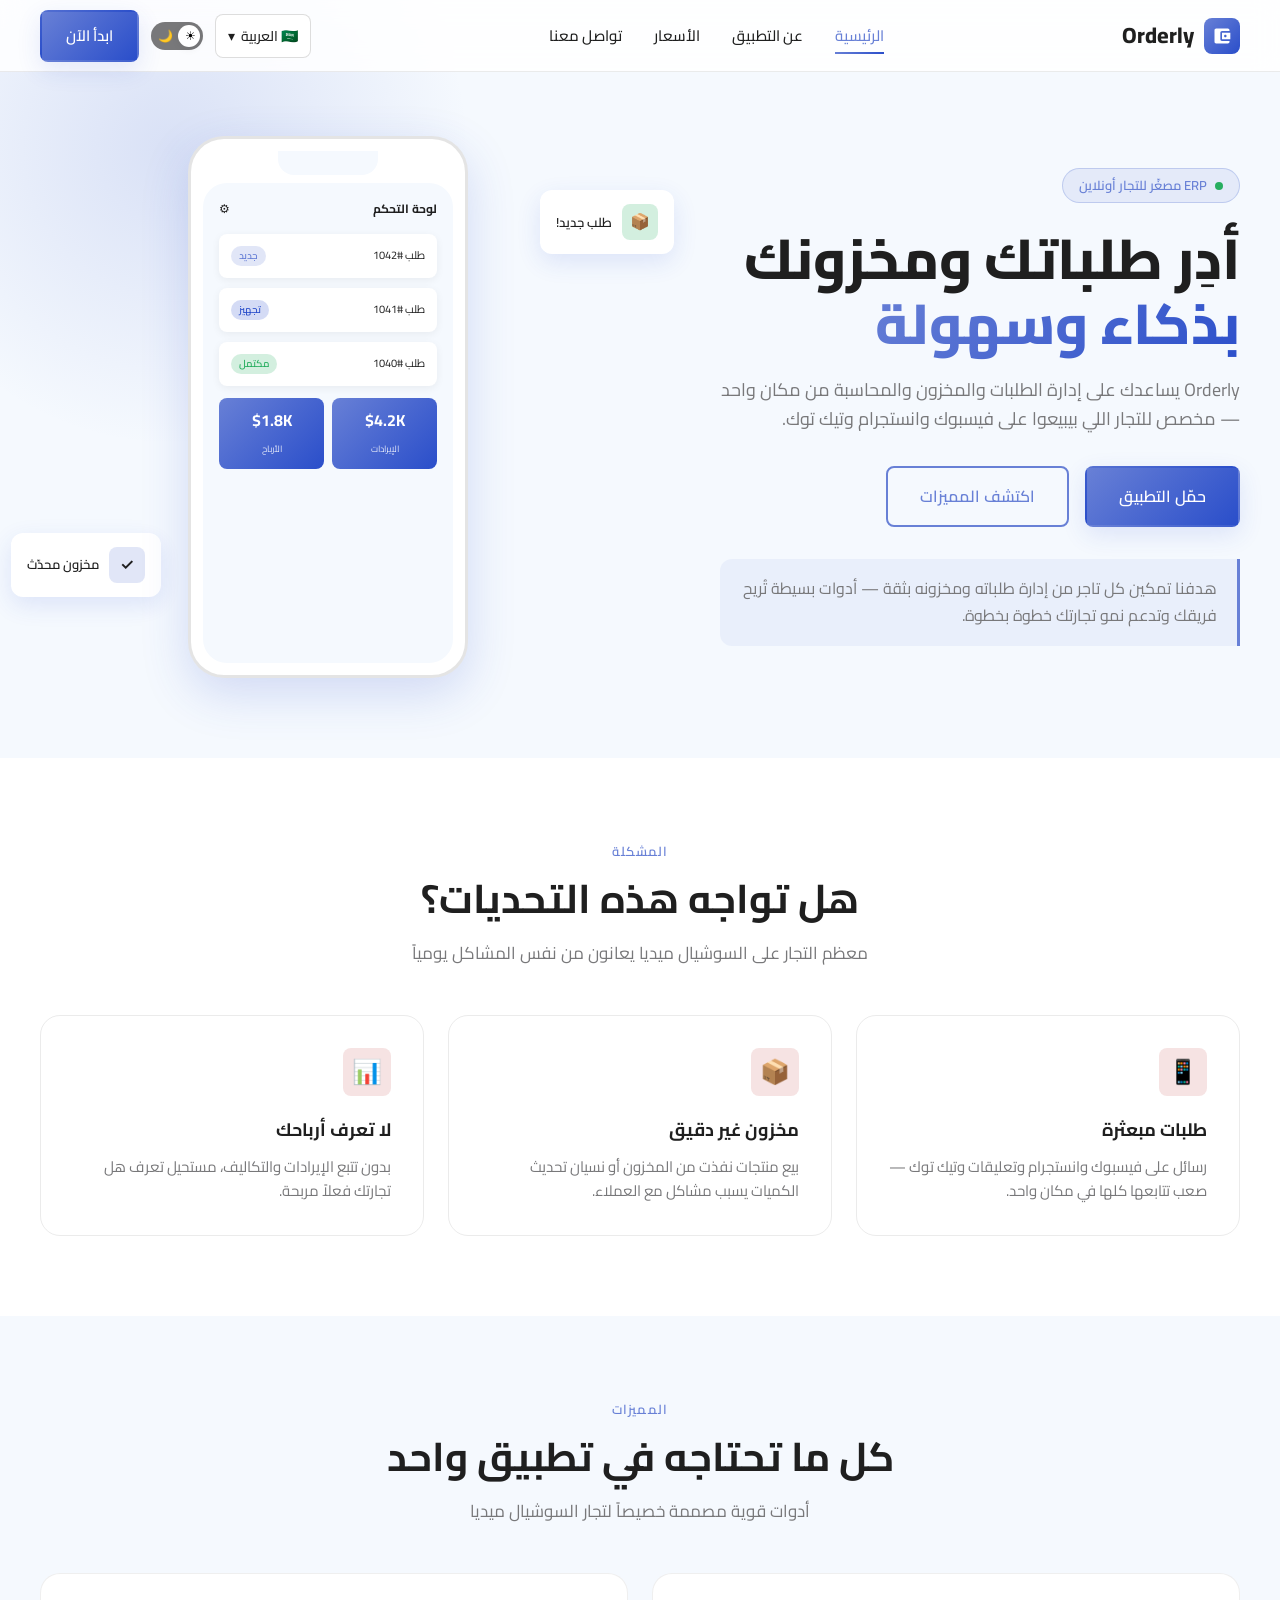
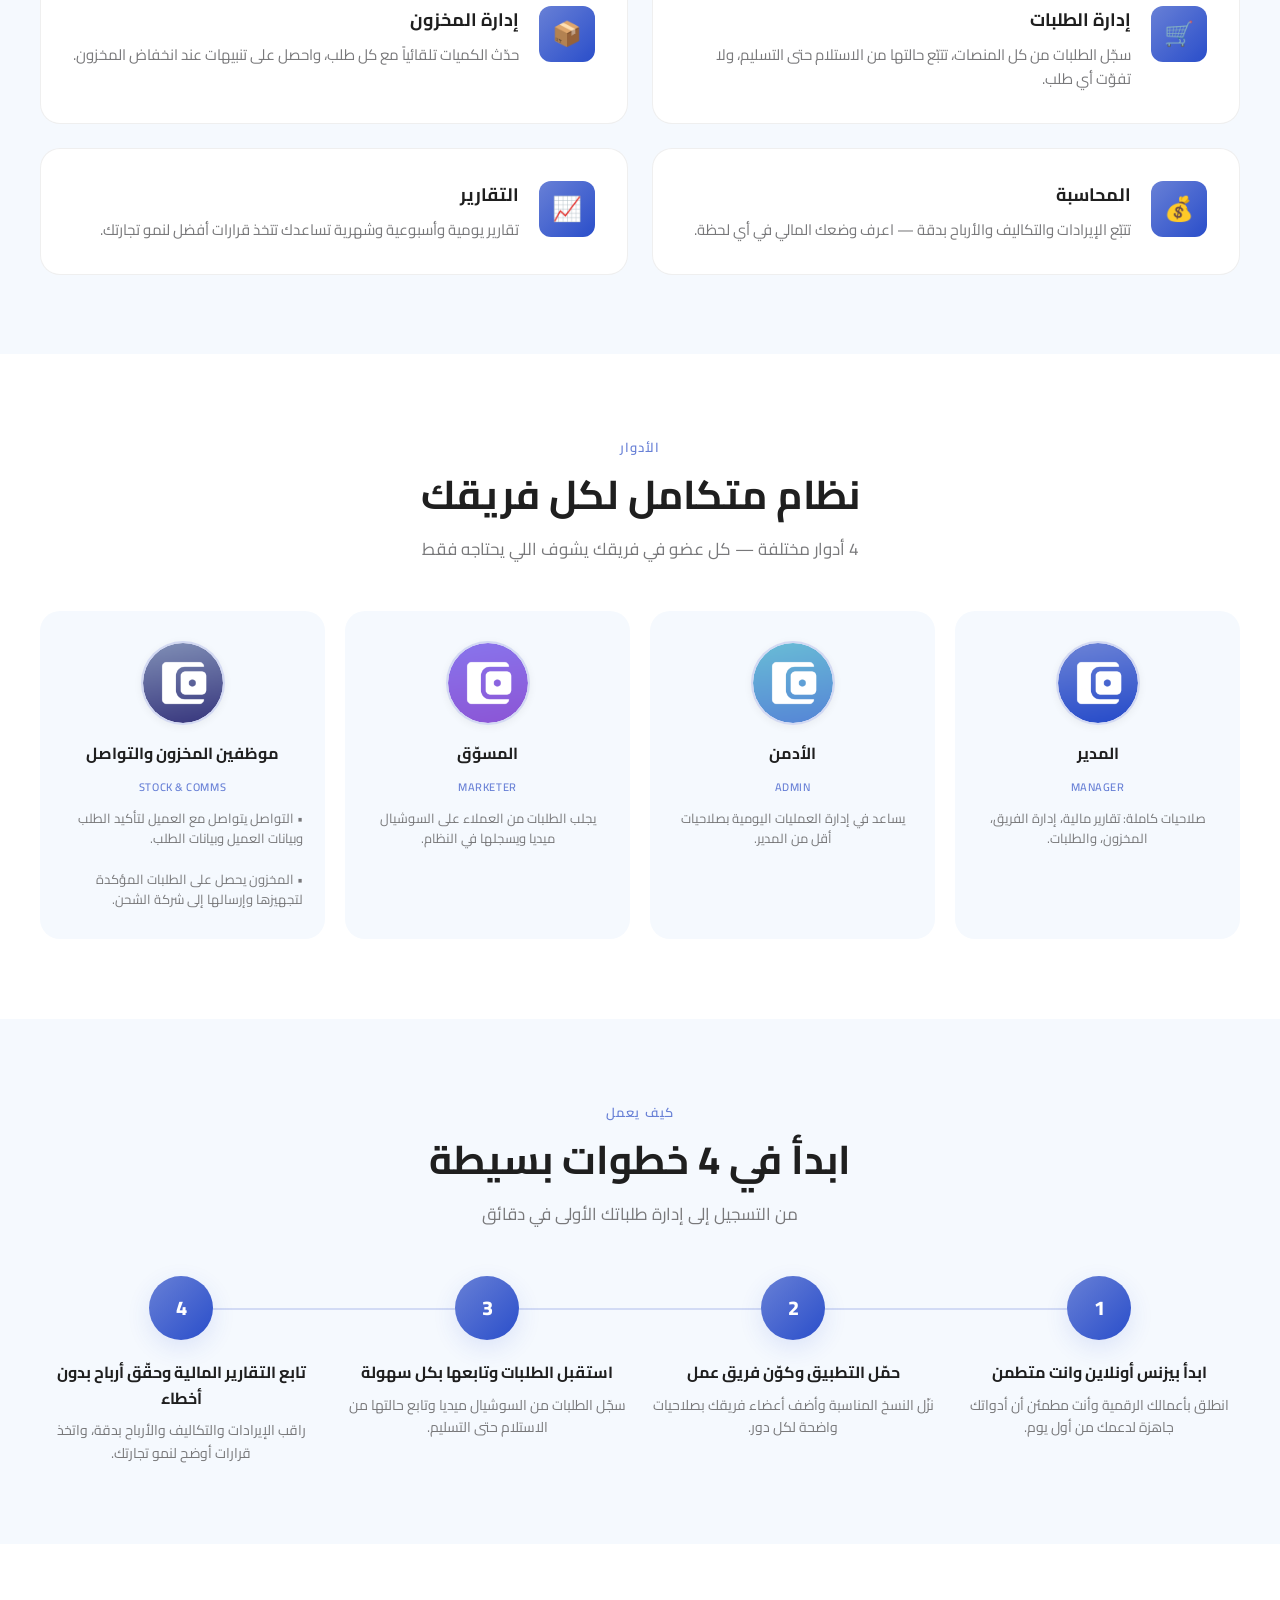
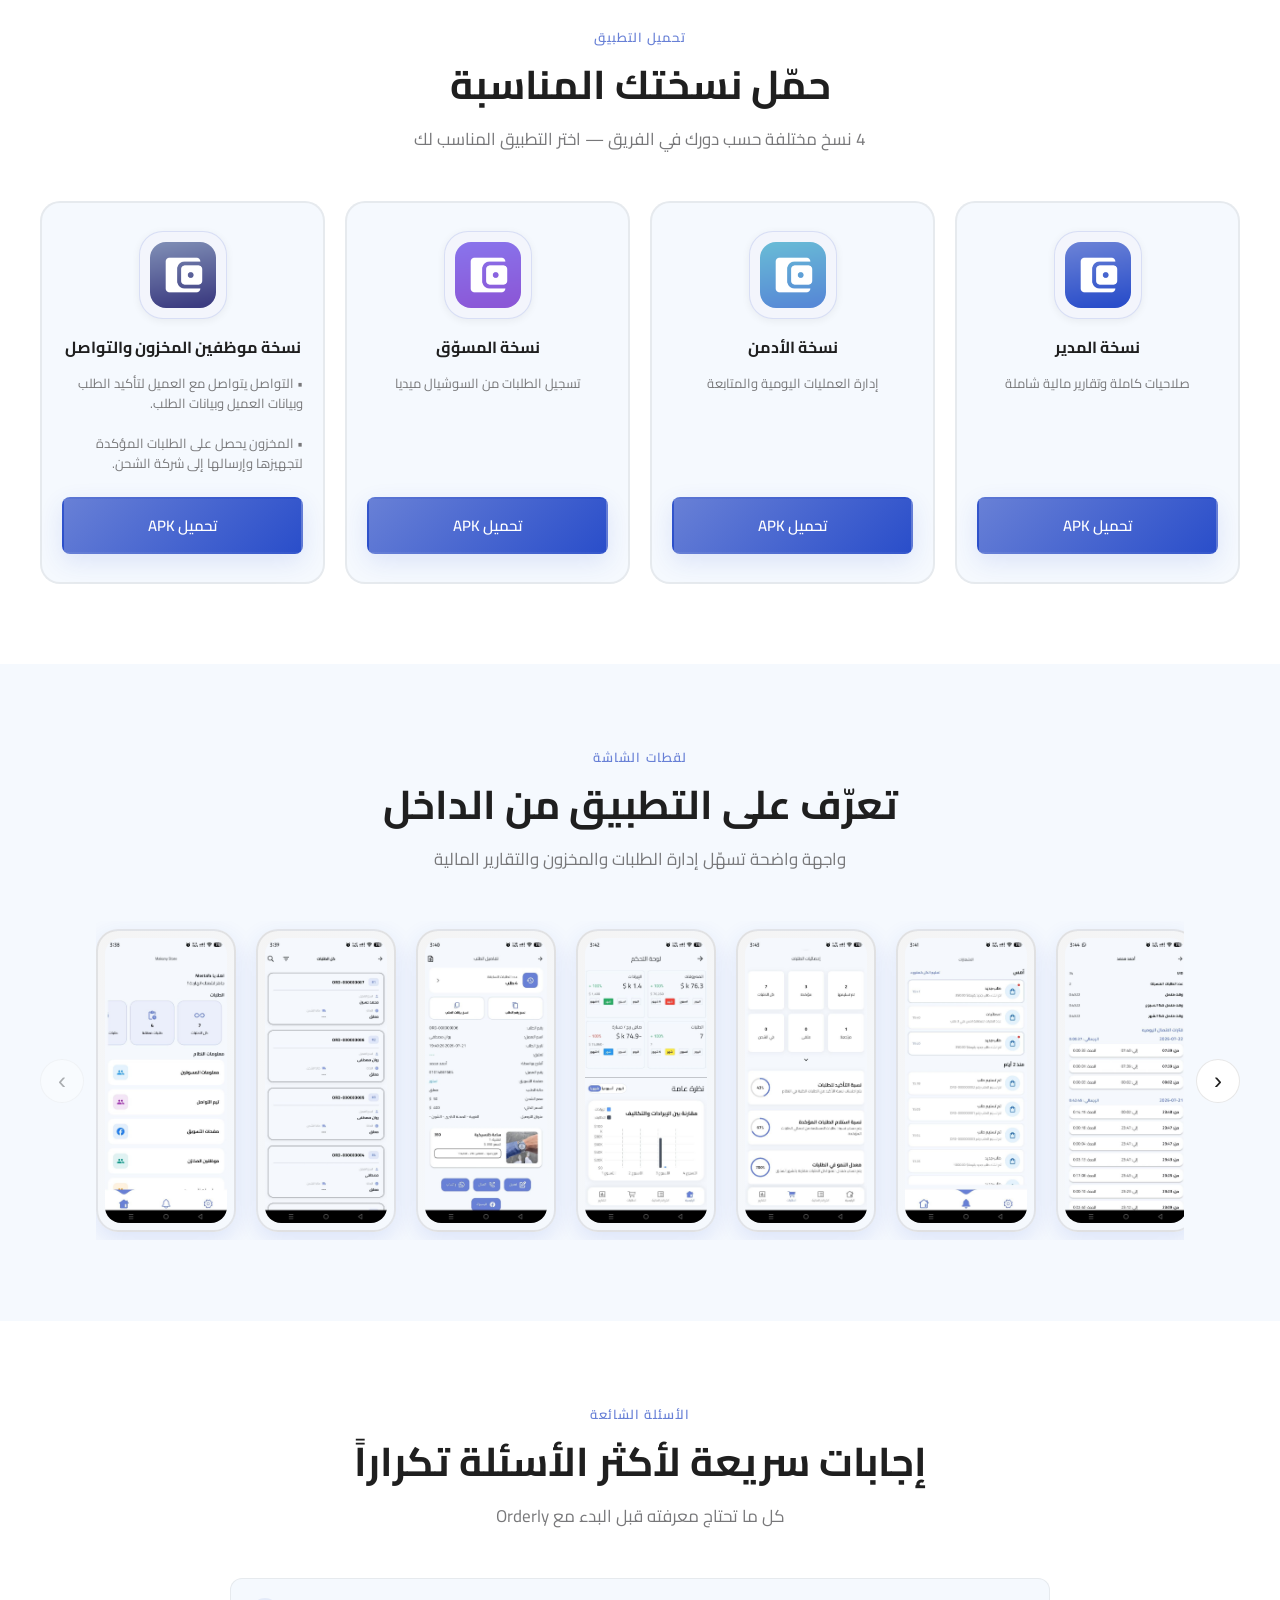
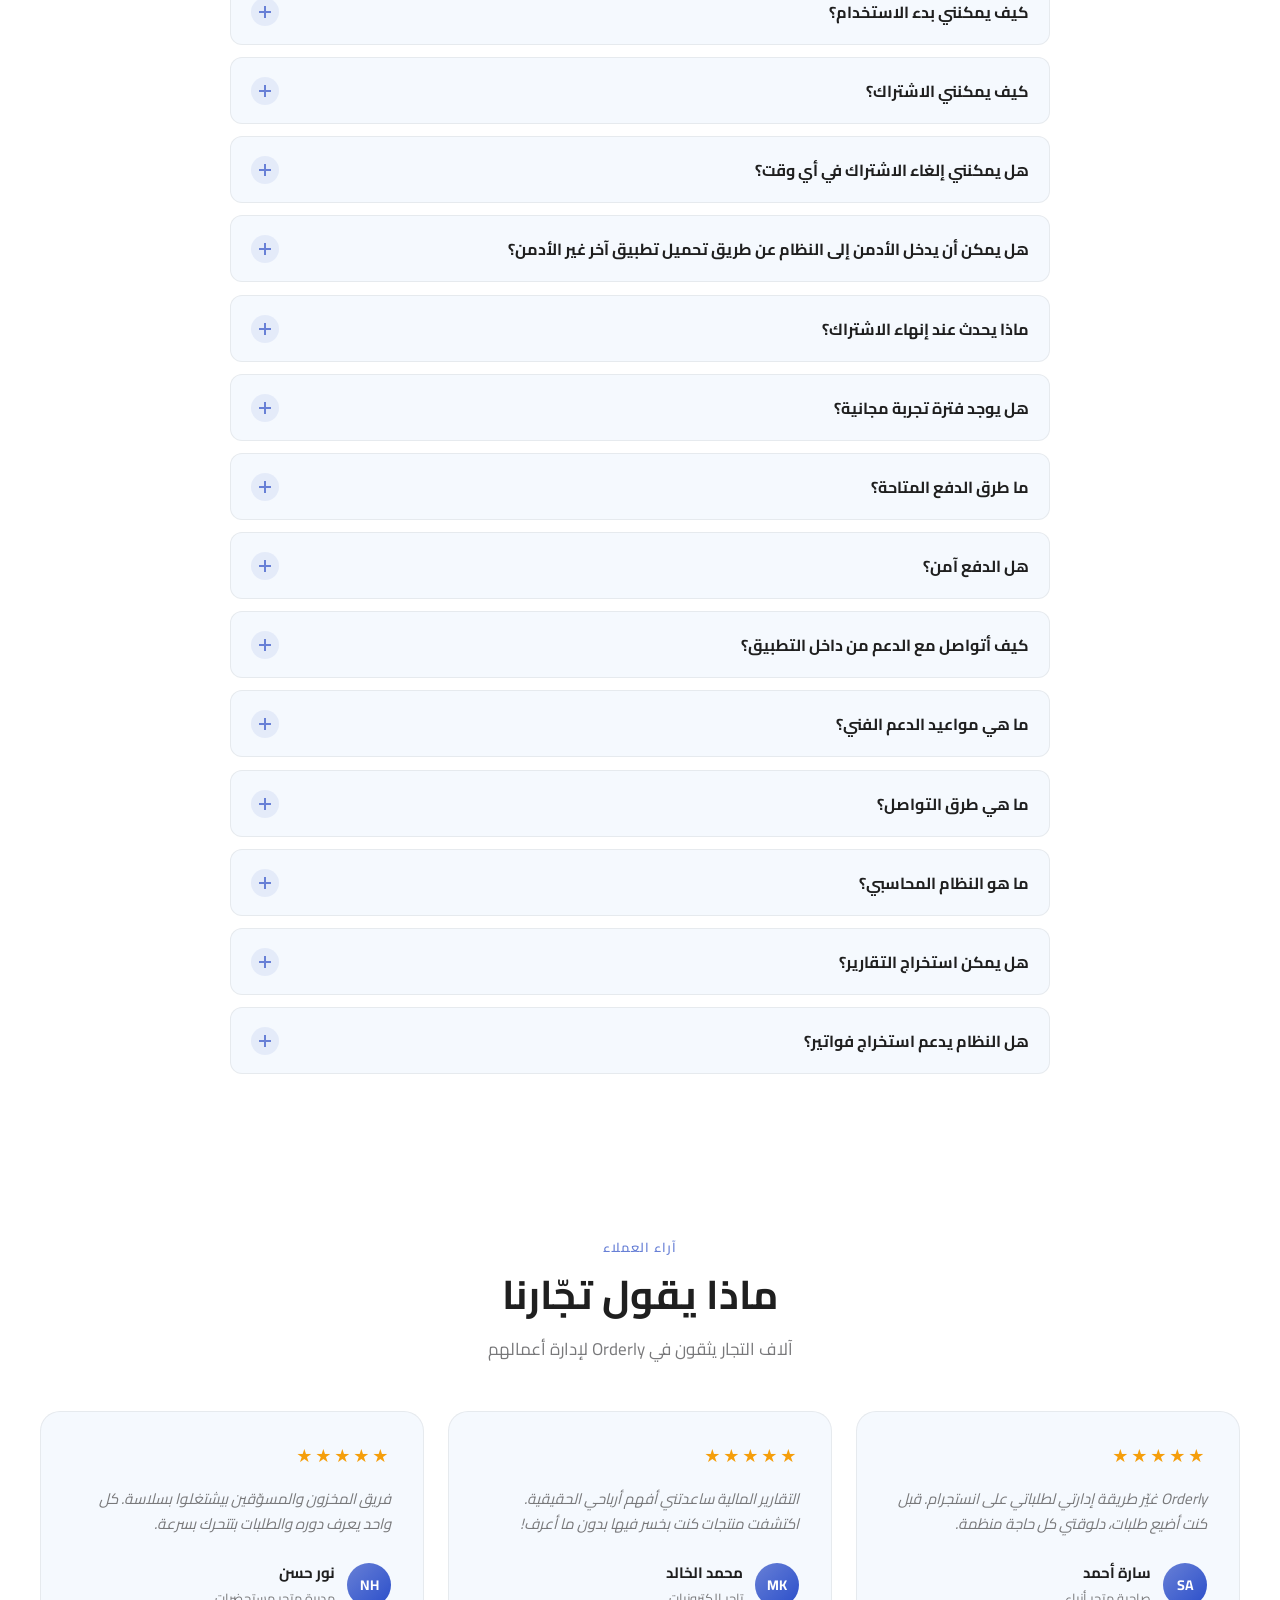
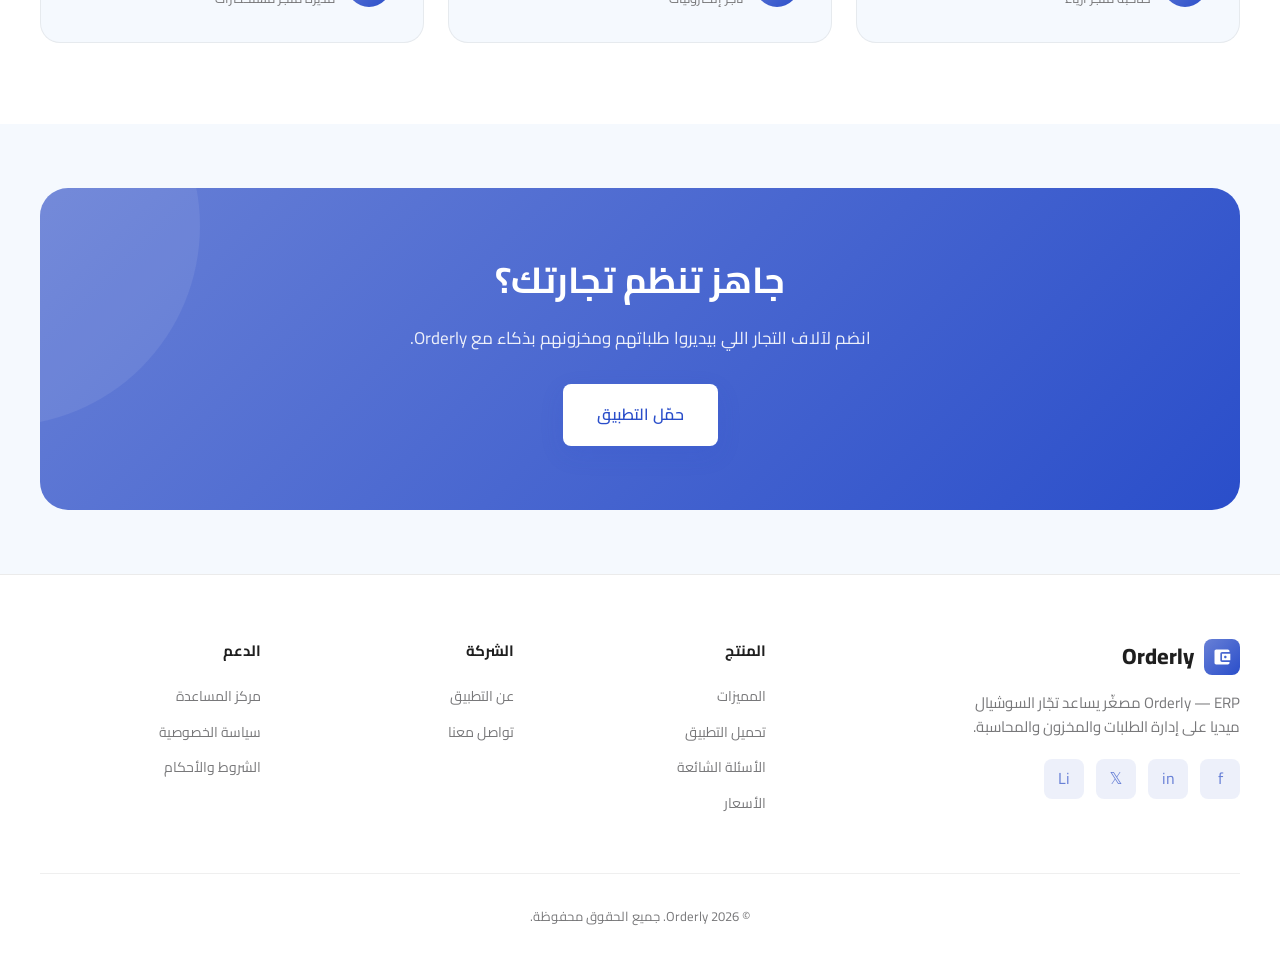
==== index.html @ 711c3ea2 "حذف قسم "من نحن" بالكامل من الموقع" ====
<!DOCTYPE html>
<html lang="ar" dir="rtl">
<head>
  <meta charset="UTF-8">
  <meta name="viewport" content="width=device-width, initial-scale=1.0">
  <title>Orderly</title>
  <link rel="icon" type="image/png" href="assets/logos/manager_logo.png">
  <link rel="apple-touch-icon" href="assets/logos/manager_logo.png">
  <link rel="preconnect" href="https://fonts.googleapis.com">
  <link rel="preconnect" href="https://fonts.gstatic.com" crossorigin>
  <link href="https://fonts.googleapis.com/css2?family=Cairo:wght@400;500;600;700;800&family=Inter:wght@400;500;600;700;800&display=swap" rel="stylesheet">
  <script src="js/theme-init.js"></script>
  <link rel="stylesheet" href="css/style.css">
</head>
<body data-page="home">

  <!-- Navbar -->
  <nav class="navbar">
    <div class="container">
      <a href="index.html" class="logo">
        <span class="logo-icon" aria-hidden="true"><svg viewBox="0 0 24 24" fill="currentColor"><path d="M21 18v1c0 1.1-.9 2-2 2H5c-1.11 0-2-.9-2-2V5c0-1.1.89-2 2-2h14c1.1 0 2 .9 2 2v1h-9c-1.11 0-2 .9-2 2v8c0 1.1.89 2 2 2h9zm-9-2h10V8H12v8zm4-2.5c-.83 0-1.5-.67-1.5-1.5s.67-1.5 1.5-1.5 1.5.67 1.5 1.5-.67 1.5-1.5 1.5z"/></svg></span>
        Orderly
      </a>
      <ul class="nav-links">
        <li><a href="index.html" data-i18n="nav.home"></a></li>
        <li><a href="about.html" data-i18n="nav.aboutProject"></a></li>
        <li><a href="pricing.html" data-i18n="nav.pricing"></a></li>
        <li><a href="contact.html" data-i18n="nav.contact"></a></li>
      </ul>
      <div class="nav-actions">
        <div class="lang-switcher">
          <button class="lang-btn" type="button" data-i18n-aria="common.langSwitcher">
            <span class="lang-btn-label">🇸🇦 العربية</span>
            <span>▾</span>
          </button>
          <div class="lang-dropdown"></div>
        </div>
        <button class="theme-toggle" type="button" data-i18n-aria="common.themeToggle" aria-pressed="false">
          <span class="icon-sun">☀</span>
          <span class="icon-moon">🌙</span>
        </button>
        <a href="#download" class="btn btn-primary" data-i18n="nav.getStarted"></a>
        <button class="menu-toggle" type="button" aria-label="Menu">
          <span></span><span></span><span></span>
        </button>
      </div>
    </div>
  </nav>

  <!-- Hero -->
  <section class="hero">
    <div class="container">
      <div class="hero-content">
        <div class="hero-badge">
          <span class="dot"></span>
          <span data-i18n="hero.badge"></span>
        </div>
        <h1 class="hero-title">
          <span data-i18n="hero.title"></span><br>
          <span class="highlight" data-i18n="hero.titleHighlight"></span>
        </h1>
        <p class="hero-desc" data-i18n="hero.desc"></p>
        <div class="hero-actions">
          <a href="#download" class="btn btn-primary btn-lg" data-i18n="hero.ctaPrimary"></a>
          <a href="#features" class="btn btn-outline btn-lg" data-i18n="hero.ctaSecondary"></a>
        </div>
        <p class="hero-mission" data-i18n="hero.mission"></p>
      </div>
      <div class="hero-visual">
        <div class="floating-card fc-1">
          <span class="fc-icon" style="background:color-mix(in srgb,var(--color-success) 20%,transparent)">📦</span>
          <span data-i18n="hero.float1"></span>
        </div>
        <div class="phone-mockup">
          <div class="phone-notch"></div>
          <div class="phone-screen">
            <div class="mock-header">
              <span data-i18n="hero.mockTitle"></span>
              <span>⚙</span>
            </div>
            <div class="mock-card">
              <div class="mock-card-row">
                <span data-i18n="hero.mockOrder1"></span>
                <span class="status status-new" data-i18n="hero.mockStatusNew"></span>
              </div>
            </div>
            <div class="mock-card">
              <div class="mock-card-row">
                <span data-i18n="hero.mockOrder2"></span>
                <span class="status status-prep" data-i18n="hero.mockStatusPrep"></span>
              </div>
            </div>
            <div class="mock-card">
              <div class="mock-card-row">
                <span data-i18n="hero.mockOrder3"></span>
                <span class="status status-done" data-i18n="hero.mockStatusDone"></span>
              </div>
            </div>
            <div class="mock-stats">
              <div class="mock-stat">
                <strong>$4.2K</strong>
                <span data-i18n="hero.mockRevenue"></span>
              </div>
              <div class="mock-stat">
                <strong>$1.8K</strong>
                <span data-i18n="hero.mockProfit"></span>
              </div>
            </div>
          </div>
        </div>
        <div class="floating-card fc-2">
          <span class="fc-icon" style="background:color-mix(in srgb,var(--color-primary) 20%,transparent)">✓</span>
          <span data-i18n="hero.float2"></span>
        </div>
      </div>
    </div>
  </section>

  <!-- Problem -->
  <section class="section problem">
    <div class="container">
      <div class="section-header">
        <span class="section-label" data-i18n="problem.label"></span>
        <h2 class="section-title" data-i18n="problem.title"></h2>
        <p class="section-desc" data-i18n="problem.desc"></p>
      </div>
      <div class="problem-grid">
        <div class="problem-card">
          <div class="problem-icon">📱</div>
          <h3 data-i18n="problem.item1Title"></h3>
          <p data-i18n="problem.item1Desc"></p>
        </div>
        <div class="problem-card">
          <div class="problem-icon">📦</div>
          <h3 data-i18n="problem.item2Title"></h3>
          <p data-i18n="problem.item2Desc"></p>
        </div>
        <div class="problem-card">
          <div class="problem-icon">📊</div>
          <h3 data-i18n="problem.item3Title"></h3>
          <p data-i18n="problem.item3Desc"></p>
        </div>
      </div>
    </div>
  </section>

  <!-- Features -->
  <section class="section" id="features">
    <div class="container">
      <div class="section-header">
        <span class="section-label" data-i18n="features.label"></span>
        <h2 class="section-title" data-i18n="features.title"></h2>
        <p class="section-desc" data-i18n="features.desc"></p>
      </div>
      <div class="features-grid">
        <div class="feature-card">
          <div class="feature-icon">🛒</div>
          <div>
            <h3 data-i18n="features.orderTitle"></h3>
            <p data-i18n="features.orderDesc"></p>
          </div>
        </div>
        <div class="feature-card">
          <div class="feature-icon">📦</div>
          <div>
            <h3 data-i18n="features.inventoryTitle"></h3>
            <p data-i18n="features.inventoryDesc"></p>
          </div>
        </div>
        <div class="feature-card">
          <div class="feature-icon">💰</div>
          <div>
            <h3 data-i18n="features.accountingTitle"></h3>
            <p data-i18n="features.accountingDesc"></p>
          </div>
        </div>
        <div class="feature-card">
          <div class="feature-icon">📈</div>
          <div>
            <h3 data-i18n="features.reportsTitle"></h3>
            <p data-i18n="features.reportsDesc"></p>
          </div>
        </div>
      </div>
    </div>
  </section>

  <!-- Roles -->
  <section class="section roles">
    <div class="container">
      <div class="section-header">
        <span class="section-label" data-i18n="roles.label"></span>
        <h2 class="section-title" data-i18n="roles.title"></h2>
        <p class="section-desc" data-i18n="roles.desc"></p>
      </div>
      <div class="roles-grid">
        <div class="role-card">
          <div class="role-avatar">
            <img src="assets/logos/manager_logo.png" alt="" width="56" height="56">
          </div>
          <h3 data-i18n="roles.managerTitle"></h3>
          <span class="role-tag" data-i18n="roles.managerTag"></span>
          <p data-i18n="roles.managerDesc"></p>
        </div>
        <div class="role-card">
          <div class="role-avatar">
            <img src="assets/logos/admin_logo.png" alt="" width="56" height="56">
          </div>
          <h3 data-i18n="roles.adminTitle"></h3>
          <span class="role-tag" data-i18n="roles.adminTag"></span>
          <p data-i18n="roles.adminDesc"></p>
        </div>
        <div class="role-card">
          <div class="role-avatar">
            <img src="assets/logos/marketer_logo.png" alt="" width="56" height="56">
          </div>
          <h3 data-i18n="roles.marketerTitle"></h3>
          <span class="role-tag" data-i18n="roles.marketerTag"></span>
          <p data-i18n="roles.marketerDesc"></p>
        </div>
        <div class="role-card">
          <div class="role-avatar">
            <img src="assets/logos/communications_stock_logo.png" alt="" width="56" height="56">
          </div>
          <h3 data-i18n="roles.warehouseTitle"></h3>
          <span class="role-tag" data-i18n="roles.warehouseTag"></span>
          <p class="desc-multi" data-i18n="roles.warehouseDesc"></p>
        </div>
      </div>
    </div>
  </section>

  <!-- How It Works -->
  <section class="section">
    <div class="container">
      <div class="section-header">
        <span class="section-label" data-i18n="howItWorks.label"></span>
        <h2 class="section-title" data-i18n="howItWorks.title"></h2>
        <p class="section-desc" data-i18n="howItWorks.desc"></p>
      </div>
      <div class="steps">
        <div class="step-item">
          <div class="step-number">1</div>
          <h3 data-i18n="howItWorks.step1Title"></h3>
          <p data-i18n="howItWorks.step1Desc"></p>
        </div>
        <div class="step-item">
          <div class="step-number">2</div>
          <h3 data-i18n="howItWorks.step2Title"></h3>
          <p data-i18n="howItWorks.step2Desc"></p>
        </div>
        <div class="step-item">
          <div class="step-number">3</div>
          <h3 data-i18n="howItWorks.step3Title"></h3>
          <p data-i18n="howItWorks.step3Desc"></p>
        </div>
        <div class="step-item">
          <div class="step-number">4</div>
          <h3 data-i18n="howItWorks.step4Title"></h3>
          <p data-i18n="howItWorks.step4Desc"></p>
        </div>
      </div>
    </div>
  </section>

  <!-- Download Apps -->
  <section class="section downloads" id="download">
    <div class="container">
      <div class="section-header">
        <span class="section-label" data-i18n="download.label"></span>
        <h2 class="section-title" data-i18n="download.title"></h2>
        <p class="section-desc" data-i18n="download.desc"></p>
      </div>
      <div class="download-grid">
        <div class="download-card">
          <div class="download-card-icon">
            <img src="assets/logos/manager_logo.png" alt="" width="56" height="56">
          </div>
          <h3 data-i18n="download.managerTitle"></h3>
          <p data-i18n="download.managerDesc"></p>
          <button type="button" class="btn btn-primary btn-block download-btn" data-role="manager" data-i18n="download.downloadBtn"></button>
        </div>
        <div class="download-card">
          <div class="download-card-icon">
            <img src="assets/logos/admin_logo.png" alt="" width="56" height="56">
          </div>
          <h3 data-i18n="download.adminTitle"></h3>
          <p data-i18n="download.adminDesc"></p>
          <button type="button" class="btn btn-primary btn-block download-btn" data-role="admin" data-i18n="download.downloadBtn"></button>
        </div>
        <div class="download-card">
          <div class="download-card-icon">
            <img src="assets/logos/marketer_logo.png" alt="" width="56" height="56">
          </div>
          <h3 data-i18n="download.marketerTitle"></h3>
          <p data-i18n="download.marketerDesc"></p>
          <button type="button" class="btn btn-primary btn-block download-btn" data-role="marketer" data-i18n="download.downloadBtn"></button>
        </div>
        <div class="download-card">
          <div class="download-card-icon">
            <img src="assets/logos/communications_stock_logo.png" alt="" width="56" height="56">
          </div>
          <h3 data-i18n="download.warehouseTitle"></h3>
          <p class="desc-multi" data-i18n="download.warehouseDesc"></p>
          <button type="button" class="btn btn-primary btn-block download-btn" data-role="warehouse" data-i18n="download.downloadBtn"></button>
        </div>
      </div>
    </div>
  </section>

  <!-- Screenshots -->
  <section class="section screenshots" id="screenshots">
    <div class="container">
      <div class="section-header">
        <span class="section-label" data-i18n="screenshots.label"></span>
        <h2 class="section-title" data-i18n="screenshots.title"></h2>
        <p class="section-desc" data-i18n="screenshots.desc"></p>
      </div>
      <div class="shots-carousel" dir="ltr">
        <button type="button" class="shots-nav shots-prev" data-i18n-aria="screenshots.prev" aria-label="Previous">‹</button>
        <div class="shots-viewport">
          <div class="shots-track">
            <div class="shot-slide"><div class="shot-phone"><img src="assets/screen_shots/home_screen.jpg" alt="Home screen" loading="lazy"></div></div>
            <div class="shot-slide"><div class="shot-phone"><img src="assets/screen_shots/view_orders.jpg" alt="Orders" loading="lazy"></div></div>
            <div class="shot-slide"><div class="shot-phone"><img src="assets/screen_shots/order_details.jpg" alt="Order details" loading="lazy"></div></div>
            <div class="shot-slide"><div class="shot-phone"><img src="assets/screen_shots/accounting_dashboard.jpg" alt="Accounting dashboard" loading="lazy"></div></div>
            <div class="shot-slide"><div class="shot-phone"><img src="assets/screen_shots/accounting_orders_view_status_and_KPIs.jpg" alt="KPIs" loading="lazy"></div></div>
            <div class="shot-slide"><div class="shot-phone"><img src="assets/screen_shots/notifications.jpg" alt="Notifications" loading="lazy"></div></div>
            <div class="shot-slide"><div class="shot-phone"><img src="assets/screen_shots/employees_login_status.jpg" alt="Employees" loading="lazy"></div></div>
            <div class="shot-slide"><div class="shot-phone"><img src="assets/screen_shots/accounting_revenu_statment.jpg" alt="Revenue statement" loading="lazy"></div></div>
            <div class="shot-slide"><div class="shot-phone"><img src="assets/screen_shots/settings_1.jpg" alt="Settings" loading="lazy"></div></div>
            <div class="shot-slide"><div class="shot-phone"><img src="assets/screen_shots/about_app.jpg" alt="About app" loading="lazy"></div></div>
          </div>
        </div>
        <button type="button" class="shots-nav shots-next" data-i18n-aria="screenshots.next" aria-label="Next">›</button>
      </div>
    </div>
  </section>

  <!-- FAQ -->
  <section class="section faq" id="faq">
    <div class="container">
      <div class="section-header">
        <span class="section-label" data-i18n="faq.label"></span>
        <h2 class="section-title" data-i18n="faq.title"></h2>
        <p class="section-desc" data-i18n="faq.desc"></p>
      </div>
      <div class="faq-list">
        <div class="faq-item">
          <button type="button" class="faq-question" aria-expanded="false">
            <span data-i18n="faq.q1"></span>
            <span class="faq-icon" aria-hidden="true"></span>
          </button>
          <div class="faq-answer"><div class="faq-answer-inner"><p data-i18n="faq.a1"></p></div></div>
        </div>
        <div class="faq-item">
          <button type="button" class="faq-question" aria-expanded="false">
            <span data-i18n="faq.q2"></span>
            <span class="faq-icon" aria-hidden="true"></span>
          </button>
          <div class="faq-answer"><div class="faq-answer-inner"><p data-i18n="faq.a2"></p></div></div>
        </div>
        <div class="faq-item">
          <button type="button" class="faq-question" aria-expanded="false">
            <span data-i18n="faq.q3"></span>
            <span class="faq-icon" aria-hidden="true"></span>
          </button>
          <div class="faq-answer"><div class="faq-answer-inner"><p data-i18n="faq.a3"></p></div></div>
        </div>
        <div class="faq-item">
          <button type="button" class="faq-question" aria-expanded="false">
            <span data-i18n="faq.q4"></span>
            <span class="faq-icon" aria-hidden="true"></span>
          </button>
          <div class="faq-answer"><div class="faq-answer-inner"><p data-i18n="faq.a4"></p></div></div>
        </div>
        <div class="faq-item">
          <button type="button" class="faq-question" aria-expanded="false">
            <span data-i18n="faq.q5"></span>
            <span class="faq-icon" aria-hidden="true"></span>
          </button>
          <div class="faq-answer"><div class="faq-answer-inner"><p data-i18n="faq.a5"></p></div></div>
        </div>
        <div class="faq-item">
          <button type="button" class="faq-question" aria-expanded="false">
            <span data-i18n="faq.q6"></span>
            <span class="faq-icon" aria-hidden="true"></span>
          </button>
          <div class="faq-answer"><div class="faq-answer-inner"><p data-i18n="faq.a6"></p></div></div>
        </div>
        <div class="faq-item">
          <button type="button" class="faq-question" aria-expanded="false">
            <span data-i18n="faq.q7"></span>
            <span class="faq-icon" aria-hidden="true"></span>
          </button>
          <div class="faq-answer"><div class="faq-answer-inner"><p data-i18n="faq.a7"></p></div></div>
        </div>
        <div class="faq-item">
          <button type="button" class="faq-question" aria-expanded="false">
            <span data-i18n="faq.q8"></span>
            <span class="faq-icon" aria-hidden="true"></span>
          </button>
          <div class="faq-answer"><div class="faq-answer-inner"><p data-i18n="faq.a8"></p></div></div>
        </div>
        <div class="faq-item">
          <button type="button" class="faq-question" aria-expanded="false">
            <span data-i18n="faq.q9"></span>
            <span class="faq-icon" aria-hidden="true"></span>
          </button>
          <div class="faq-answer"><div class="faq-answer-inner"><p data-i18n="faq.a9"></p></div></div>
        </div>
        <div class="faq-item">
          <button type="button" class="faq-question" aria-expanded="false">
            <span data-i18n="faq.q10"></span>
            <span class="faq-icon" aria-hidden="true"></span>
          </button>
          <div class="faq-answer"><div class="faq-answer-inner"><p data-i18n="faq.a10"></p></div></div>
        </div>
        <div class="faq-item">
          <button type="button" class="faq-question" aria-expanded="false">
            <span data-i18n="faq.q11"></span>
            <span class="faq-icon" aria-hidden="true"></span>
          </button>
          <div class="faq-answer"><div class="faq-answer-inner"><p data-i18n="faq.a11"></p></div></div>
        </div>
        <div class="faq-item">
          <button type="button" class="faq-question" aria-expanded="false">
            <span data-i18n="faq.q12"></span>
            <span class="faq-icon" aria-hidden="true"></span>
          </button>
          <div class="faq-answer"><div class="faq-answer-inner"><p data-i18n="faq.a12"></p></div></div>
        </div>
        <div class="faq-item">
          <button type="button" class="faq-question" aria-expanded="false">
            <span data-i18n="faq.q13"></span>
            <span class="faq-icon" aria-hidden="true"></span>
          </button>
          <div class="faq-answer"><div class="faq-answer-inner"><p data-i18n="faq.a13"></p></div></div>
        </div>
        <div class="faq-item">
          <button type="button" class="faq-question" aria-expanded="false">
            <span data-i18n="faq.q14"></span>
            <span class="faq-icon" aria-hidden="true"></span>
          </button>
          <div class="faq-answer"><div class="faq-answer-inner"><p data-i18n="faq.a14"></p></div></div>
        </div>
      </div>
    </div>
  </section>

  <!-- Testimonials -->
  <section class="section testimonials">
    <div class="container">
      <div class="section-header">
        <span class="section-label" data-i18n="testimonials.label"></span>
        <h2 class="section-title" data-i18n="testimonials.title"></h2>
        <p class="section-desc" data-i18n="testimonials.desc"></p>
      </div>
      <div class="testimonials-grid">
        <div class="testimonial-card">
          <div class="testimonial-stars">★★★★★</div>
          <p class="testimonial-text" data-i18n="testimonials.t1Text"></p>
          <div class="testimonial-author">
            <div class="author-avatar">SA</div>
            <div class="author-info">
              <strong data-i18n="testimonials.t1Name"></strong>
              <span data-i18n="testimonials.t1Role"></span>
            </div>
          </div>
        </div>
        <div class="testimonial-card">
          <div class="testimonial-stars">★★★★★</div>
          <p class="testimonial-text" data-i18n="testimonials.t2Text"></p>
          <div class="testimonial-author">
            <div class="author-avatar">MK</div>
            <div class="author-info">
              <strong data-i18n="testimonials.t2Name"></strong>
              <span data-i18n="testimonials.t2Role"></span>
            </div>
          </div>
        </div>
        <div class="testimonial-card">
          <div class="testimonial-stars">★★★★★</div>
          <p class="testimonial-text" data-i18n="testimonials.t3Text"></p>
          <div class="testimonial-author">
            <div class="author-avatar">NH</div>
            <div class="author-info">
              <strong data-i18n="testimonials.t3Name"></strong>
              <span data-i18n="testimonials.t3Role"></span>
            </div>
          </div>
        </div>
      </div>
    </div>
  </section>

  <!-- CTA -->
  <section class="cta-banner">
    <div class="container">
      <div class="cta-inner">
        <h2 data-i18n="cta.title"></h2>
        <p data-i18n="cta.desc"></p>
        <a href="#download" class="btn btn-primary btn-lg" data-i18n="cta.button"></a>
      </div>
    </div>
  </section>

  <!-- Footer -->
  <footer class="footer">
    <div class="container">
      <div class="footer-grid">
        <div class="footer-brand">
          <a href="index.html" class="logo">
            <span class="logo-icon" aria-hidden="true"><svg viewBox="0 0 24 24" fill="currentColor"><path d="M21 18v1c0 1.1-.9 2-2 2H5c-1.11 0-2-.9-2-2V5c0-1.1.89-2 2-2h14c1.1 0 2 .9 2 2v1h-9c-1.11 0-2 .9-2 2v8c0 1.1.89 2 2 2h9zm-9-2h10V8H12v8zm4-2.5c-.83 0-1.5-.67-1.5-1.5s.67-1.5 1.5-1.5 1.5.67 1.5 1.5-.67 1.5-1.5 1.5z"/></svg></span>
            Orderly
          </a>
          <p data-i18n="footer.desc"></p>
          <div class="social-links">
            <a href="#" class="social-link" aria-label="Facebook">f</a>
            <a href="#" class="social-link" aria-label="Instagram">in</a>
            <a href="#" class="social-link" aria-label="Twitter">𝕏</a>
            <a href="#" class="social-link" aria-label="LinkedIn">Li</a>
          </div>
        </div>
        <div class="footer-col">
          <h4 data-i18n="footer.product"></h4>
          <ul>
            <li><a href="#features" data-i18n="footer.features"></a></li>
            <li><a href="#download" data-i18n="download.label"></a></li>
            <li><a href="#faq" data-i18n="faq.label"></a></li>
            <li><a href="pricing.html" data-i18n="footer.pricing"></a></li>
          </ul>
        </div>
        <div class="footer-col">
          <h4 data-i18n="footer.company"></h4>
          <ul>
            <li><a href="about.html" data-i18n="footer.aboutProject"></a></li>
            <li><a href="contact.html" data-i18n="footer.contact"></a></li>
          </ul>
        </div>
        <div class="footer-col">
          <h4 data-i18n="footer.support"></h4>
          <ul>
            <li><a href="contact.html" data-i18n="footer.help"></a></li>
            <li><a href="privacy.html" data-i18n="footer.privacy"></a></li>
            <li><a href="terms.html" data-i18n="footer.terms"></a></li>
          </ul>
        </div>
      </div>
      <div class="footer-bottom">
        <span>© 2026 Orderly. <span data-i18n="footer.rights"></span></span>
      </div>
    </div>
  </footer>

  <script src="js/theme.js"></script>
  <script src="js/i18n.js"></script>
  <script src="js/download.js"></script>
  <script src="js/main.js"></script>
</body>
</html>
---- css/style.css ----
/* ============================================
   Orderly Landing Page — Design System
   ============================================ */

:root {
  --color-black: #000000;
  --color-success: #27AE60;

  --color-background: #F5F9FE;
  --color-surface: #FFFFFF;
  --color-primary: #6880D6;
  --color-secondary: #2A4ECA;
  --color-error: #B71C1C;
  --color-on-surface: #78787A;
  --color-on-background: #1F1F1F;

  --gradient-primary: linear-gradient(135deg, var(--color-primary) 0%, var(--color-secondary) 100%);
  --shadow-sm: 0 2px 8px rgba(0, 0, 0, 0.06);
  --shadow-md: 0 8px 24px rgba(42, 78, 202, 0.12);
  --shadow-lg: 0 16px 48px rgba(42, 78, 202, 0.18);
  --radius-sm: 8px;
  --radius-md: 12px;
  --radius-lg: 20px;
  --radius-xl: 28px;
  --transition: 0.3s ease;
  --nav-height: 72px;
  --container: 1200px;
  --font-en: 'Inter', system-ui, sans-serif;
  --font-ar: 'Cairo', 'Inter', system-ui, sans-serif;
}

[data-theme="dark"] {
  --color-background: #1F1F1F;
  --color-surface: #2c2c2c;
  --color-primary: #6880D6;
  --color-secondary: #2A4ECA;
  --color-error: #D32F2F;
  --color-on-surface: #78787A;
  --color-on-background: #F5F9FE;
  --shadow-sm: 0 2px 8px rgba(0, 0, 0, 0.25);
  --shadow-md: 0 8px 24px rgba(0, 0, 0, 0.35);
  --shadow-lg: 0 16px 48px rgba(0, 0, 0, 0.45);
}

*, *::before, *::after {
  box-sizing: border-box;
  margin: 0;
  padding: 0;
}

html {
  scroll-behavior: smooth;
  transition: background-color var(--transition), color var(--transition);
}

body {
  font-family: var(--font-en);
  background-color: var(--color-background);
  color: var(--color-on-background);
  line-height: 1.6;
  transition: background-color var(--transition), color var(--transition);
  overflow-x: hidden;
}

html[lang="ar"] body {
  font-family: var(--font-ar);
}

img, svg {
  display: block;
  max-width: 100%;
}

a {
  color: var(--color-primary);
  text-decoration: none;
  transition: color var(--transition);
}

a:hover {
  color: var(--color-secondary);
}

ul {
  list-style: none;
}

.container {
  width: min(100% - 2rem, var(--container));
  margin-inline: auto;
}

.section {
  padding: 5rem 0;
}

.section-header {
  text-align: center;
  max-width: 640px;
  margin: 0 auto 3rem;
}

.section-label {
  display: inline-block;
  font-size: 0.8125rem;
  font-weight: 600;
  text-transform: uppercase;
  letter-spacing: 0.08em;
  color: var(--color-primary);
  margin-bottom: 0.75rem;
}

.section-title {
  font-size: clamp(1.75rem, 4vw, 2.5rem);
  font-weight: 700;
  line-height: 1.25;
  margin-bottom: 1rem;
}

.section-desc {
  font-size: 1.0625rem;
  color: var(--color-on-surface);
}

/* ========== Buttons ========== */
.btn {
  display: inline-flex;
  align-items: center;
  justify-content: center;
  gap: 0.5rem;
  padding: 0.75rem 1.5rem;
  font-size: 0.9375rem;
  font-weight: 600;
  border-radius: var(--radius-sm);
  border: 2px solid transparent;
  cursor: pointer;
  transition: all var(--transition);
  font-family: inherit;
  white-space: nowrap;
}

.btn-primary {
  background: var(--gradient-primary);
  color: #fff;
  box-shadow: var(--shadow-md);
}

.btn-primary:hover {
  transform: translateY(-2px);
  box-shadow: var(--shadow-lg);
  color: #fff;
}

.btn-outline {
  background: transparent;
  border-color: var(--color-primary);
  color: var(--color-primary);
}

.btn-outline:hover {
  background: var(--color-primary);
  color: #fff;
}

.btn-ghost {
  background: var(--color-surface);
  color: var(--color-on-background);
  border-color: transparent;
  box-shadow: var(--shadow-sm);
}

.btn-lg {
  padding: 1rem 2rem;
  font-size: 1rem;
}

.btn-block {
  width: 100%;
}

/* ========== Navbar ========== */
.navbar {
  position: fixed;
  top: 0;
  inset-inline: 0;
  height: var(--nav-height);
  background: color-mix(in srgb, var(--color-surface) 85%, transparent);
  backdrop-filter: blur(12px);
  -webkit-backdrop-filter: blur(12px);
  border-bottom: 1px solid color-mix(in srgb, var(--color-on-surface) 15%, transparent);
  z-index: 1000;
  transition: background-color var(--transition), border-color var(--transition);
}

.navbar .container {
  display: flex;
  align-items: center;
  justify-content: space-between;
  height: 100%;
  gap: 1rem;
}

.logo {
  display: flex;
  align-items: center;
  gap: 0.625rem;
  font-size: 1.375rem;
  font-weight: 800;
  color: var(--color-on-background);
  flex-shrink: 0;
}

.logo-icon {
  width: 36px;
  height: 36px;
  background: var(--gradient-primary);
  border-radius: var(--radius-sm);
  display: flex;
  align-items: center;
  justify-content: center;
  color: #fff;
  flex-shrink: 0;
}

.logo-icon svg {
  width: 20px;
  height: 20px;
}

.nav-links {
  display: flex;
  align-items: center;
  gap: 2rem;
}

.nav-links a {
  color: var(--color-on-background);
  font-weight: 500;
  font-size: 0.9375rem;
  position: relative;
}

.nav-links a::after {
  content: '';
  position: absolute;
  bottom: -4px;
  inset-inline: 0;
  height: 2px;
  background: var(--gradient-primary);
  transform: scaleX(0);
  transition: transform var(--transition);
}

.nav-links a:hover,
.nav-links a.active {
  color: var(--color-primary);
}

.nav-links a:hover::after,
.nav-links a.active::after {
  transform: scaleX(1);
}

.nav-actions {
  display: flex;
  align-items: center;
  gap: 0.75rem;
}

/* Theme Toggle */
.theme-toggle {
  position: relative;
  width: 52px;
  height: 28px;
  background: var(--color-on-surface);
  border-radius: 14px;
  border: none;
  cursor: pointer;
  padding: 3px;
  transition: background var(--transition);
  flex-shrink: 0;
}

.theme-toggle::before {
  content: '';
  position: absolute;
  width: 22px;
  height: 22px;
  background: var(--color-surface);
  border-radius: 50%;
  top: 3px;
  inset-inline-start: 3px;
  transition: transform var(--transition);
  box-shadow: var(--shadow-sm);
}

[data-theme="dark"] .theme-toggle::before {
  transform: translateX(24px);
}

html[dir="rtl"][data-theme="dark"] .theme-toggle::before {
  transform: translateX(-24px);
}

.theme-toggle .icon-sun,
.theme-toggle .icon-moon {
  position: absolute;
  top: 50%;
  transform: translateY(-50%);
  font-size: 0.75rem;
  line-height: 1;
}

.theme-toggle .icon-sun {
  inset-inline-start: 7px;
}

.theme-toggle .icon-moon {
  inset-inline-end: 7px;
}

/* Language Switcher */
.lang-switcher {
  position: relative;
}

.lang-btn {
  display: flex;
  align-items: center;
  gap: 0.375rem;
  padding: 0.5rem 0.75rem;
  background: var(--color-surface);
  border: 1px solid color-mix(in srgb, var(--color-on-surface) 25%, transparent);
  border-radius: var(--radius-sm);
  cursor: pointer;
  font-size: 0.875rem;
  font-weight: 500;
  color: var(--color-on-background);
  font-family: inherit;
  transition: all var(--transition);
}

.lang-btn:hover {
  border-color: var(--color-primary);
}

.lang-dropdown {
  position: absolute;
  top: calc(100% + 8px);
  inset-inline-end: 0;
  background: var(--color-surface);
  border: 1px solid color-mix(in srgb, var(--color-on-surface) 20%, transparent);
  border-radius: var(--radius-md);
  box-shadow: var(--shadow-lg);
  min-width: 160px;
  opacity: 0;
  visibility: hidden;
  transform: translateY(-8px);
  transition: all var(--transition);
  z-index: 100;
  max-height: 320px;
  overflow-y: auto;
}

.lang-switcher.open .lang-dropdown {
  opacity: 1;
  visibility: visible;
  transform: translateY(0);
}

.lang-option {
  display: flex;
  align-items: center;
  gap: 0.5rem;
  width: 100%;
  padding: 0.625rem 1rem;
  border: none;
  background: none;
  cursor: pointer;
  font-size: 0.875rem;
  color: var(--color-on-background);
  font-family: inherit;
  text-align: start;
  transition: background var(--transition);
}

.lang-option:hover,
.lang-option.active {
  background: color-mix(in srgb, var(--color-primary) 12%, transparent);
  color: var(--color-primary);
}

/* Mobile Menu */
.menu-toggle {
  display: none;
  flex-direction: column;
  gap: 5px;
  background: none;
  border: none;
  cursor: pointer;
  padding: 4px;
}

.menu-toggle span {
  display: block;
  width: 24px;
  height: 2px;
  background: var(--color-on-background);
  transition: all var(--transition);
  border-radius: 2px;
}

.menu-toggle.active span:nth-child(1) {
  transform: rotate(45deg) translate(5px, 5px);
}

.menu-toggle.active span:nth-child(2) {
  opacity: 0;
}

.menu-toggle.active span:nth-child(3) {
  transform: rotate(-45deg) translate(5px, -5px);
}

/* ========== Hero ========== */
.hero {
  padding-top: calc(var(--nav-height) + 4rem);
  padding-bottom: 5rem;
  position: relative;
  overflow: hidden;
}

.hero::before {
  content: '';
  position: absolute;
  top: -20%;
  inset-inline-end: -10%;
  width: 600px;
  height: 600px;
  background: radial-gradient(circle, color-mix(in srgb, var(--color-primary) 20%, transparent) 0%, transparent 70%);
  pointer-events: none;
}

.hero .container {
  display: grid;
  grid-template-columns: 1fr 1fr;
  gap: 3rem;
  align-items: center;
}

.hero-content {
  position: relative;
  z-index: 1;
}

.hero-badge {
  display: inline-flex;
  align-items: center;
  gap: 0.5rem;
  padding: 0.375rem 1rem;
  background: color-mix(in srgb, var(--color-primary) 12%, transparent);
  border: 1px solid color-mix(in srgb, var(--color-primary) 30%, transparent);
  border-radius: 100px;
  font-size: 0.8125rem;
  font-weight: 600;
  color: var(--color-primary);
  margin-bottom: 1.5rem;
}

.hero-badge .dot {
  width: 8px;
  height: 8px;
  background: var(--color-success);
  border-radius: 50%;
  animation: pulse 2s infinite;
}

@keyframes pulse {
  0%, 100% { opacity: 1; }
  50% { opacity: 0.5; }
}

.hero-title {
  font-size: clamp(2.25rem, 5vw, 3.5rem);
  font-weight: 800;
  line-height: 1.15;
  margin-bottom: 1.25rem;
}

.hero-title .highlight {
  background: var(--gradient-primary);
  -webkit-background-clip: text;
  -webkit-text-fill-color: transparent;
  background-clip: text;
}

.hero-desc {
  font-size: 1.125rem;
  color: var(--color-on-surface);
  margin-bottom: 2rem;
  max-width: 520px;
}

.hero-actions {
  display: flex;
  flex-wrap: wrap;
  gap: 1rem;
  margin-bottom: 2rem;
}

.hero-mission {
  max-width: 520px;
  font-size: 1rem;
  line-height: 1.7;
  color: var(--color-on-surface);
  padding: 1rem 1.25rem;
  border-inline-start: 3px solid var(--color-primary);
  background: color-mix(in srgb, var(--color-primary) 8%, transparent);
  border-radius: 0 var(--radius-md) var(--radius-md) 0;
}

[dir="rtl"] .hero-mission {
  border-radius: var(--radius-md) 0 0 var(--radius-md);
}

/* Phone Mockup */
.hero-visual {
  display: flex;
  justify-content: center;
  position: relative;
}

.phone-mockup {
  width: 280px;
  background: var(--color-surface);
  border-radius: 36px;
  padding: 12px;
  box-shadow: var(--shadow-lg);
  border: 3px solid color-mix(in srgb, var(--color-on-surface) 20%, transparent);
  position: relative;
  z-index: 2;
}

.phone-notch {
  width: 100px;
  height: 24px;
  background: var(--color-background);
  border-radius: 0 0 16px 16px;
  margin: 0 auto 8px;
}

.phone-screen {
  background: var(--color-background);
  border-radius: 24px;
  padding: 1rem;
  min-height: 480px;
  overflow: hidden;
}

.mock-header {
  display: flex;
  justify-content: space-between;
  align-items: center;
  margin-bottom: 1rem;
}

.mock-header span {
  font-size: 0.75rem;
  font-weight: 700;
}

.mock-card {
  background: var(--color-surface);
  border-radius: var(--radius-sm);
  padding: 0.75rem;
  margin-bottom: 0.625rem;
  box-shadow: var(--shadow-sm);
}

.mock-card-row {
  display: flex;
  justify-content: space-between;
  align-items: center;
  font-size: 0.6875rem;
}

.mock-card-row .status {
  padding: 2px 8px;
  border-radius: 100px;
  font-size: 0.625rem;
  font-weight: 600;
}

.status-new { background: color-mix(in srgb, var(--color-primary) 20%, transparent); color: var(--color-primary); }
.status-done { background: color-mix(in srgb, var(--color-success) 20%, transparent); color: var(--color-success); }
.status-prep { background: color-mix(in srgb, var(--color-secondary) 20%, transparent); color: var(--color-secondary); }

.mock-stats {
  display: grid;
  grid-template-columns: 1fr 1fr;
  gap: 0.5rem;
  margin-top: 0.75rem;
}

.mock-stat {
  background: var(--gradient-primary);
  border-radius: var(--radius-sm);
  padding: 0.625rem;
  color: #fff;
  text-align: center;
}

.mock-stat strong {
  display: block;
  font-size: 1rem;
}

.mock-stat span {
  font-size: 0.5625rem;
  opacity: 0.85;
}

.floating-card {
  position: absolute;
  background: var(--color-surface);
  border-radius: var(--radius-md);
  padding: 0.875rem 1rem;
  box-shadow: var(--shadow-md);
  display: flex;
  align-items: center;
  gap: 0.625rem;
  font-size: 0.8125rem;
  font-weight: 600;
  animation: float 3s ease-in-out infinite;
}

.floating-card .fc-icon {
  width: 36px;
  height: 36px;
  border-radius: var(--radius-sm);
  display: flex;
  align-items: center;
  justify-content: center;
  font-size: 1rem;
}

.fc-1 {
  top: 10%;
  inset-inline-start: -10%;
  animation-delay: 0s;
}

.fc-2 {
  bottom: 15%;
  inset-inline-end: -5%;
  animation-delay: 1.5s;
}

@keyframes float {
  0%, 100% { transform: translateY(0); }
  50% { transform: translateY(-10px); }
}

/* ========== Problem Section ========== */
.problem {
  background: var(--color-surface);
  transition: background-color var(--transition);
}

.problem-grid {
  display: grid;
  grid-template-columns: repeat(3, 1fr);
  gap: 1.5rem;
}

.problem-card {
  padding: 2rem;
  border-radius: var(--radius-lg);
  border: 1px solid color-mix(in srgb, var(--color-on-surface) 15%, transparent);
  transition: all var(--transition);
}

.problem-card:hover {
  border-color: var(--color-primary);
  box-shadow: var(--shadow-md);
  transform: translateY(-4px);
}

.problem-icon {
  width: 48px;
  height: 48px;
  background: color-mix(in srgb, var(--color-error) 12%, transparent);
  border-radius: var(--radius-sm);
  display: flex;
  align-items: center;
  justify-content: center;
  font-size: 1.5rem;
  margin-bottom: 1.25rem;
}

.problem-card h3 {
  font-size: 1.125rem;
  margin-bottom: 0.625rem;
}

.problem-card p {
  font-size: 0.9375rem;
  color: var(--color-on-surface);
}

/* ========== Features ========== */
.features-grid {
  display: grid;
  grid-template-columns: repeat(2, 1fr);
  gap: 1.5rem;
}

.feature-card {
  background: var(--color-surface);
  border-radius: var(--radius-lg);
  padding: 2rem;
  border: 1px solid color-mix(in srgb, var(--color-on-surface) 12%, transparent);
  transition: all var(--transition);
  display: flex;
  gap: 1.25rem;
}

.feature-card:hover {
  box-shadow: var(--shadow-md);
  border-color: color-mix(in srgb, var(--color-primary) 30%, transparent);
}

.feature-icon {
  width: 56px;
  height: 56px;
  min-width: 56px;
  background: var(--gradient-primary);
  border-radius: var(--radius-md);
  display: flex;
  align-items: center;
  justify-content: center;
  font-size: 1.5rem;
}

.feature-card h3 {
  font-size: 1.125rem;
  margin-bottom: 0.5rem;
}

.feature-card p {
  font-size: 0.9375rem;
  color: var(--color-on-surface);
}

/* ========== Roles ========== */
.roles {
  background: var(--color-surface);
  transition: background-color var(--transition);
}

.roles-grid {
  display: grid;
  grid-template-columns: repeat(4, 1fr);
  gap: 1.25rem;
}

.role-card {
  background: var(--color-background);
  border-radius: var(--radius-lg);
  padding: 1.75rem 1.25rem;
  text-align: center;
  border: 2px solid transparent;
  transition: all var(--transition);
  position: relative;
  overflow: hidden;
}

.role-card::before {
  content: '';
  position: absolute;
  top: 0;
  inset-inline: 0;
  height: 4px;
  background: var(--gradient-primary);
  transform: scaleX(0);
  transition: transform var(--transition);
}

.role-card:hover {
  border-color: color-mix(in srgb, var(--color-primary) 30%, transparent);
  transform: translateY(-4px);
  box-shadow: var(--shadow-md);
}

.role-card:hover::before {
  transform: scaleX(1);
}

.role-avatar {
  width: 84px;
  height: 84px;
  margin: 0 auto 1rem;
  border-radius: 50%;
  display: flex;
  align-items: center;
  justify-content: center;
  overflow: hidden;
  flex-shrink: 0;
  background: color-mix(in srgb, var(--color-primary) 10%, var(--color-surface));
  border: 2px solid color-mix(in srgb, var(--color-primary) 22%, transparent);
  box-shadow: var(--shadow-sm);
}

.role-avatar img {
  width: 100%;
  height: 100%;
  border-radius: 50%;
  object-fit: cover;
  display: block;
}

.role-card h3 {
  font-size: 1rem;
  margin-bottom: 0.375rem;
}

.role-tag {
  display: inline-block;
  font-size: 0.6875rem;
  font-weight: 600;
  text-transform: uppercase;
  letter-spacing: 0.05em;
  color: var(--color-primary);
  margin-bottom: 0.75rem;
}

.role-card p,
.role-points,
.desc-multi {
  font-size: 0.8125rem;
  color: var(--color-on-surface);
  line-height: 1.55;
}

.desc-multi {
  white-space: pre-line;
  text-align: start;
  margin: 0;
}

.role-points {
  list-style: none;
  padding: 0;
  margin: 0;
  text-align: start;
}

.role-points li {
  position: relative;
  padding-inline-start: 1rem;
  margin-bottom: 0.5rem;
}

.role-points li::before {
  content: '';
  position: absolute;
  inset-inline-start: 0;
  top: 0.55em;
  width: 6px;
  height: 6px;
  border-radius: 50%;
  background: var(--color-primary);
}

/* ========== How It Works ========== */
.steps {
  display: grid;
  grid-template-columns: repeat(4, 1fr);
  gap: 1.5rem;
  position: relative;
}

.steps::before {
  content: '';
  position: absolute;
  top: 32px;
  inset-inline: 10%;
  height: 2px;
  background: color-mix(in srgb, var(--color-primary) 25%, transparent);
  z-index: 0;
}

.step-item {
  text-align: center;
  position: relative;
  z-index: 1;
}

.step-number {
  width: 64px;
  height: 64px;
  margin: 0 auto 1.25rem;
  background: var(--gradient-primary);
  border-radius: 50%;
  display: flex;
  align-items: center;
  justify-content: center;
  font-size: 1.25rem;
  font-weight: 800;
  color: #fff;
  box-shadow: var(--shadow-md);
}

.step-item h3 {
  font-size: 1rem;
  margin-bottom: 0.5rem;
}

.step-item p {
  font-size: 0.875rem;
  color: var(--color-on-surface);
}

/* ========== Testimonials ========== */
.testimonials {
  background: var(--color-surface);
  transition: background-color var(--transition);
}

.testimonials-grid {
  display: grid;
  grid-template-columns: repeat(3, 1fr);
  gap: 1.5rem;
}

.testimonial-card {
  background: var(--color-background);
  border-radius: var(--radius-lg);
  padding: 2rem;
  border: 1px solid color-mix(in srgb, var(--color-on-surface) 12%, transparent);
  transition: all var(--transition);
}

.testimonial-card:hover {
  box-shadow: var(--shadow-md);
}

.testimonial-stars {
  color: #F59E0B;
  font-size: 1rem;
  margin-bottom: 1rem;
  letter-spacing: 2px;
}

.testimonial-text {
  font-size: 0.9375rem;
  color: var(--color-on-surface);
  margin-bottom: 1.5rem;
  font-style: italic;
  line-height: 1.7;
}

.testimonial-author {
  display: flex;
  align-items: center;
  gap: 0.75rem;
}

.author-avatar {
  width: 44px;
  height: 44px;
  border-radius: 50%;
  background: var(--gradient-primary);
  display: flex;
  align-items: center;
  justify-content: center;
  color: #fff;
  font-weight: 700;
  font-size: 0.875rem;
}

.author-info strong {
  display: block;
  font-size: 0.9375rem;
}

.author-info span {
  font-size: 0.8125rem;
  color: var(--color-on-surface);
}

/* ========== CTA Banner ========== */
.cta-banner {
  padding: 4rem 0;
}

.cta-inner {
  background: var(--gradient-primary);
  border-radius: var(--radius-xl);
  padding: 4rem 3rem;
  text-align: center;
  color: #fff;
  position: relative;
  overflow: hidden;
}

.cta-inner::before {
  content: '';
  position: absolute;
  top: -50%;
  inset-inline-end: -20%;
  width: 400px;
  height: 400px;
  background: rgba(255, 255, 255, 0.08);
  border-radius: 50%;
}

.cta-inner h2 {
  font-size: clamp(1.75rem, 3vw, 2.25rem);
  margin-bottom: 1rem;
  position: relative;
}

.cta-inner p {
  font-size: 1.0625rem;
  opacity: 0.9;
  margin-bottom: 2rem;
  max-width: 520px;
  margin-inline: auto;
  position: relative;
}

.cta-inner .btn-primary {
  background: #fff;
  color: var(--color-secondary);
  position: relative;
}

.cta-inner .btn-primary:hover {
  background: var(--color-background);
  color: var(--color-secondary);
}

/* ========== Footer ========== */
.footer {
  background: var(--color-surface);
  border-top: 1px solid color-mix(in srgb, var(--color-on-surface) 15%, transparent);
  padding: 4rem 0 2rem;
  transition: background-color var(--transition);
}

.footer-grid {
  display: grid;
  grid-template-columns: 2fr 1fr 1fr 1fr;
  gap: 2rem;
  margin-bottom: 3rem;
}

.footer-brand p {
  font-size: 0.9375rem;
  color: var(--color-on-surface);
  margin-top: 1rem;
  max-width: 280px;
}

.footer-col h4 {
  font-size: 0.9375rem;
  font-weight: 700;
  margin-bottom: 1.25rem;
}

.footer-col ul li {
  margin-bottom: 0.625rem;
}

.footer-col ul a {
  font-size: 0.875rem;
  color: var(--color-on-surface);
}

.footer-col ul a:hover {
  color: var(--color-primary);
}

.social-links {
  display: flex;
  gap: 0.75rem;
  margin-top: 1.25rem;
}

.social-link {
  width: 40px;
  height: 40px;
  border-radius: var(--radius-sm);
  background: color-mix(in srgb, var(--color-primary) 12%, transparent);
  display: flex;
  align-items: center;
  justify-content: center;
  color: var(--color-primary);
  font-size: 1rem;
  transition: all var(--transition);
}

.social-link:hover {
  background: var(--gradient-primary);
  color: #fff;
}

.footer-bottom {
  display: flex;
  justify-content: center;
  align-items: center;
  padding-top: 2rem;
  border-top: 1px solid color-mix(in srgb, var(--color-on-surface) 12%, transparent);
  font-size: 0.8125rem;
  color: var(--color-on-surface);
  text-align: center;
}

/* ========== Page Hero (inner pages) ========== */
.page-hero {
  padding-top: calc(var(--nav-height) + 3rem);
  padding-bottom: 3rem;
  text-align: center;
  background: var(--color-surface);
  transition: background-color var(--transition);
}

.page-hero h1 {
  font-size: clamp(2rem, 4vw, 2.75rem);
  font-weight: 800;
  margin-bottom: 1rem;
}

.page-hero p {
  font-size: 1.125rem;
  color: var(--color-on-surface);
  max-width: 600px;
  margin: 0 auto;
}

/* ========== About Page ========== */
.about-story {
  display: grid;
  grid-template-columns: 1fr 1fr;
  gap: 3rem;
  align-items: center;
}

.about-visual {
  background: var(--gradient-primary);
  border-radius: var(--radius-xl);
  padding: 3rem;
  min-height: 360px;
  display: flex;
  align-items: center;
  justify-content: center;
  color: #fff;
  text-align: center;
}

.about-visual-inner h2 {
  font-size: 3rem;
  font-weight: 800;
  margin-bottom: 0.5rem;
}

.about-visual-inner p {
  font-size: 1.125rem;
  opacity: 0.9;
}

.about-content h2 {
  font-size: 1.75rem;
  margin-bottom: 1rem;
}

.about-content p {
  color: var(--color-on-surface);
  margin-bottom: 1rem;
}

.values-grid {
  display: grid;
  grid-template-columns: repeat(3, 1fr);
  gap: 1.5rem;
}

.value-card {
  background: var(--color-surface);
  border-radius: var(--radius-lg);
  padding: 2rem;
  text-align: center;
  border: 1px solid color-mix(in srgb, var(--color-on-surface) 12%, transparent);
  transition: all var(--transition);
}

.value-card:hover {
  box-shadow: var(--shadow-md);
  border-color: color-mix(in srgb, var(--color-primary) 25%, transparent);
}

.value-icon {
  font-size: 2rem;
  margin-bottom: 1rem;
}

.value-card h3 {
  font-size: 1.0625rem;
  margin-bottom: 0.5rem;
}

.value-card p {
  font-size: 0.875rem;
  color: var(--color-on-surface);
}

.diff-grid {
  display: grid;
  grid-template-columns: repeat(2, 1fr);
  gap: 1.5rem;
}

.diff-item {
  display: flex;
  gap: 1rem;
  padding: 1.5rem;
  background: var(--color-surface);
  border-radius: var(--radius-md);
  border: 1px solid color-mix(in srgb, var(--color-on-surface) 12%, transparent);
}

.diff-check {
  width: 32px;
  height: 32px;
  min-width: 32px;
  background: color-mix(in srgb, var(--color-success) 15%, transparent);
  color: var(--color-success);
  border-radius: 50%;
  display: flex;
  align-items: center;
  justify-content: center;
  font-weight: 700;
}

.diff-item h3 {
  font-size: 1rem;
  margin-bottom: 0.375rem;
}

.diff-item p {
  font-size: 0.875rem;
  color: var(--color-on-surface);
}

/* ========== Pricing Page ========== */
.pricing-toggle-wrap {
  display: flex;
  align-items: center;
  justify-content: center;
  gap: 1rem;
  margin-bottom: 3rem;
}

.pricing-toggle-wrap span {
  font-size: 0.9375rem;
  font-weight: 500;
  color: var(--color-on-surface);
}

.pricing-toggle-wrap span.active {
  color: var(--color-on-background);
  font-weight: 700;
}

.billing-toggle {
  width: 52px;
  height: 28px;
  background: var(--color-on-surface);
  border-radius: 14px;
  border: none;
  cursor: pointer;
  padding: 3px;
  position: relative;
  transition: background var(--transition);
}

.billing-toggle::before {
  content: '';
  position: absolute;
  width: 22px;
  height: 22px;
  background: var(--color-surface);
  border-radius: 50%;
  top: 3px;
  inset-inline-start: 3px;
  transition: transform var(--transition);
}

.billing-toggle.yearly::before {
  transform: translateX(24px);
}

html[dir="rtl"] .billing-toggle.yearly::before {
  transform: translateX(-24px);
}

.pricing-grid {
  display: grid;
  grid-template-columns: repeat(3, 1fr);
  gap: 1.5rem;
  align-items: start;
}

.pricing-card {
  background: var(--color-surface);
  border-radius: var(--radius-xl);
  padding: 2.5rem 2rem;
  border: 2px solid color-mix(in srgb, var(--color-on-surface) 12%, transparent);
  transition: all var(--transition);
  position: relative;
}

.pricing-card.featured {
  border-color: var(--color-primary);
  box-shadow: var(--shadow-lg);
  transform: scale(1.03);
}

.pricing-badge {
  position: absolute;
  top: -12px;
  inset-inline-start: 50%;
  transform: translateX(-50%);
  background: var(--gradient-primary);
  color: #fff;
  font-size: 0.75rem;
  font-weight: 700;
  padding: 0.25rem 1rem;
  border-radius: 100px;
  white-space: nowrap;
}

html[dir="rtl"] .pricing-badge {
  transform: translateX(50%);
}

.pricing-card h3 {
  font-size: 1.25rem;
  margin-bottom: 0.5rem;
}

.pricing-card .plan-desc {
  font-size: 0.875rem;
  color: var(--color-on-surface);
  margin-bottom: 1.5rem;
}

.pricing-price {
  margin-bottom: 1.5rem;
}

.pricing-price .amount {
  font-size: 2.75rem;
  font-weight: 800;
  color: var(--color-primary);
}

.pricing-price .currency {
  font-size: 1.25rem;
  font-weight: 600;
  vertical-align: super;
}

.pricing-price .period {
  font-size: 0.875rem;
  color: var(--color-on-surface);
}

.pricing-users {
  font-size: 0.8125rem;
  color: var(--color-on-surface);
  padding: 0.75rem;
  background: color-mix(in srgb, var(--color-primary) 8%, transparent);
  border-radius: var(--radius-sm);
  margin-bottom: 1.5rem;
}

.pricing-features {
  margin-bottom: 2rem;
}

.pricing-features li {
  display: flex;
  align-items: flex-start;
  gap: 0.625rem;
  font-size: 0.875rem;
  margin-bottom: 0.75rem;
  color: var(--color-on-surface);
}

.pricing-features li::before {
  content: '✓';
  color: var(--color-success);
  font-weight: 700;
  flex-shrink: 0;
}

.pricing-note {
  text-align: center;
  margin-top: 2rem;
  padding: 1.5rem;
  background: var(--color-surface);
  border-radius: var(--radius-md);
  font-size: 0.9375rem;
  color: var(--color-on-surface);
}

/* ========== Contact Page ========== */
.contact-grid {
  display: grid;
  grid-template-columns: 1fr 1.2fr;
  gap: 3rem;
}

.contact-info-card {
  background: var(--color-surface);
  border-radius: var(--radius-lg);
  padding: 2rem;
  border: 1px solid color-mix(in srgb, var(--color-on-surface) 12%, transparent);
  margin-bottom: 1.5rem;
}

.contact-info-card h3 {
  font-size: 1.0625rem;
  margin-bottom: 1.25rem;
}

.contact-item {
  display: flex;
  align-items: flex-start;
  gap: 1rem;
  margin-bottom: 1.25rem;
}

.contact-item-icon {
  width: 44px;
  height: 44px;
  min-width: 44px;
  background: color-mix(in srgb, var(--color-primary) 12%, transparent);
  border-radius: var(--radius-sm);
  display: flex;
  align-items: center;
  justify-content: center;
  font-size: 1.125rem;
}

.contact-item strong {
  display: block;
  font-size: 0.875rem;
  margin-bottom: 0.125rem;
}

.contact-item span {
  font-size: 0.875rem;
  color: var(--color-on-surface);
}

.map-placeholder {
  background: var(--color-surface);
  border-radius: var(--radius-lg);
  border: 2px dashed color-mix(in srgb, var(--color-on-surface) 25%, transparent);
  min-height: 200px;
  display: flex;
  align-items: center;
  justify-content: center;
  color: var(--color-on-surface);
  font-size: 0.9375rem;
}

.contact-form-wrap {
  background: var(--color-surface);
  border-radius: var(--radius-xl);
  padding: 2.5rem;
  border: 1px solid color-mix(in srgb, var(--color-on-surface) 12%, transparent);
}

.contact-form-wrap h2 {
  font-size: 1.5rem;
  margin-bottom: 0.5rem;
}

.contact-form-wrap > p {
  color: var(--color-on-surface);
  margin-bottom: 2rem;
  font-size: 0.9375rem;
}

.form-group {
  margin-bottom: 1.25rem;
}

.form-group label {
  display: block;
  font-size: 0.875rem;
  font-weight: 600;
  margin-bottom: 0.5rem;
}

.form-group input,
.form-group textarea,
.form-group select {
  width: 100%;
  padding: 0.75rem 1rem;
  border: 1px solid color-mix(in srgb, var(--color-on-surface) 25%, transparent);
  border-radius: var(--radius-sm);
  background: var(--color-background);
  color: var(--color-on-background);
  font-family: inherit;
  font-size: 0.9375rem;
  transition: border-color var(--transition);
}

.form-group input:focus,
.form-group textarea:focus,
.form-group select:focus {
  outline: none;
  border-color: var(--color-primary);
}

.form-group textarea {
  min-height: 140px;
  resize: vertical;
}

.form-error {
  color: var(--color-error);
  font-size: 0.8125rem;
  margin-top: 0.375rem;
  display: none;
}

.form-group.error input,
.form-group.error textarea,
.form-group.error select {
  border-color: var(--color-error);
}

.form-group.error .form-error {
  display: block;
}

.form-success {
  display: none;
  padding: 1rem;
  background: color-mix(in srgb, var(--color-success) 12%, transparent);
  color: var(--color-success);
  border-radius: var(--radius-sm);
  font-size: 0.9375rem;
  font-weight: 600;
  margin-bottom: 1rem;
  text-align: center;
}

.form-success.show {
  display: block;
}

/* ========== Responsive ========== */
@media (max-width: 1024px) {
  .hero .container { grid-template-columns: 1fr; text-align: center; }
  .hero-desc { margin-inline: auto; }
  .hero-actions { justify-content: center; }
  .hero-mission { margin-inline: auto; text-align: start; }
  .hero-visual { margin-top: 2rem; }
  .features-grid { grid-template-columns: 1fr; }
  .roles-grid { grid-template-columns: repeat(2, 1fr); }
  .steps { grid-template-columns: repeat(2, 1fr); }
  .steps::before { display: none; }
  .testimonials-grid { grid-template-columns: 1fr; }
  .footer-grid { grid-template-columns: 1fr 1fr; }
  .about-story { grid-template-columns: 1fr; }
  .values-grid { grid-template-columns: 1fr; }
  .pricing-grid { grid-template-columns: 1fr; max-width: 420px; margin-inline: auto; }
  .pricing-card.featured { transform: none; }
  .contact-grid { grid-template-columns: 1fr; }
}

@media (max-width: 768px) {
  .menu-toggle { display: flex; }

  .nav-links {
    position: fixed;
    top: var(--nav-height);
    inset-inline: 0;
    background: var(--color-surface);
    flex-direction: column;
    padding: 2rem;
    gap: 1.5rem;
    border-bottom: 1px solid color-mix(in srgb, var(--color-on-surface) 15%, transparent);
    transform: translateY(-120%);
    opacity: 0;
    transition: all var(--transition);
    z-index: 999;
  }

  .nav-links.open {
    transform: translateY(0);
    opacity: 1;
  }

  .nav-actions .btn-primary { display: none; }

  .problem-grid { grid-template-columns: 1fr; }
  .roles-grid { grid-template-columns: 1fr; }
  .steps { grid-template-columns: 1fr; }
  .diff-grid { grid-template-columns: 1fr; }
  .footer-grid { grid-template-columns: 1fr; }
  .footer-bottom { flex-direction: column; gap: 0.5rem; text-align: center; }
  .floating-card { display: none; }
  .cta-inner { padding: 2.5rem 1.5rem; }
}

@media (max-width: 480px) {
  .phone-mockup { width: 240px; }
  .phone-screen { min-height: 400px; }
}

/* ========== Download Section ========== */
.downloads {
  background: var(--color-surface);
  transition: background-color var(--transition);
  scroll-margin-top: var(--nav-height);
}

.download-grid {
  display: grid;
  grid-template-columns: repeat(4, 1fr);
  align-items: stretch;
  gap: 1.25rem;
}

.download-card {
  background: var(--color-background);
  border-radius: var(--radius-lg);
  padding: 1.75rem 1.25rem;
  text-align: center;
  border: 2px solid color-mix(in srgb, var(--color-on-surface) 12%, transparent);
  transition: border-color var(--transition), box-shadow var(--transition), transform var(--transition);
  display: grid;
  grid-template-rows: auto auto 1fr auto;
  align-items: start;
  justify-items: center;
  gap: 0.25rem;
  align-self: stretch;
}

.download-card:hover {
  border-color: color-mix(in srgb, var(--color-primary) 35%, transparent);
  box-shadow: var(--shadow-md);
  transform: translateY(-4px);
}

.download-card-icon {
  width: 88px;
  height: 88px;
  margin-bottom: 0.75rem;
  border-radius: 24px;
  padding: 10px;
  display: flex;
  align-items: center;
  justify-content: center;
  overflow: hidden;
  background: color-mix(in srgb, var(--color-primary) 8%, var(--color-surface));
  border: 1px solid color-mix(in srgb, var(--color-primary) 20%, transparent);
  box-shadow: var(--shadow-sm);
}

.download-card-icon img {
  width: 100%;
  height: 100%;
  border-radius: 16px;
  object-fit: cover;
  display: block;
}

.download-card h3 {
  font-size: 1rem;
  margin-bottom: 0.5rem;
  align-self: start;
}

.download-card p,
.download-points,
.download-card .desc-multi {
  font-size: 0.8125rem;
  color: var(--color-on-surface);
  width: 100%;
  align-self: start;
}

.download-card .desc-multi {
  white-space: pre-line;
  text-align: start;
}

.download-card .download-btn {
  align-self: end;
  width: 100%;
  margin-top: 1.25rem;
}

.download-points {
  list-style: none;
  padding: 0;
  margin: 0 0 1.25rem;
  text-align: start;
  min-height: 4.5rem;
}

.download-points li {
  position: relative;
  padding-inline-start: 1rem;
  margin-bottom: 0.5rem;
  line-height: 1.45;
}

.download-points li::before {
  content: '';
  position: absolute;
  inset-inline-start: 0;
  top: 0.55em;
  width: 6px;
  height: 6px;
  border-radius: 50%;
  background: var(--color-primary);
}

.download-btn.downloading {
  opacity: 0.7;
  pointer-events: none;
}

.download-btn.download-done {
  background: var(--color-success) !important;
  border-color: var(--color-success) !important;
  color: #fff !important;
}

/* ========== Contact Tabs ========== */
.contact-tabs {
  display: flex;
  flex-wrap: wrap;
  gap: 0.75rem;
  justify-content: center;
  margin-bottom: 2.5rem;
}

.contact-tab {
  padding: 0.75rem 1.5rem;
  border: 2px solid color-mix(in srgb, var(--color-on-surface) 20%, transparent);
  border-radius: var(--radius-sm);
  background: var(--color-surface);
  color: var(--color-on-background);
  font-family: inherit;
  font-size: 0.9375rem;
  font-weight: 600;
  cursor: pointer;
  transition: all var(--transition);
}

.contact-tab:hover {
  border-color: var(--color-primary);
  color: var(--color-primary);
}

.contact-tab.active {
  background: var(--gradient-primary);
  border-color: transparent;
  color: #fff;
}

.contact-panel {
  display: none;
  max-width: 720px;
  margin: 0 auto;
}

.contact-panel.active {
  display: block;
}

.social-contact-grid {
  display: grid;
  grid-template-columns: repeat(3, 1fr);
  gap: 1.25rem;
}

.social-contact-card {
  background: var(--color-surface);
  border-radius: var(--radius-lg);
  padding: 2rem 1.5rem;
  text-align: center;
  border: 1px solid color-mix(in srgb, var(--color-on-surface) 12%, transparent);
  transition: all var(--transition);
}

.social-contact-card:hover {
  box-shadow: var(--shadow-md);
  border-color: color-mix(in srgb, var(--color-primary) 30%, transparent);
  transform: translateY(-4px);
}

.social-contact-card .sc-icon {
  font-size: 2.5rem;
  margin-bottom: 1rem;
}

.social-contact-card h3 {
  font-size: 1.0625rem;
  margin-bottom: 0.5rem;
}

.social-contact-card p {
  font-size: 0.875rem;
  color: var(--color-on-surface);
  margin-bottom: 1.25rem;
}

/* ========== About Project / Legal Pages ========== */
.about-project-content {
  max-width: 820px;
  margin: 0 auto;
}

.about-project-content p {
  font-size: 1.0625rem;
  color: var(--color-on-surface);
  margin-bottom: 1.25rem;
  line-height: 1.85;
}

.about-project-content p:first-of-type {
  font-size: 1.125rem;
  color: var(--color-on-background);
}

.team-grid {
  display: grid;
  grid-template-columns: repeat(3, 1fr);
  gap: 1.5rem;
}

.team-grid-founder {
  grid-template-columns: 1fr;
  max-width: 480px;
  margin: 0 auto;
}

.team-grid-accounting {
  grid-template-columns: repeat(3, 1fr);
}

.team-card-featured {
  border-color: color-mix(in srgb, var(--color-primary) 35%, transparent);
  box-shadow: var(--shadow-md);
}

.team-card {
  background: var(--color-surface);
  border-radius: var(--radius-lg);
  padding: 2rem 1.5rem;
  text-align: center;
  border: 1px solid color-mix(in srgb, var(--color-on-surface) 12%, transparent);
  transition: all var(--transition);
}

.team-card:hover {
  box-shadow: var(--shadow-md);
}

.team-avatar {
  width: 80px;
  height: 80px;
  margin: 0 auto 1rem;
  border-radius: 50%;
  background: var(--gradient-primary);
  display: flex;
  align-items: center;
  justify-content: center;
  color: #fff;
  font-size: 1.5rem;
  font-weight: 700;
}

.team-card h3 {
  font-size: 1.0625rem;
  margin-bottom: 0.25rem;
}

.team-card .team-role {
  font-size: 0.8125rem;
  color: var(--color-primary);
  font-weight: 600;
  margin-bottom: 0.75rem;
}

.team-card p {
  font-size: 0.875rem;
  color: var(--color-on-surface);
}

.legal-content {
  max-width: 820px;
  margin: 0 auto;
}

.legal-content h2 {
  font-size: 1.25rem;
  margin: 2rem 0 0.75rem;
}

.legal-content h2:first-child {
  margin-top: 0;
}

.legal-content p,
.legal-content li {
  font-size: 0.9375rem;
  color: var(--color-on-surface);
  line-height: 1.75;
  margin-bottom: 0.75rem;
  white-space: pre-line;
}

.legal-content ul {
  list-style: disc;
  padding-inline-start: 1.5rem;
  margin-bottom: 1rem;
}

.legal-updated {
  font-size: 0.875rem;
  color: var(--color-on-surface);
  margin-bottom: 2rem;
}

/* ========== Screenshots Carousel ========== */
.screenshots {
  overflow: hidden;
}

.shots-carousel {
  display: flex;
  align-items: center;
  gap: 0.75rem;
  margin-top: 0.5rem;
}

.shots-viewport {
  flex: 1;
  overflow: hidden;
  padding: 0.5rem 0;
}

.shots-track {
  display: flex;
  gap: 1.25rem;
  will-change: transform;
  touch-action: pan-y pinch-zoom;
  cursor: grab;
}

.shots-track:active {
  cursor: grabbing;
}

.shot-slide {
  flex: 0 0 140px;
}

.shot-phone {
  width: 100%;
  aspect-ratio: 9 / 19.5;
  border-radius: 22px;
  padding: 7px;
  background: linear-gradient(145deg, color-mix(in srgb, var(--color-on-surface) 8%, var(--color-surface)), var(--color-background));
  border: 2px solid color-mix(in srgb, var(--color-on-surface) 16%, transparent);
  box-shadow: var(--shadow-md);
  overflow: hidden;
  cursor: zoom-in;
  transition: transform 0.25s ease, box-shadow 0.25s ease;
}

.shot-phone:hover {
  transform: translateY(-4px);
  box-shadow: var(--shadow-lg);
}

.shot-phone img {
  width: 100%;
  height: 100%;
  object-fit: cover;
  object-position: top center;
  border-radius: 16px;
  display: block;
  pointer-events: none;
  user-select: none;
}

.shots-nav {
  flex-shrink: 0;
  width: 44px;
  height: 44px;
  border: 1px solid color-mix(in srgb, var(--color-on-surface) 18%, transparent);
  border-radius: 50%;
  background: var(--color-surface);
  color: var(--color-on-background);
  font-size: 1.5rem;
  line-height: 1;
  cursor: pointer;
  transition: all var(--transition);
  display: flex;
  align-items: center;
  justify-content: center;
}

.shots-nav:hover:not(:disabled) {
  border-color: var(--color-primary);
  color: var(--color-primary);
  transform: scale(1.05);
}

.shots-nav:disabled {
  opacity: 0.35;
  cursor: not-allowed;
}

.shot-lightbox {
  position: fixed;
  inset: 0;
  z-index: 3000;
  background: rgba(6, 9, 20, 0.92);
  backdrop-filter: blur(6px);
  -webkit-backdrop-filter: blur(6px);
  display: flex;
  align-items: center;
  justify-content: center;
  gap: 1.25rem;
  padding: 2rem 1.25rem;
  opacity: 0;
  visibility: hidden;
  pointer-events: none;
  transition: opacity 0.3s ease, visibility 0.3s ease;
}

.shot-lightbox.open {
  opacity: 1;
  visibility: visible;
  pointer-events: auto;
}

.shot-lightbox-stage {
  display: flex;
  flex-direction: column;
  align-items: center;
  gap: 1rem;
  max-width: min(480px, 82vw);
  cursor: zoom-out;
}

.shot-lightbox-frame {
  width: 100%;
  max-height: 84vh;
  border-radius: 28px;
  padding: 12px;
  background: linear-gradient(145deg, #f8fafc, #e6ecfb);
  border: 3px solid rgba(255, 255, 255, 0.18);
  box-shadow: 0 30px 90px rgba(0, 0, 0, 0.55);
  overflow: hidden;
  cursor: default;
  transform: scale(0.94);
  transition: transform 0.35s cubic-bezier(0.22, 1, 0.36, 1);
}

.shot-lightbox.open .shot-lightbox-frame {
  transform: scale(1);
}

.shot-lightbox-frame img {
  width: 100%;
  height: auto;
  max-height: calc(84vh - 24px);
  object-fit: contain;
  object-position: top center;
  border-radius: 20px;
  display: block;
  transition: opacity 0.2s ease;
}

.shot-lightbox-counter {
  color: rgba(255, 255, 255, 0.75);
  font-size: 0.875rem;
  font-weight: 600;
  letter-spacing: 0.03em;
}

.shot-lightbox-close {
  position: absolute;
  top: 1.25rem;
  inset-inline-end: 1.25rem;
  width: 46px;
  height: 46px;
  border: 0;
  border-radius: 50%;
  background: rgba(255, 255, 255, 0.14);
  color: #fff;
  font-size: 1.75rem;
  line-height: 1;
  cursor: pointer;
  transition: background 0.2s ease, transform 0.2s ease;
  z-index: 1;
}

.shot-lightbox-close:hover {
  background: rgba(255, 255, 255, 0.26);
  transform: scale(1.05);
}

.shot-lightbox-arrow {
  flex-shrink: 0;
  width: 52px;
  height: 52px;
  border: 1px solid rgba(255, 255, 255, 0.2);
  border-radius: 50%;
  background: rgba(255, 255, 255, 0.08);
  color: #fff;
  font-size: 1.75rem;
  line-height: 1;
  cursor: pointer;
  transition: background 0.2s ease, transform 0.2s ease, border-color 0.2s ease;
  display: flex;
  align-items: center;
  justify-content: center;
}

.shot-lightbox-arrow:hover {
  background: rgba(255, 255, 255, 0.18);
  border-color: rgba(255, 255, 255, 0.4);
  transform: scale(1.06);
}

/* ========== FAQ ========== */
.faq {
  background: var(--color-surface);
}

.faq-list {
  width: 100%;
  max-width: 820px;
  margin: 0 auto;
  display: flex;
  flex-direction: column;
  gap: 0.75rem;
}

.faq-item {
  width: 100%;
  background: var(--color-background);
  border: 1px solid color-mix(in srgb, var(--color-on-surface) 12%, transparent);
  border-radius: var(--radius-md);
  overflow: hidden;
  transition: border-color 0.3s ease, box-shadow 0.3s ease;
}

.faq-item.open {
  border-color: color-mix(in srgb, var(--color-primary) 35%, transparent);
  box-shadow: var(--shadow-sm);
}

.faq-question {
  width: 100%;
  display: flex;
  align-items: center;
  justify-content: space-between;
  gap: 1rem;
  padding: 1.1rem 1.25rem;
  border: 0;
  background: transparent;
  color: var(--color-on-background);
  font-family: inherit;
  font-size: 1rem;
  font-weight: 700;
  text-align: start;
  cursor: pointer;
}

.faq-icon {
  flex-shrink: 0;
  width: 28px;
  height: 28px;
  border-radius: 50%;
  background: color-mix(in srgb, var(--color-primary) 12%, transparent);
  position: relative;
}

.faq-icon::before,
.faq-icon::after {
  content: '';
  position: absolute;
  top: 50%;
  left: 50%;
  background: var(--color-primary);
  transition: transform 0.3s ease, opacity 0.3s ease;
}

.faq-icon::before {
  width: 12px;
  height: 2px;
  transform: translate(-50%, -50%);
}

.faq-icon::after {
  width: 2px;
  height: 12px;
  transform: translate(-50%, -50%);
}

.faq-item.open .faq-icon::after {
  opacity: 0;
  transform: translate(-50%, -50%) rotate(90deg);
}

.faq-answer {
  display: grid;
  grid-template-rows: 0fr;
  transition: grid-template-rows 0.35s cubic-bezier(0.22, 1, 0.36, 1);
}

.faq-item.open .faq-answer {
  grid-template-rows: 1fr;
}

.faq-answer-inner {
  overflow: hidden;
  min-height: 0;
}

.faq-answer-inner p {
  margin: 0;
  padding: 0 1.25rem 1.15rem;
  color: var(--color-on-surface);
  font-size: 0.9375rem;
  line-height: 1.7;
}

/* ========== Motion ========== */
.navbar.scrolled {
  box-shadow: var(--shadow-sm);
}

.reveal {
  opacity: 0;
  transform: translateY(28px);
  transition: opacity 0.7s cubic-bezier(0.22, 1, 0.36, 1), transform 0.7s cubic-bezier(0.22, 1, 0.36, 1);
  will-change: opacity, transform;
}

.reveal.is-visible {
  opacity: 1;
  transform: translateY(0);
}

.hero-content .hero-badge,
.hero-content .hero-title,
.hero-content .hero-desc,
.hero-content .hero-actions,
.hero-content .hero-mission {
  animation: heroRise 0.8s cubic-bezier(0.22, 1, 0.36, 1) both;
}

.hero-content .hero-badge { animation-delay: 0.05s; }
.hero-content .hero-title { animation-delay: 0.12s; }
.hero-content .hero-desc { animation-delay: 0.2s; }
.hero-content .hero-actions { animation-delay: 0.28s; }
.hero-content .hero-mission { animation-delay: 0.36s; }

.hero-visual {
  animation: heroRise 0.9s cubic-bezier(0.22, 1, 0.36, 1) 0.2s both;
}

@keyframes heroRise {
  from {
    opacity: 0;
    transform: translateY(22px);
  }
  to {
    opacity: 1;
    transform: translateY(0);
  }
}

@media (prefers-reduced-motion: reduce) {
  .reveal,
  .hero-content .hero-badge,
  .hero-content .hero-title,
  .hero-content .hero-desc,
  .hero-content .hero-actions,
  .hero-content .hero-mission,
  .hero-visual,
  .shots-track,
  .faq-answer {
    animation: none !important;
    transition: none !important;
    opacity: 1 !important;
    transform: none !important;
  }
}

@media (max-width: 1024px) {
  .download-grid { grid-template-columns: repeat(2, 1fr); }
  .team-grid { grid-template-columns: 1fr; }
  .team-grid-accounting { grid-template-columns: 1fr; }
  .social-contact-grid { grid-template-columns: 1fr; }
  .shot-slide { flex-basis: 128px; }
}

@media (max-width: 480px) {
  .download-grid { grid-template-columns: 1fr; }
  .contact-tabs { flex-direction: column; }
  .contact-tab { width: 100%; text-align: center; }
  .shot-slide { flex-basis: 112px; }
  .shots-nav { width: 38px; height: 38px; font-size: 1.25rem; }
  .shot-lightbox { gap: 0.5rem; padding: 3.5rem 0.5rem 1.5rem; }
  .shot-lightbox-arrow { width: 40px; height: 40px; font-size: 1.4rem; }
  .shot-lightbox-stage { max-width: 88vw; }
}
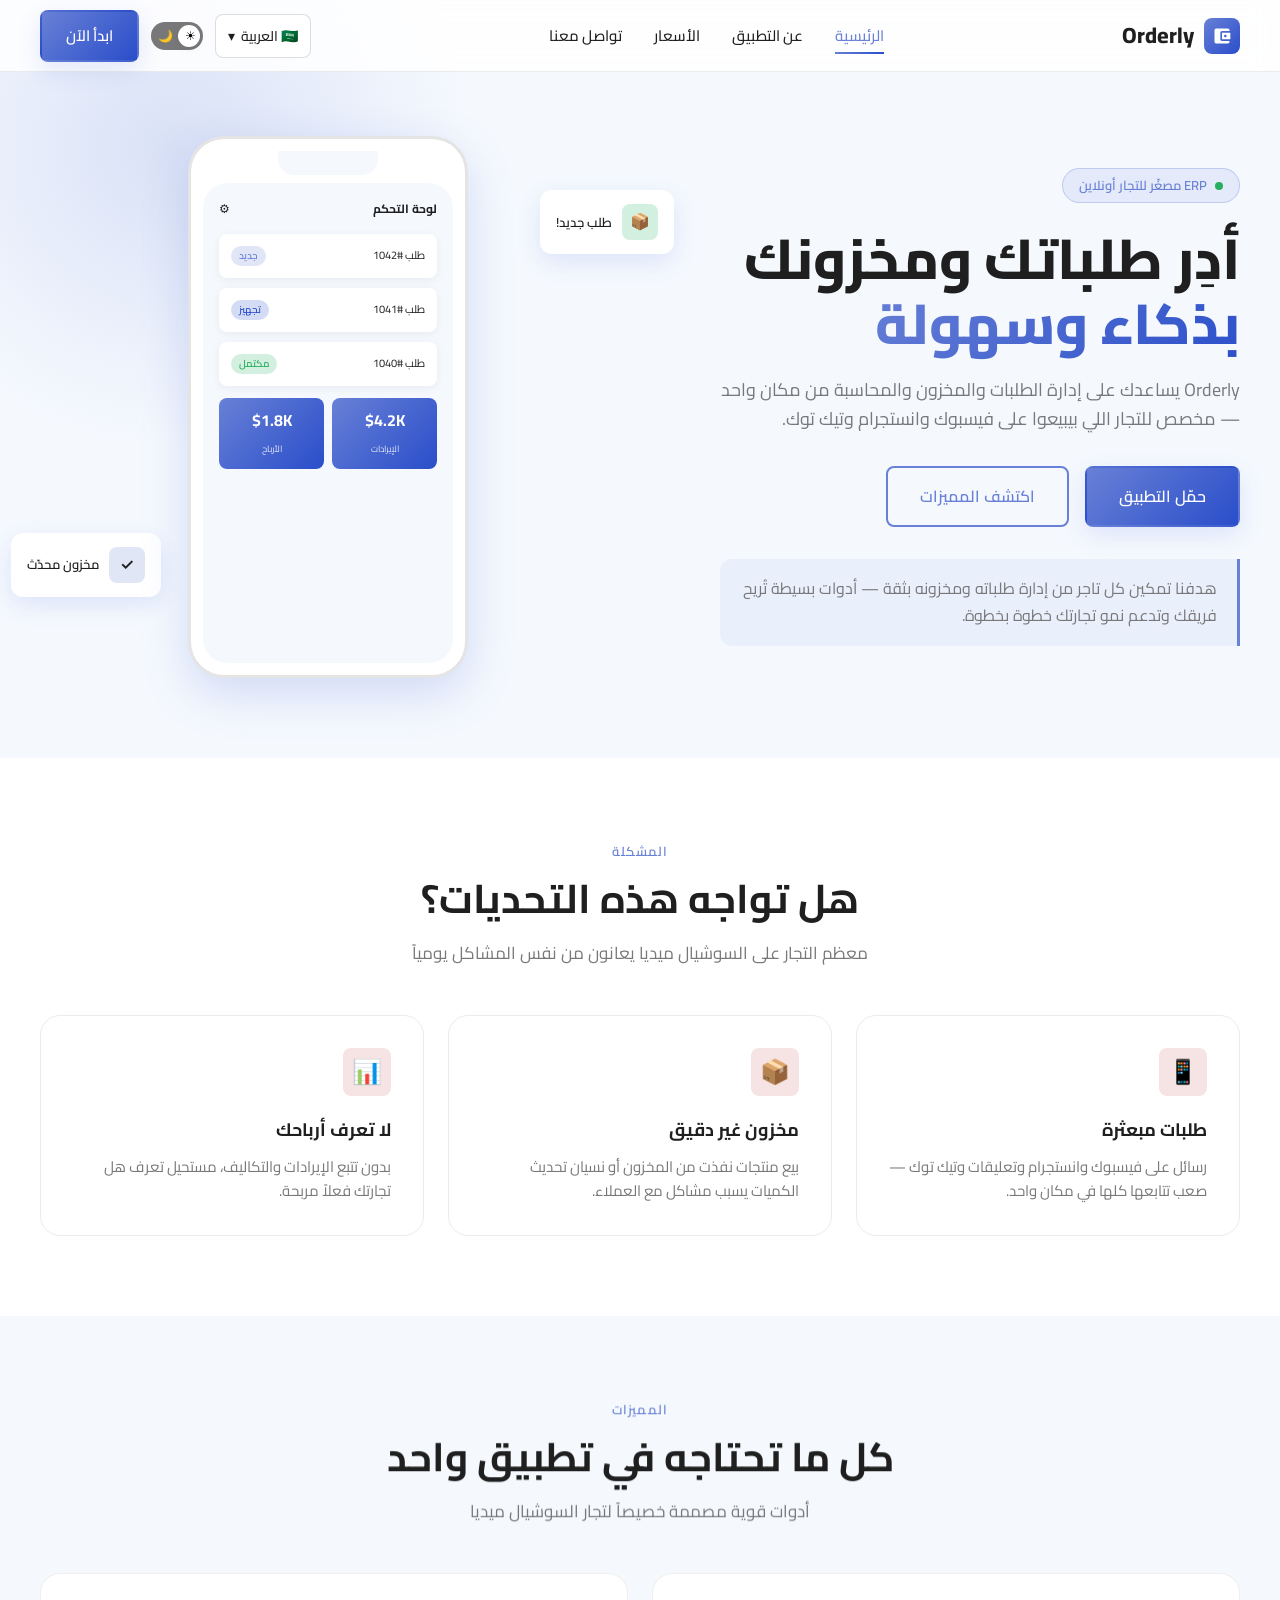
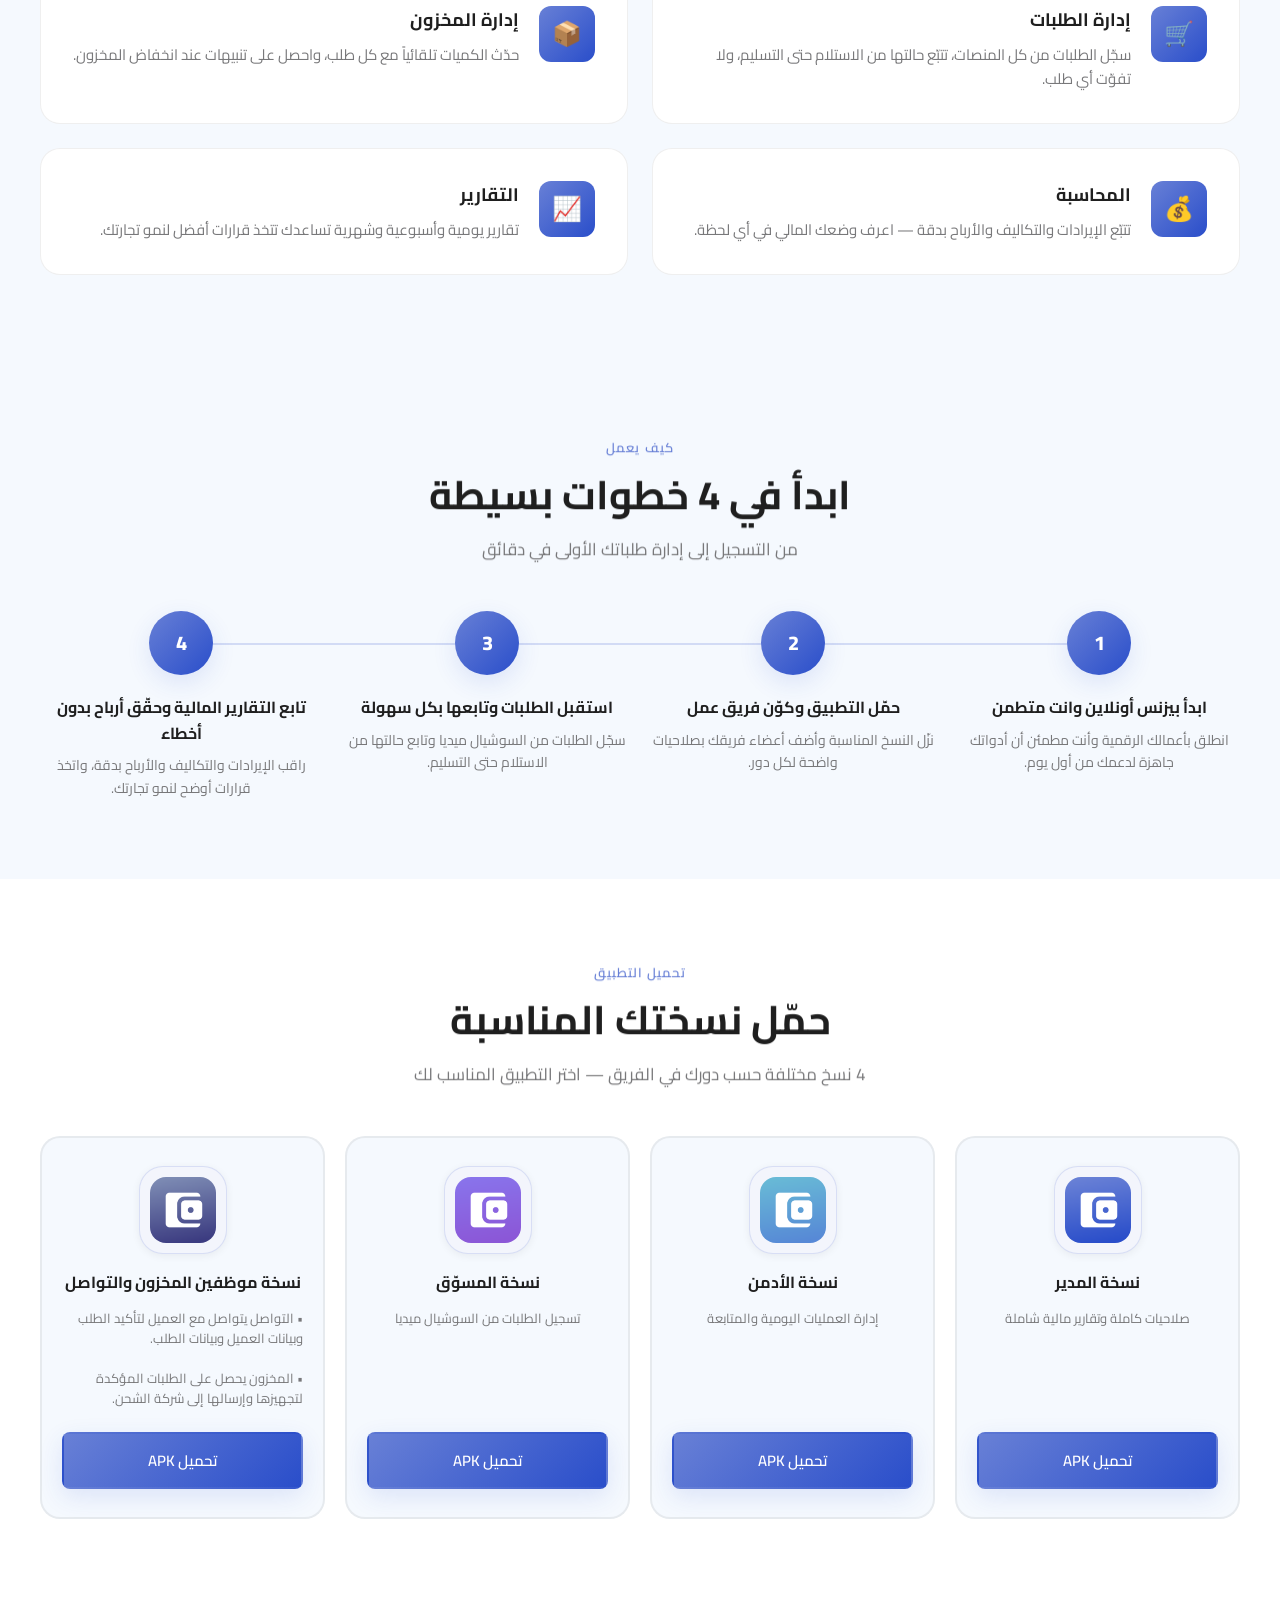
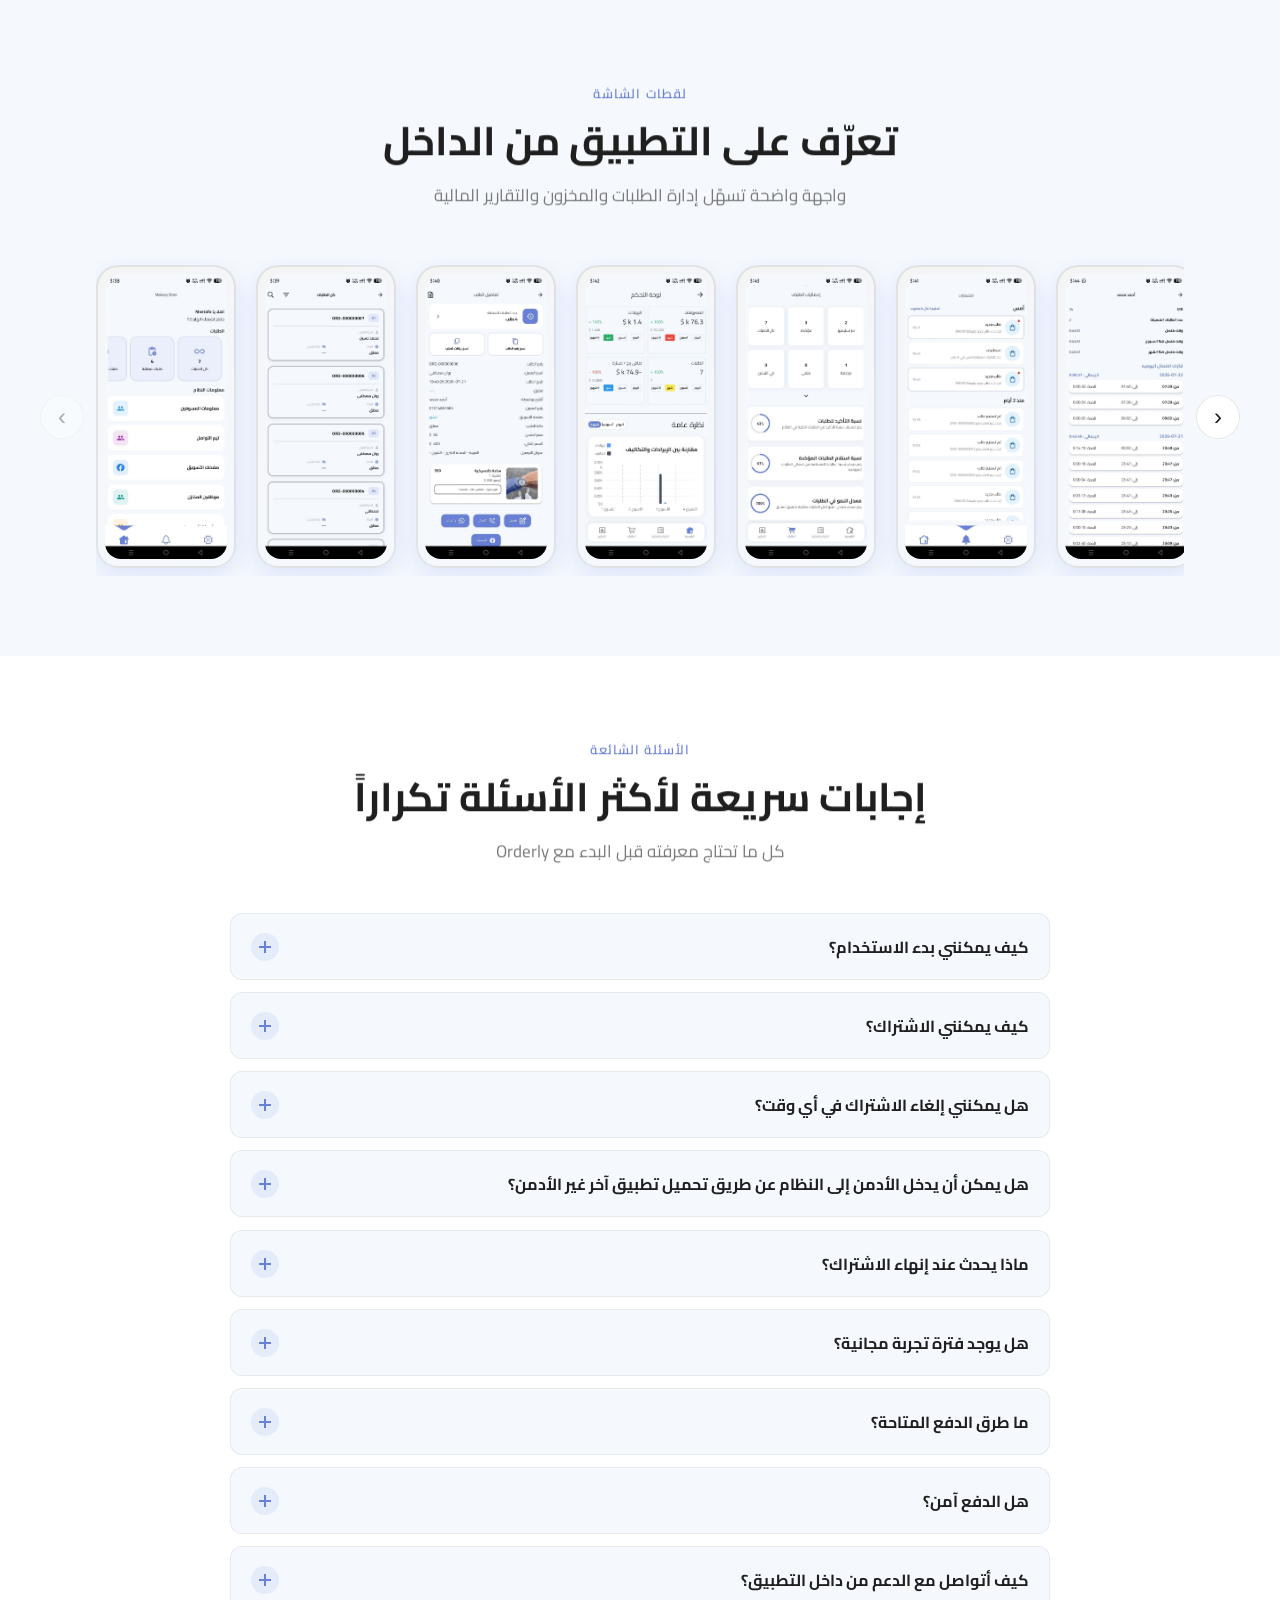
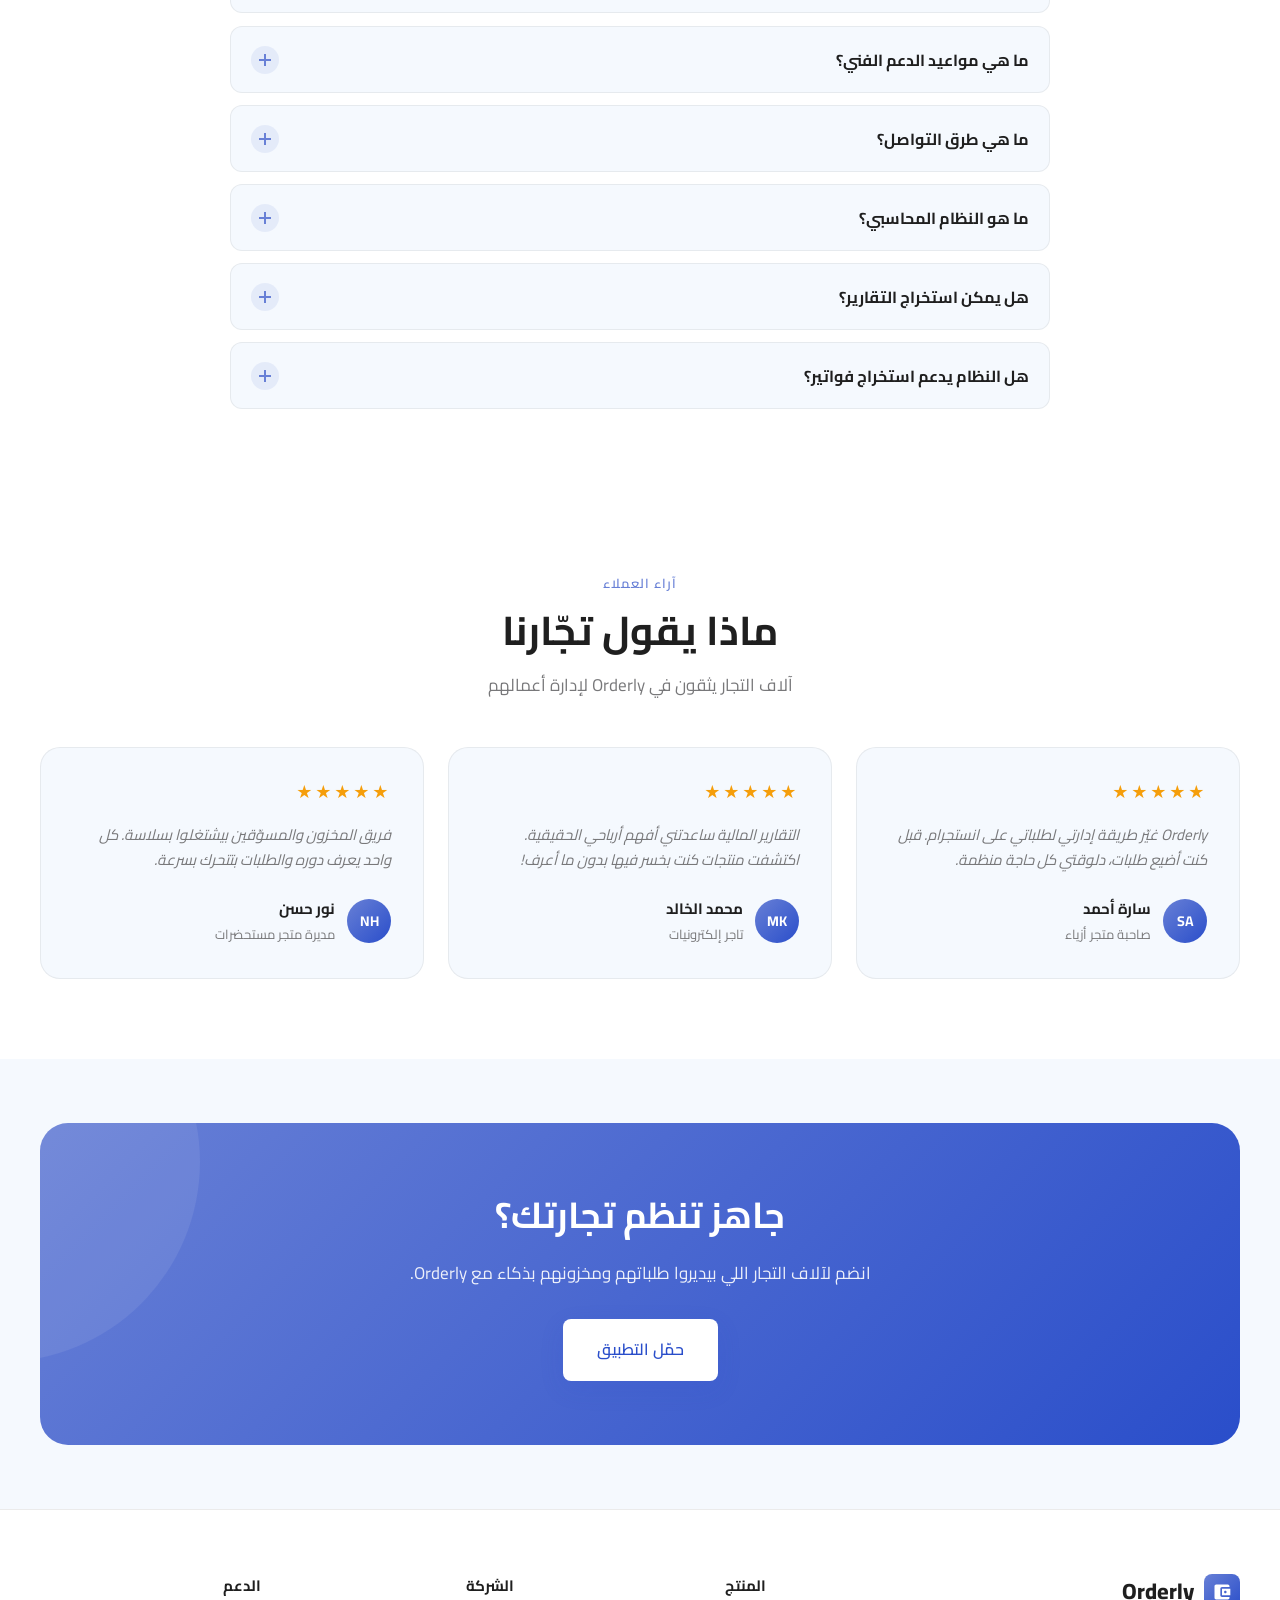
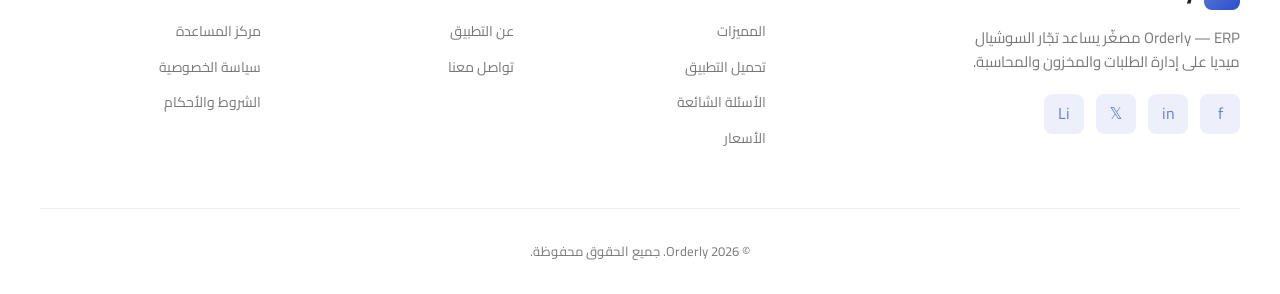
==== commit 17e9c994: "تم حذف قسم الأدوار من الصفحة الرئيسية." ====
--- a/index.html
+++ b/index.html
@@ -3,9 +3,36 @@
 <head>
   <meta charset="UTF-8">
   <meta name="viewport" content="width=device-width, initial-scale=1.0">
-  <title>Orderly</title>
+  <title>Orderly — نظام إدارة الطلبات والمخزون للتجار</title>
   <link rel="icon" type="image/png" href="assets/logos/manager_logo.png">
   <link rel="apple-touch-icon" href="assets/logos/manager_logo.png">
+  <!-- orderly-seo-head -->
+  <meta name="description" content="Orderly نظام إدارة الطلبات والمخزون والمحاسبة لتجار السوشيال ميديا — تطبيقات المدير والأدمن والمسوق وموظفي المخزون والتواصل.">
+  <meta name="keywords" content="Orderly, إدارة طلبات, مخزون, محاسبة, تجار أونلاين">
+  <meta name="author" content="Orderly">
+  <meta name="robots" content="index,follow">
+  <meta name="googlebot" content="index,follow">
+  <meta name="referrer" content="strict-origin-when-cross-origin">
+  <meta name="theme-color" content="#2A4ECA">
+  <meta name="format-detection" content="telephone=no">
+  <meta name="google-site-verification" content="">
+  <meta name="msvalidate.01" content="">
+  <link rel="canonical" href="./">
+  <link rel="manifest" href="site.webmanifest">
+  <meta property="og:type" content="website">
+  <meta property="og:site_name" content="Orderly">
+  <meta property="og:title" content="Orderly — نظام إدارة الطلبات والمخزون للتجار">
+  <meta property="og:description" content="Orderly نظام إدارة الطلبات والمخزون والمحاسبة لتجار السوشيال ميديا — تطبيقات المدير والأدمن والمسوق وموظفي المخزون والتواصل.">
+  <meta property="og:image" content="assets/logos/manager_logo.png">
+  <meta property="og:url" content="./">
+  <meta property="og:locale" content="ar_EG">
+  <meta name="twitter:card" content="summary_large_image">
+  <meta name="twitter:title" content="Orderly — نظام إدارة الطلبات والمخزون للتجار">
+  <meta name="twitter:description" content="Orderly نظام إدارة الطلبات والمخزون والمحاسبة لتجار السوشيال ميديا — تطبيقات المدير والأدمن والمسوق وموظفي المخزون والتواصل.">
+  <meta name="twitter:image" content="assets/logos/manager_logo.png">
+  <link rel="dns-prefetch" href="https://fonts.googleapis.com">
+  <link rel="dns-prefetch" href="https://fonts.gstatic.com">
+<!-- /orderly-seo-head -->
   <link rel="preconnect" href="https://fonts.googleapis.com">
   <link rel="preconnect" href="https://fonts.gstatic.com" crossorigin>
   <link href="https://fonts.googleapis.com/css2?family=Cairo:wght@400;500;600;700;800&family=Inter:wght@400;500;600;700;800&display=swap" rel="stylesheet">
@@ -13,6 +40,7 @@
   <link rel="stylesheet" href="css/style.css">
 </head>
 <body data-page="home">
+  <a class="skip-link" href="#main-content">Skip to content</a>
 
   <!-- Navbar -->
   <nav class="navbar">
@@ -21,7 +49,7 @@
         <span class="logo-icon" aria-hidden="true"><svg viewBox="0 0 24 24" fill="currentColor"><path d="M21 18v1c0 1.1-.9 2-2 2H5c-1.11 0-2-.9-2-2V5c0-1.1.89-2 2-2h14c1.1 0 2 .9 2 2v1h-9c-1.11 0-2 .9-2 2v8c0 1.1.89 2 2 2h9zm-9-2h10V8H12v8zm4-2.5c-.83 0-1.5-.67-1.5-1.5s.67-1.5 1.5-1.5 1.5.67 1.5 1.5-.67 1.5-1.5 1.5z"/></svg></span>
         Orderly
       </a>
-      <ul class="nav-links">
+      <ul class="nav-links" id="primary-nav">
         <li><a href="index.html" data-i18n="nav.home"></a></li>
         <li><a href="about.html" data-i18n="nav.aboutProject"></a></li>
         <li><a href="pricing.html" data-i18n="nav.pricing"></a></li>
@@ -40,13 +68,14 @@
           <span class="icon-moon">🌙</span>
         </button>
         <a href="#download" class="btn btn-primary" data-i18n="nav.getStarted"></a>
-        <button class="menu-toggle" type="button" aria-label="Menu">
+        <button class="menu-toggle" type="button" aria-label="Menu" aria-expanded="false" aria-controls="primary-nav">
           <span></span><span></span><span></span>
         </button>
       </div>
     </div>
   </nav>
 
+  <main id="main-content">
   <!-- Hero -->
   <section class="hero">
     <div class="container">
@@ -180,51 +209,6 @@
             <h3 data-i18n="features.reportsTitle"></h3>
             <p data-i18n="features.reportsDesc"></p>
           </div>
-        </div>
-      </div>
-    </div>
-  </section>
-
-  <!-- Roles -->
-  <section class="section roles">
-    <div class="container">
-      <div class="section-header">
-        <span class="section-label" data-i18n="roles.label"></span>
-        <h2 class="section-title" data-i18n="roles.title"></h2>
-        <p class="section-desc" data-i18n="roles.desc"></p>
-      </div>
-      <div class="roles-grid">
-        <div class="role-card">
-          <div class="role-avatar">
-            <img src="assets/logos/manager_logo.png" alt="" width="56" height="56">
-          </div>
-          <h3 data-i18n="roles.managerTitle"></h3>
-          <span class="role-tag" data-i18n="roles.managerTag"></span>
-          <p data-i18n="roles.managerDesc"></p>
-        </div>
-        <div class="role-card">
-          <div class="role-avatar">
-            <img src="assets/logos/admin_logo.png" alt="" width="56" height="56">
-          </div>
-          <h3 data-i18n="roles.adminTitle"></h3>
-          <span class="role-tag" data-i18n="roles.adminTag"></span>
-          <p data-i18n="roles.adminDesc"></p>
-        </div>
-        <div class="role-card">
-          <div class="role-avatar">
-            <img src="assets/logos/marketer_logo.png" alt="" width="56" height="56">
-          </div>
-          <h3 data-i18n="roles.marketerTitle"></h3>
-          <span class="role-tag" data-i18n="roles.marketerTag"></span>
-          <p data-i18n="roles.marketerDesc"></p>
-        </div>
-        <div class="role-card">
-          <div class="role-avatar">
-            <img src="assets/logos/communications_stock_logo.png" alt="" width="56" height="56">
-          </div>
-          <h3 data-i18n="roles.warehouseTitle"></h3>
-          <span class="role-tag" data-i18n="roles.warehouseTag"></span>
-          <p class="desc-multi" data-i18n="roles.warehouseDesc"></p>
         </div>
       </div>
     </div>
@@ -505,6 +489,8 @@
     </div>
   </section>
 
+  </main>
+
   <!-- Footer -->
   <footer class="footer">
     <div class="container">
@@ -553,9 +539,11 @@
     </div>
   </footer>
 
-  <script src="js/theme.js"></script>
-  <script src="js/i18n.js"></script>
-  <script src="js/download.js"></script>
-  <script src="js/main.js"></script>
+  <script src="js/site-config.js" defer></script>
+  <script src="js/theme.js" defer></script>
+  <script src="js/i18n.js" defer></script>
+  <script src="js/seo.js" defer></script>
+  <script src="js/download.js" defer></script>
+  <script src="js/main.js" defer></script>
 </body>
 </html>
--- a/css/style.css
+++ b/css/style.css
@@ -120,6 +120,31 @@
 .section-desc {
   font-size: 1.0625rem;
   color: var(--color-on-surface);
+}
+
+/* ========== Accessibility ========== */
+.skip-link {
+  position: absolute;
+  inset-inline-start: 1rem;
+  top: -100px;
+  z-index: 10000;
+  padding: 0.75rem 1.25rem;
+  background: var(--color-secondary);
+  color: #fff;
+  border-radius: var(--radius-sm);
+  font-weight: 700;
+  transition: top 0.2s ease;
+}
+
+.skip-link:focus {
+  top: 1rem;
+  outline: 2px solid #fff;
+  outline-offset: 2px;
+}
+
+:focus-visible {
+  outline: 2px solid var(--color-primary);
+  outline-offset: 2px;
 }
 
 /* ========== Buttons ========== */
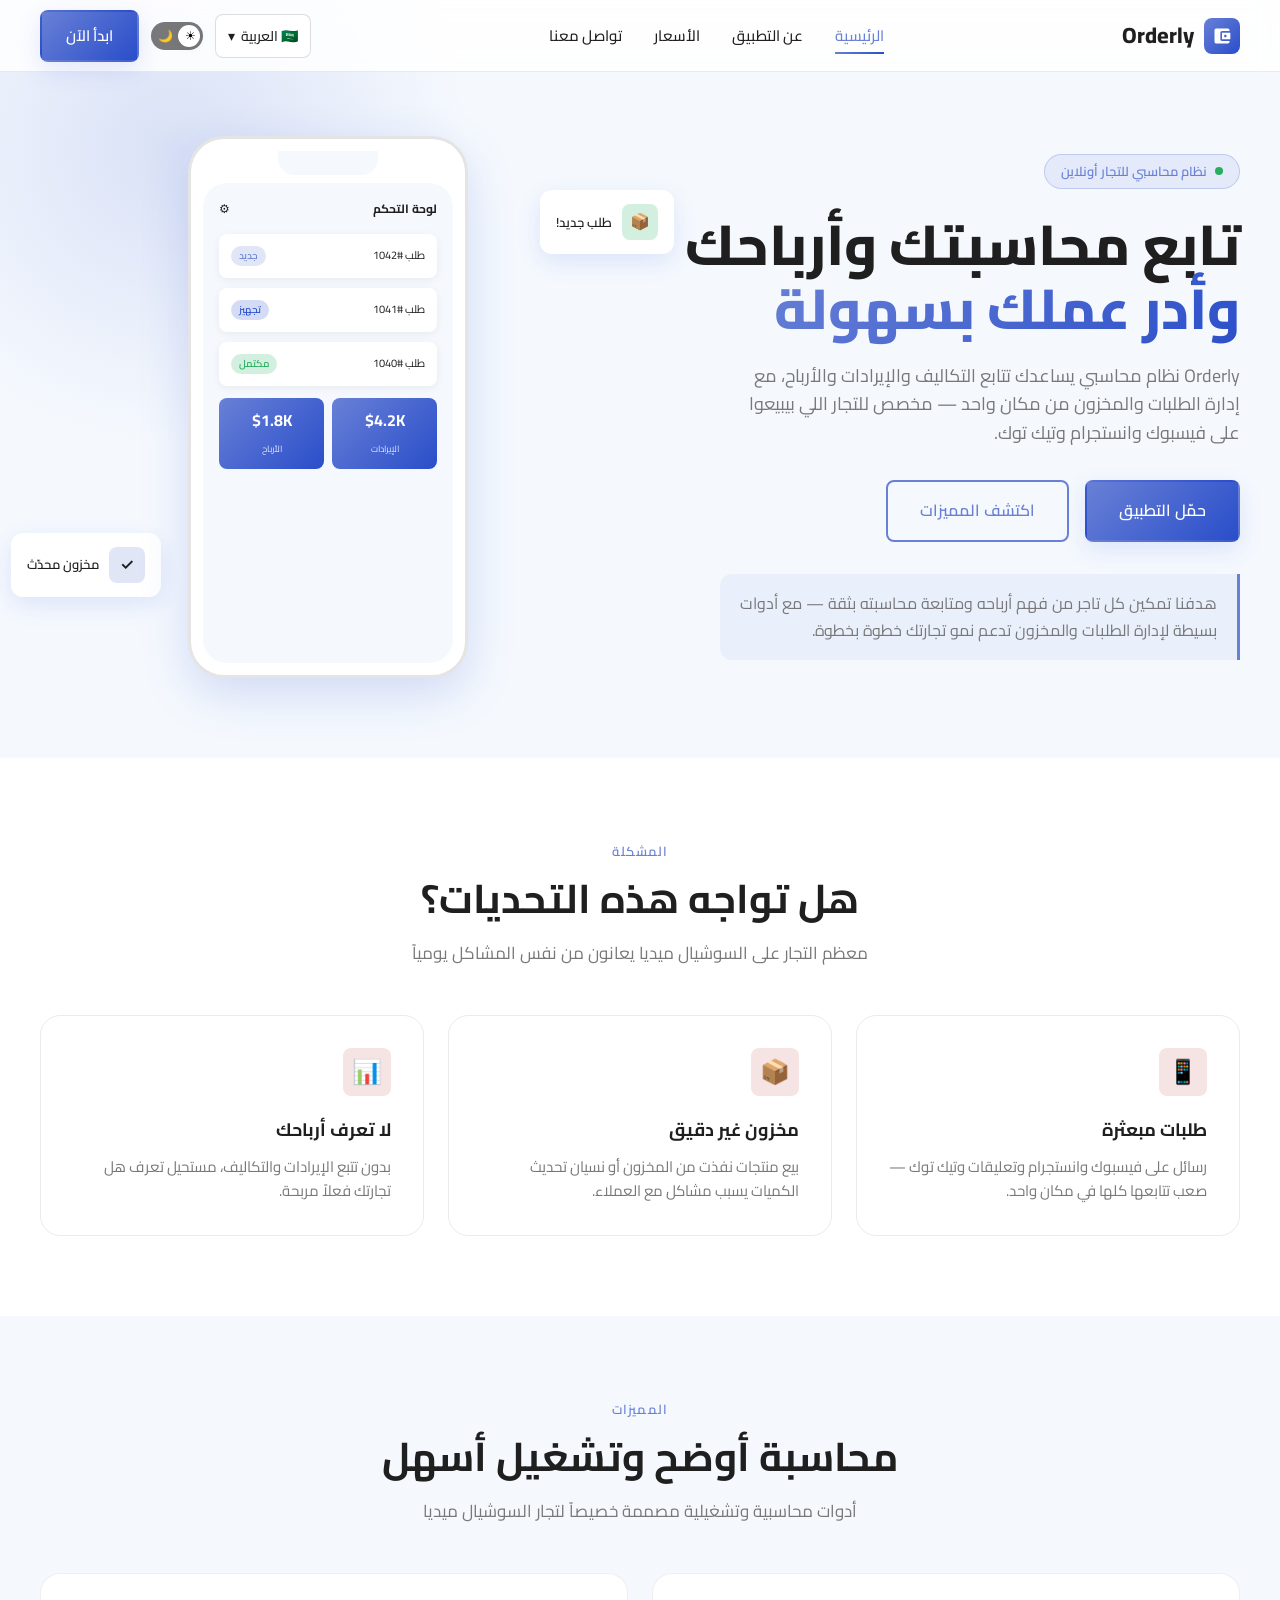
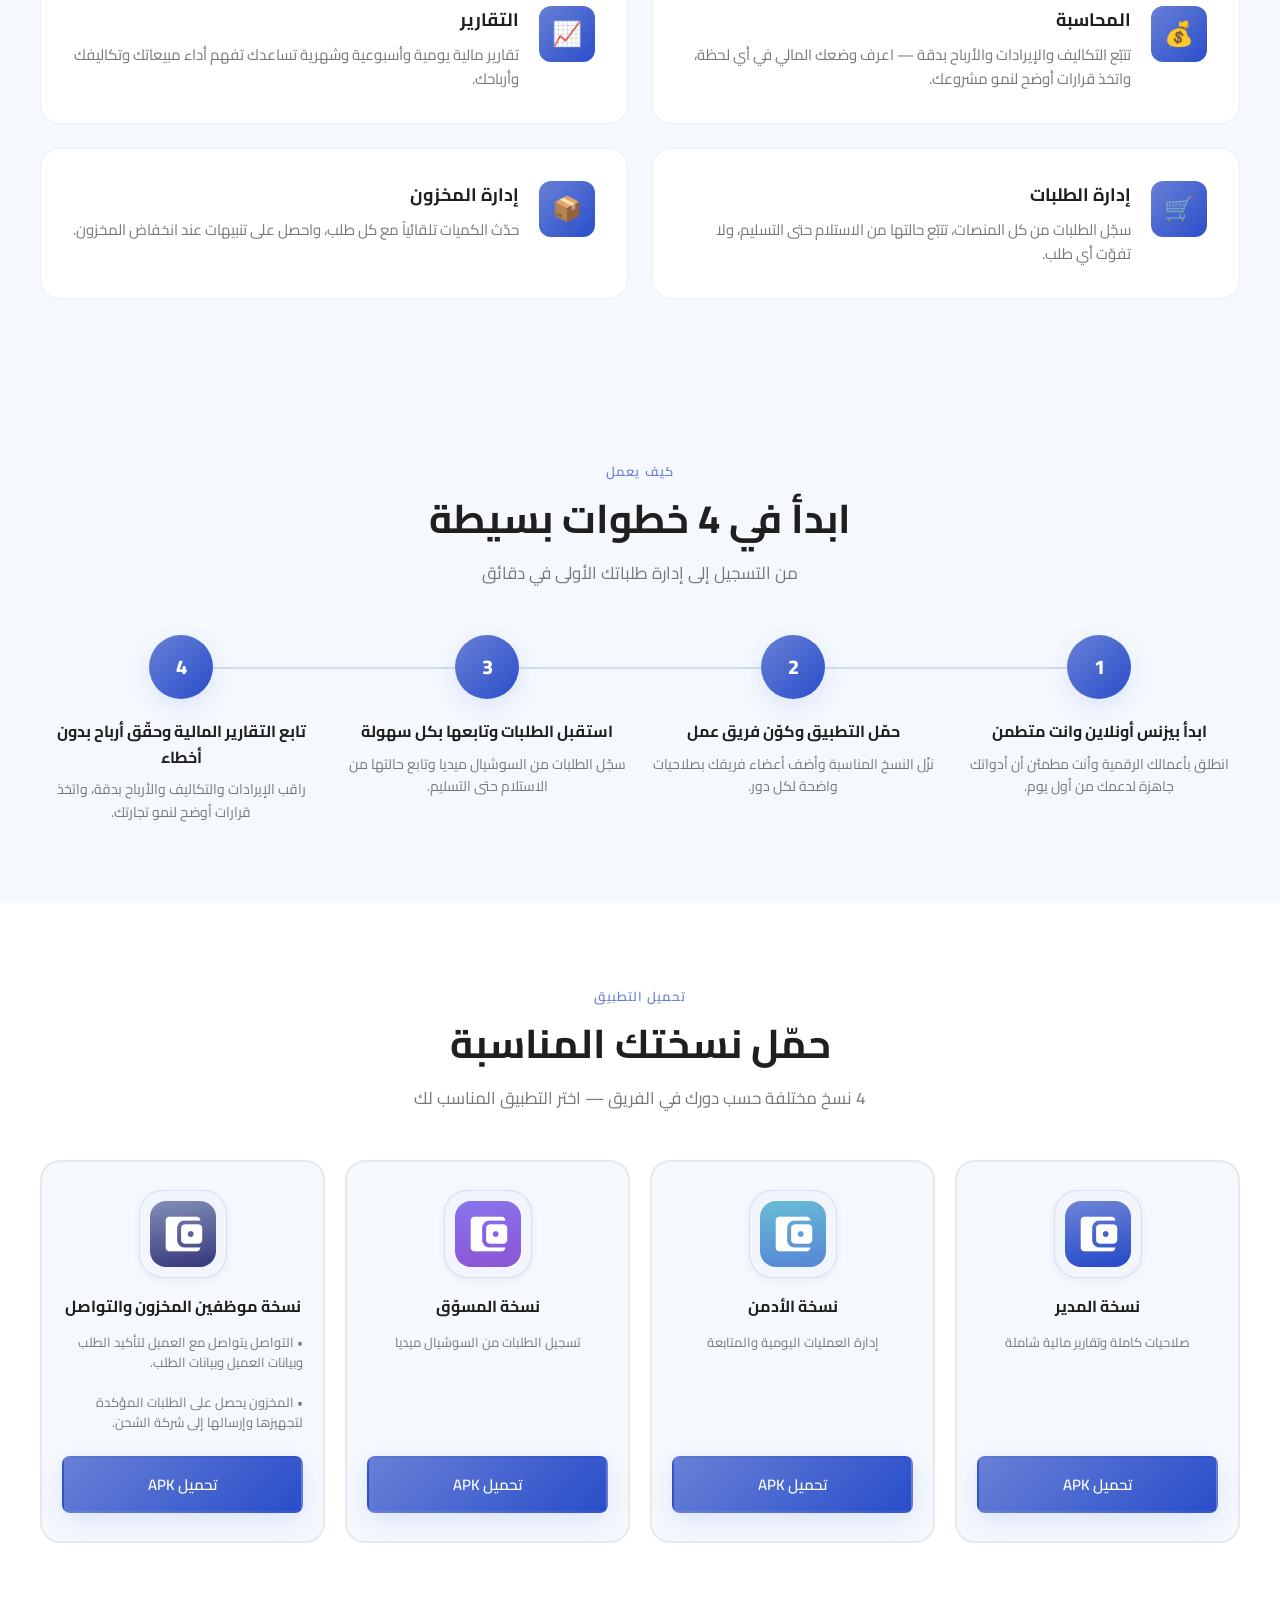
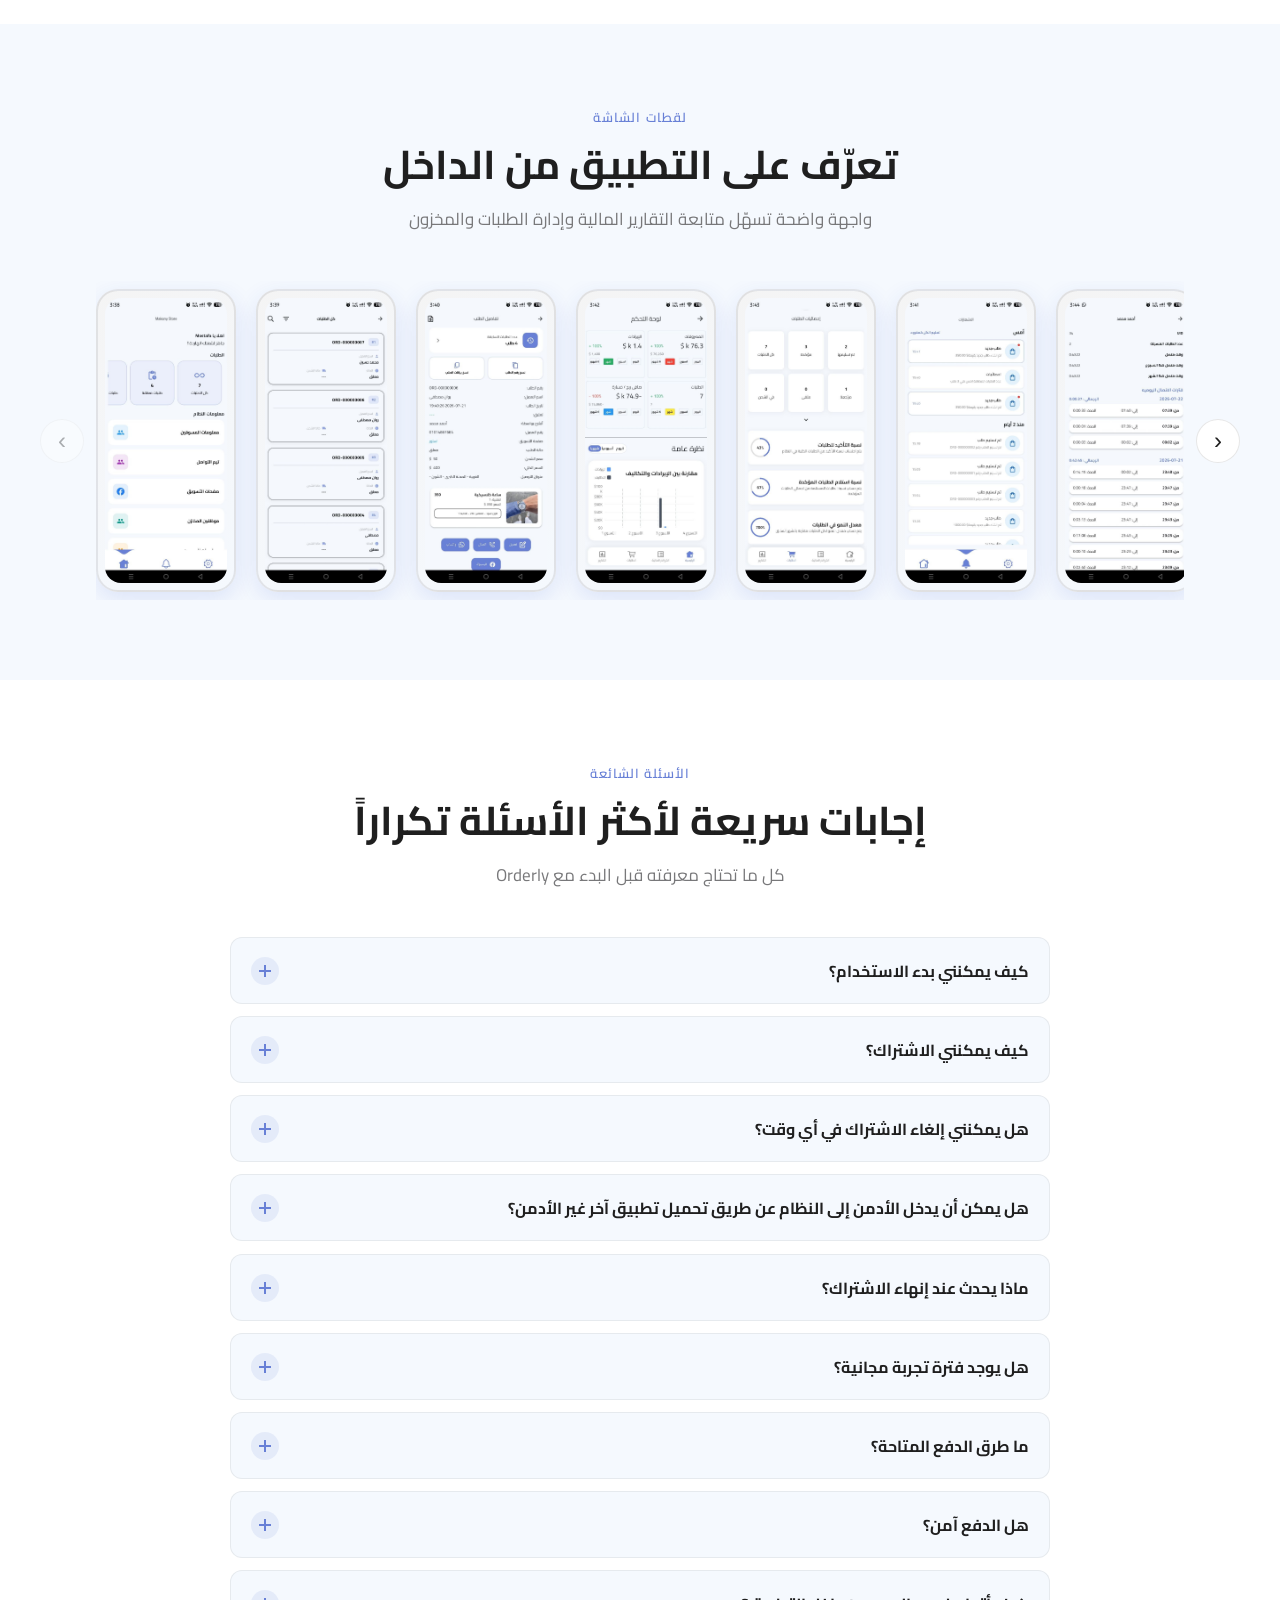
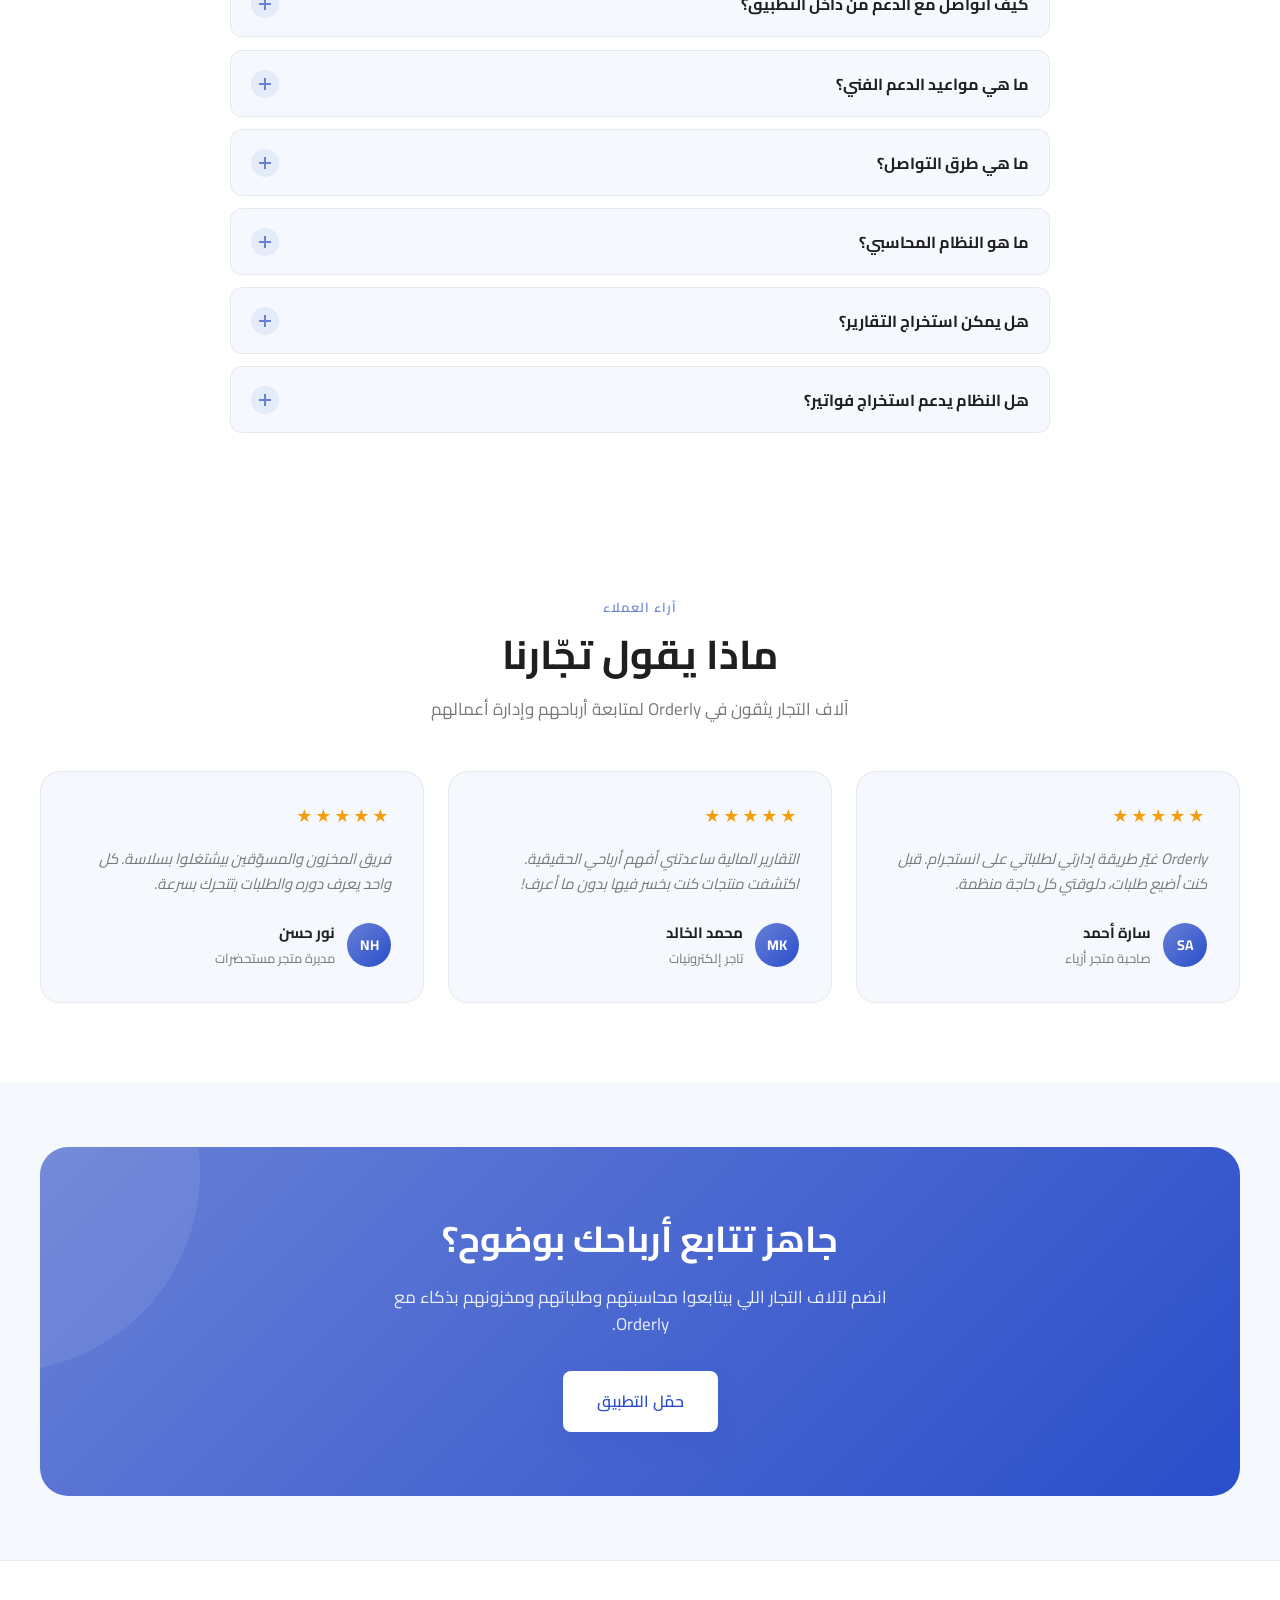
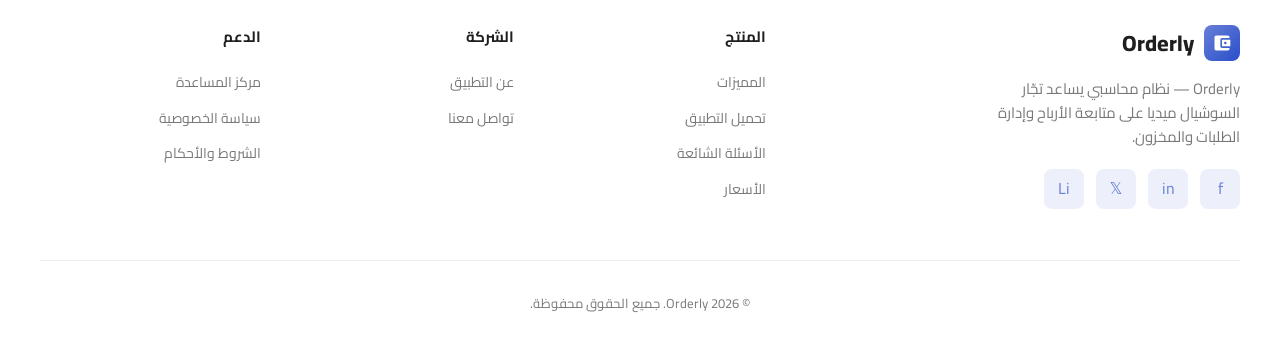
==== commit 849346b6: "تم التعديل. الأسعار: 3 خطط — شهري 299، 3 أشهر 799، سنوي 2999 جنيه." ====
--- a/index.html
+++ b/index.html
@@ -3,12 +3,12 @@
 <head>
   <meta charset="UTF-8">
   <meta name="viewport" content="width=device-width, initial-scale=1.0">
-  <title>Orderly — نظام إدارة الطلبات والمخزون للتجار</title>
+  <title>Orderly — نظام محاسبي لإدارة التجارة أونلاين</title>
   <link rel="icon" type="image/png" href="assets/logos/manager_logo.png">
   <link rel="apple-touch-icon" href="assets/logos/manager_logo.png">
   <!-- orderly-seo-head -->
-  <meta name="description" content="Orderly نظام إدارة الطلبات والمخزون والمحاسبة لتجار السوشيال ميديا — تطبيقات المدير والأدمن والمسوق وموظفي المخزون والتواصل.">
-  <meta name="keywords" content="Orderly, إدارة طلبات, مخزون, محاسبة, تجار أونلاين">
+  <meta name="description" content="Orderly نظام محاسبي يساعد تجار السوشيال ميديا على متابعة التكاليف والإيرادات والأرباح، مع إدارة الطلبات والمخزون عبر تطبيقات المدير والأدمن والمسوق وموظفي المخزون والتواصل.">
+  <meta name="keywords" content="Orderly, محاسبة, أرباح, إدارة طلبات, مخزون, تجار أونلاين">
   <meta name="author" content="Orderly">
   <meta name="robots" content="index,follow">
   <meta name="googlebot" content="index,follow">
@@ -21,14 +21,14 @@
   <link rel="manifest" href="site.webmanifest">
   <meta property="og:type" content="website">
   <meta property="og:site_name" content="Orderly">
-  <meta property="og:title" content="Orderly — نظام إدارة الطلبات والمخزون للتجار">
-  <meta property="og:description" content="Orderly نظام إدارة الطلبات والمخزون والمحاسبة لتجار السوشيال ميديا — تطبيقات المدير والأدمن والمسوق وموظفي المخزون والتواصل.">
+  <meta property="og:title" content="Orderly — نظام محاسبي لإدارة التجارة أونلاين">
+  <meta property="og:description" content="Orderly نظام محاسبي يساعد تجار السوشيال ميديا على متابعة التكاليف والإيرادات والأرباح، مع إدارة الطلبات والمخزون عبر تطبيقات المدير والأدمن والمسوق وموظفي المخزون والتواصل.">
   <meta property="og:image" content="assets/logos/manager_logo.png">
   <meta property="og:url" content="./">
   <meta property="og:locale" content="ar_EG">
   <meta name="twitter:card" content="summary_large_image">
-  <meta name="twitter:title" content="Orderly — نظام إدارة الطلبات والمخزون للتجار">
-  <meta name="twitter:description" content="Orderly نظام إدارة الطلبات والمخزون والمحاسبة لتجار السوشيال ميديا — تطبيقات المدير والأدمن والمسوق وموظفي المخزون والتواصل.">
+  <meta name="twitter:title" content="Orderly — نظام محاسبي لإدارة التجارة أونلاين">
+  <meta name="twitter:description" content="Orderly نظام محاسبي يساعد تجار السوشيال ميديا على متابعة التكاليف والإيرادات والأرباح، مع إدارة الطلبات والمخزون عبر تطبيقات المدير والأدمن والمسوق وموظفي المخزون والتواصل.">
   <meta name="twitter:image" content="assets/logos/manager_logo.png">
   <link rel="dns-prefetch" href="https://fonts.googleapis.com">
   <link rel="dns-prefetch" href="https://fonts.gstatic.com">
@@ -183,6 +183,20 @@
       </div>
       <div class="features-grid">
         <div class="feature-card">
+          <div class="feature-icon">💰</div>
+          <div>
+            <h3 data-i18n="features.accountingTitle"></h3>
+            <p data-i18n="features.accountingDesc"></p>
+          </div>
+        </div>
+        <div class="feature-card">
+          <div class="feature-icon">📈</div>
+          <div>
+            <h3 data-i18n="features.reportsTitle"></h3>
+            <p data-i18n="features.reportsDesc"></p>
+          </div>
+        </div>
+        <div class="feature-card">
           <div class="feature-icon">🛒</div>
           <div>
             <h3 data-i18n="features.orderTitle"></h3>
@@ -194,20 +208,6 @@
           <div>
             <h3 data-i18n="features.inventoryTitle"></h3>
             <p data-i18n="features.inventoryDesc"></p>
-          </div>
-        </div>
-        <div class="feature-card">
-          <div class="feature-icon">💰</div>
-          <div>
-            <h3 data-i18n="features.accountingTitle"></h3>
-            <p data-i18n="features.accountingDesc"></p>
-          </div>
-        </div>
-        <div class="feature-card">
-          <div class="feature-icon">📈</div>
-          <div>
-            <h3 data-i18n="features.reportsTitle"></h3>
-            <p data-i18n="features.reportsDesc"></p>
           </div>
         </div>
       </div>
--- a/css/style.css
+++ b/css/style.css
@@ -1337,6 +1337,7 @@
   align-items: start;
 }
 
+
 .pricing-card {
   background: var(--color-surface);
   border-radius: var(--radius-xl);
@@ -1392,9 +1393,10 @@
 }
 
 .pricing-price .currency {
-  font-size: 1.25rem;
-  font-weight: 600;
-  vertical-align: super;
+  font-size: 1.125rem;
+  font-weight: 700;
+  color: var(--color-primary);
+  margin-inline-start: 0.25rem;
 }
 
 .pricing-price .period {
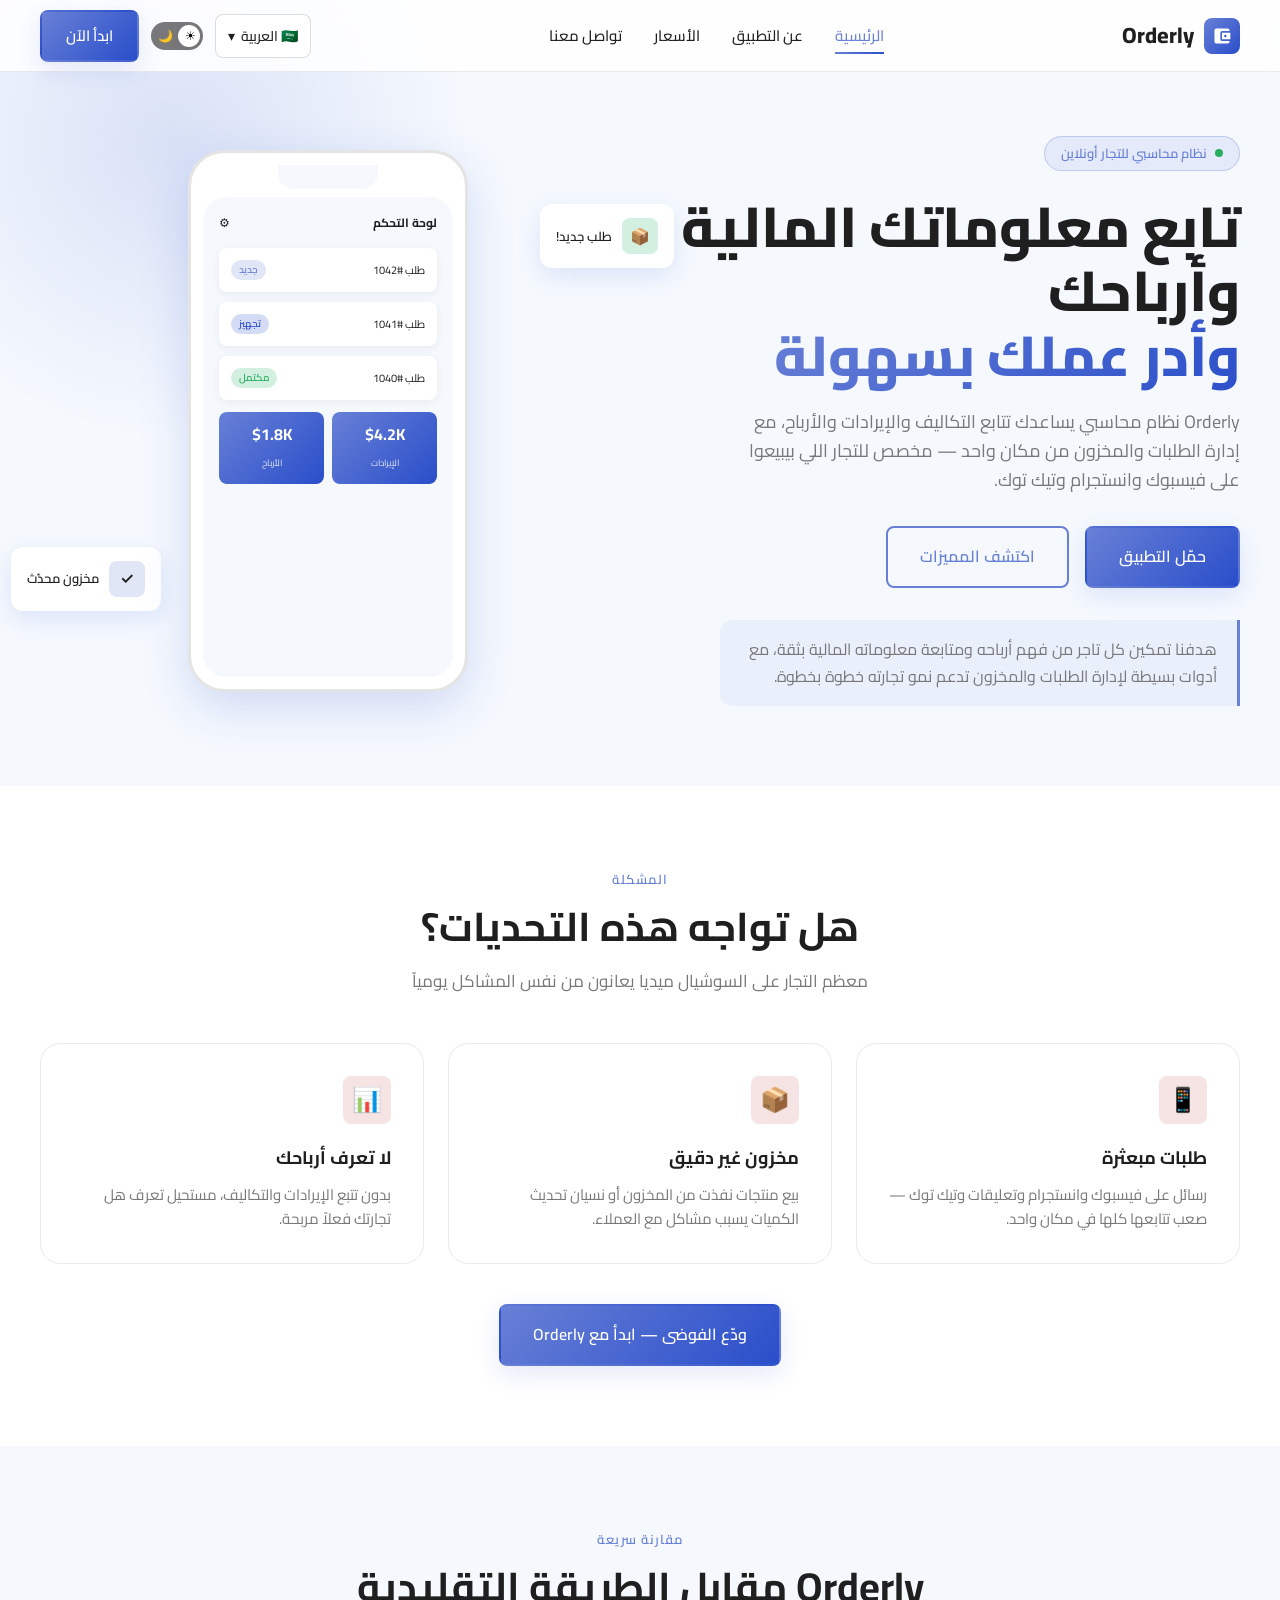
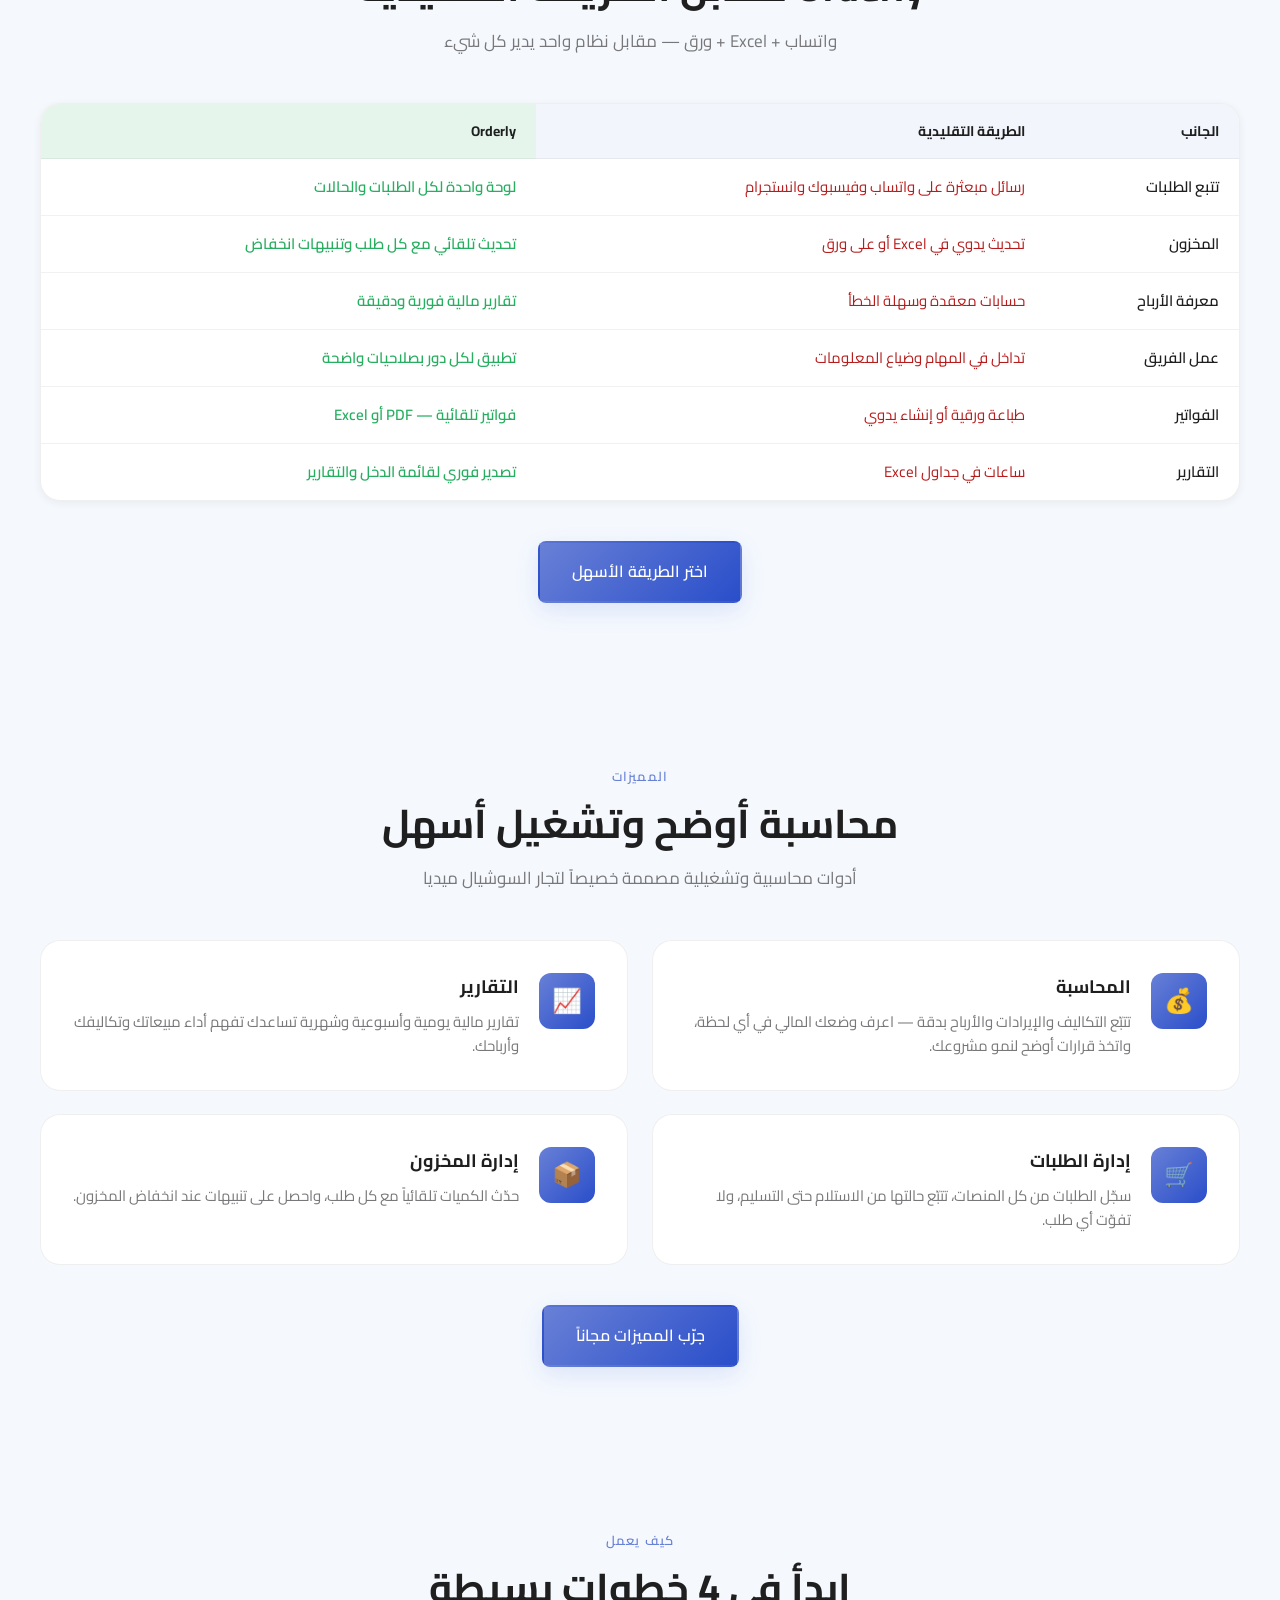
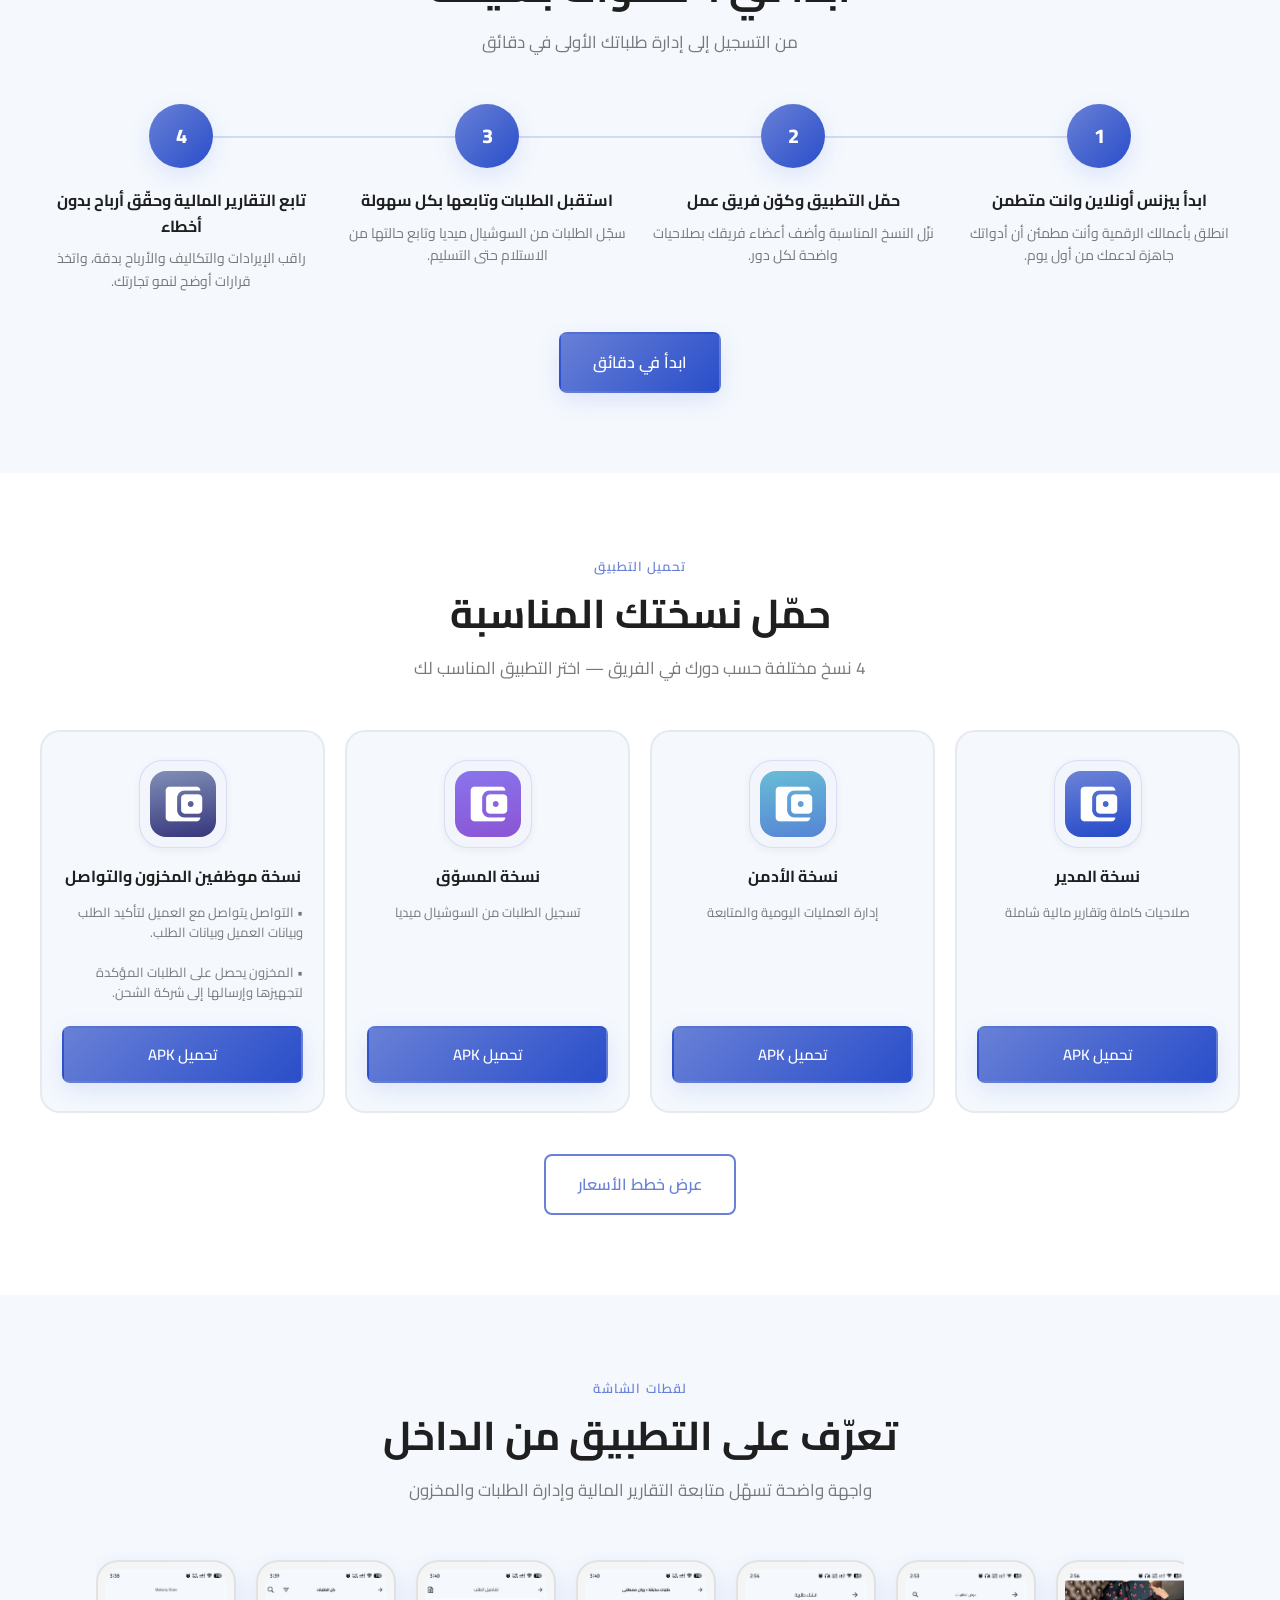
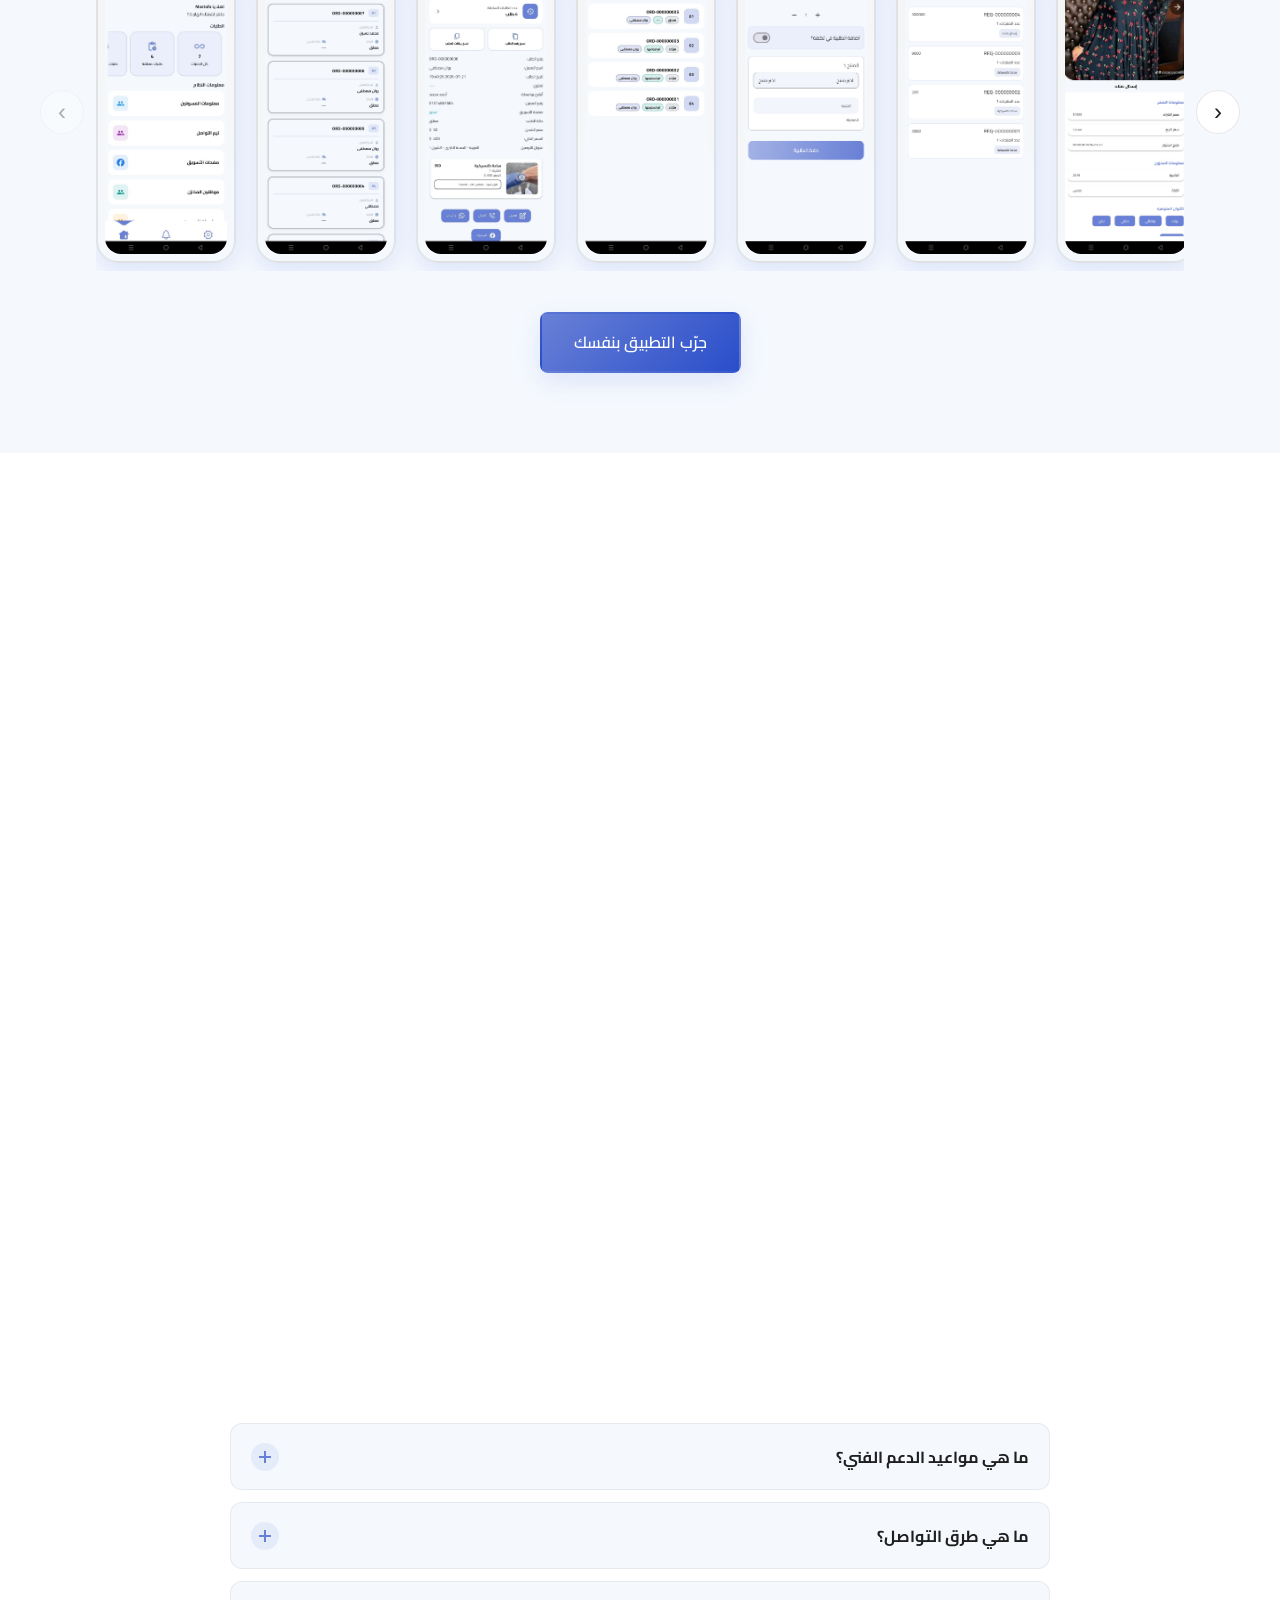
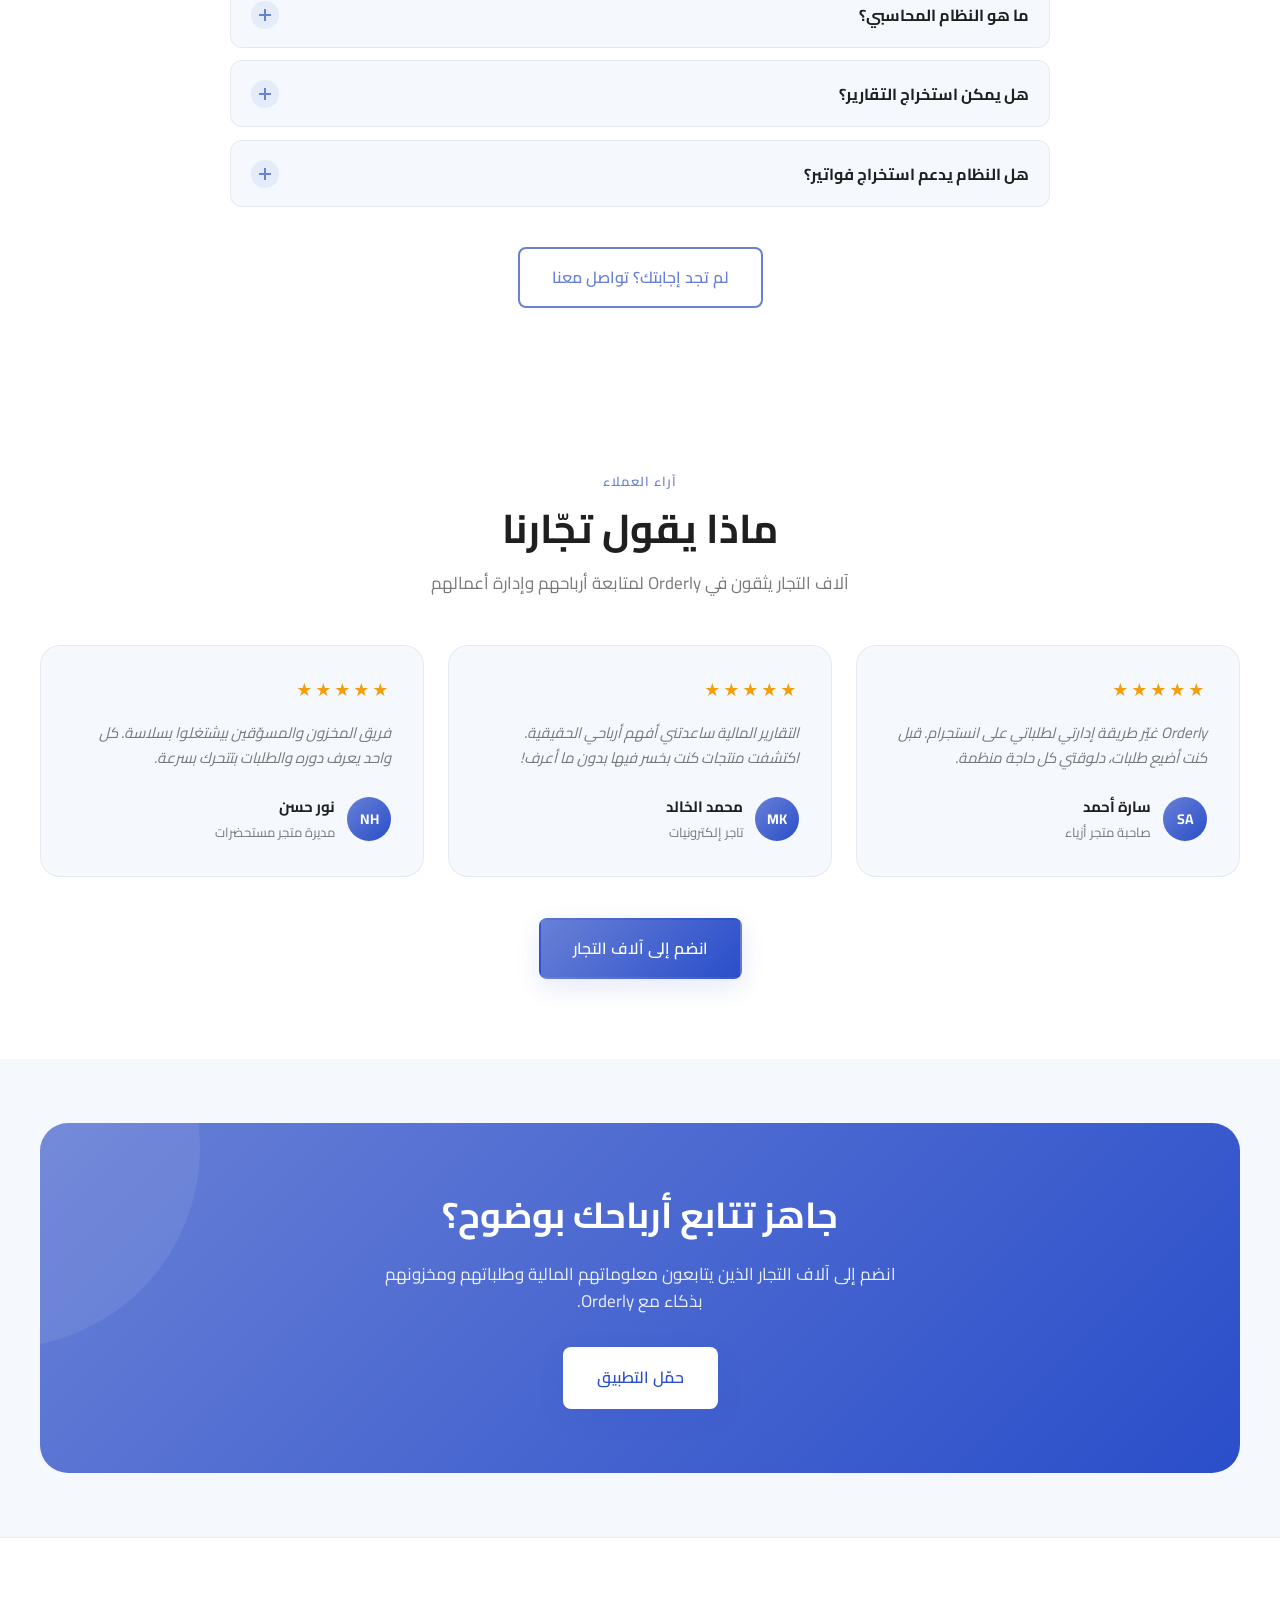
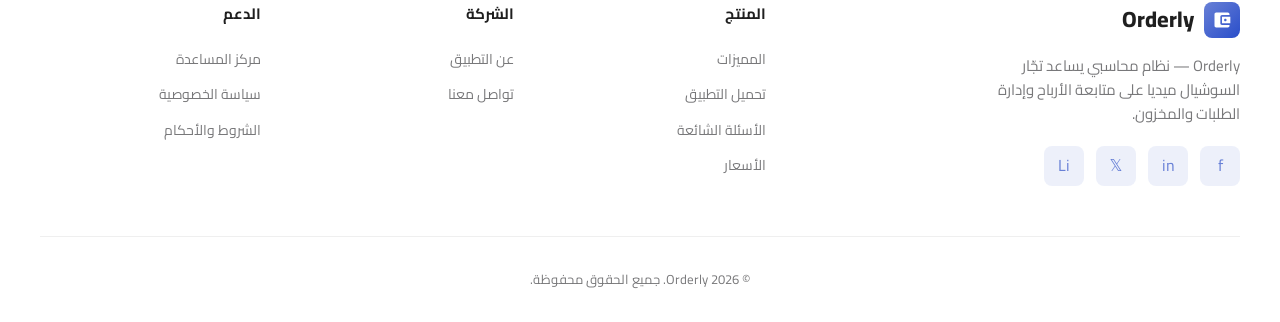
==== commit d11b4619: "1. لقطات الشاشة الجديدة 2. مقارنة Orderly vs الطريقة التقليدية 3. CTA في نهاية كل Section 4. تحسينات" ====
--- a/index.html
+++ b/index.html
@@ -3,12 +3,12 @@
 <head>
   <meta charset="UTF-8">
   <meta name="viewport" content="width=device-width, initial-scale=1.0">
-  <title>Orderly — نظام محاسبي لإدارة التجارة أونلاين</title>
+  <title>Orderly | نظام محاسبة وإدارة طلبات لمبيعات السوشيال ميديا</title>
   <link rel="icon" type="image/png" href="assets/logos/manager_logo.png">
   <link rel="apple-touch-icon" href="assets/logos/manager_logo.png">
   <!-- orderly-seo-head -->
-  <meta name="description" content="Orderly نظام محاسبي يساعد تجار السوشيال ميديا على متابعة التكاليف والإيرادات والأرباح، مع إدارة الطلبات والمخزون عبر تطبيقات المدير والأدمن والمسوق وموظفي المخزون والتواصل.">
-  <meta name="keywords" content="Orderly, محاسبة, أرباح, إدارة طلبات, مخزون, تجار أونلاين">
+  <meta name="description" content="نظام محاسبي متكامل لتجار فيسبوك وانستجرام — تتبع الأرباح، إدارة الطلبات والمخزون، تقارير مالية وفواتير. حمّل Orderly وابدأ تجربة مجانية أسبوع.">
+  <meta name="keywords" content="Orderly, محاسبة, أرباح, إدارة طلبات, مخزون, تجار أونلاين, فيسبوك, انستجرام, واتساب">
   <meta name="author" content="Orderly">
   <meta name="robots" content="index,follow">
   <meta name="googlebot" content="index,follow">
@@ -21,15 +21,19 @@
   <link rel="manifest" href="site.webmanifest">
   <meta property="og:type" content="website">
   <meta property="og:site_name" content="Orderly">
-  <meta property="og:title" content="Orderly — نظام محاسبي لإدارة التجارة أونلاين">
-  <meta property="og:description" content="Orderly نظام محاسبي يساعد تجار السوشيال ميديا على متابعة التكاليف والإيرادات والأرباح، مع إدارة الطلبات والمخزون عبر تطبيقات المدير والأدمن والمسوق وموظفي المخزون والتواصل.">
-  <meta property="og:image" content="assets/logos/manager_logo.png">
+  <meta property="og:title" content="Orderly | نظام محاسبة وإدارة طلبات لمبيعات السوشيال ميديا">
+  <meta property="og:description" content="نظام محاسبي متكامل لتجار فيسبوك وانستجرام — تتبع الأرباح، إدارة الطلبات والمخزون، تقارير مالية وفواتير. حمّل Orderly وابدأ تجربة مجانية أسبوع.">
+  <meta property="og:image" content="assets/screen_shots/home_screen.jpg">
+  <meta property="og:image:width" content="1080">
+  <meta property="og:image:height" content="1920">
+  <meta property="og:image:alt" content="Orderly — لوحة التحكم">
   <meta property="og:url" content="./">
   <meta property="og:locale" content="ar_EG">
   <meta name="twitter:card" content="summary_large_image">
-  <meta name="twitter:title" content="Orderly — نظام محاسبي لإدارة التجارة أونلاين">
-  <meta name="twitter:description" content="Orderly نظام محاسبي يساعد تجار السوشيال ميديا على متابعة التكاليف والإيرادات والأرباح، مع إدارة الطلبات والمخزون عبر تطبيقات المدير والأدمن والمسوق وموظفي المخزون والتواصل.">
-  <meta name="twitter:image" content="assets/logos/manager_logo.png">
+  <meta name="twitter:title" content="Orderly | نظام محاسبة وإدارة طلبات لمبيعات السوشيال ميديا">
+  <meta name="twitter:description" content="نظام محاسبي متكامل لتجار فيسبوك وانستجرام — تتبع الأرباح، إدارة الطلبات والمخزون، تقارير مالية وفواتير.">
+  <meta name="twitter:image" content="assets/screen_shots/home_screen.jpg">
+  <meta name="twitter:image:alt" content="Orderly — لوحة التحكم">
   <link rel="dns-prefetch" href="https://fonts.googleapis.com">
   <link rel="dns-prefetch" href="https://fonts.gstatic.com">
 <!-- /orderly-seo-head -->
@@ -170,6 +174,66 @@
           <p data-i18n="problem.item3Desc"></p>
         </div>
       </div>
+      <div class="section-cta">
+        <a href="#comparison" class="btn btn-primary btn-lg" data-i18n="sectionCta.problem"></a>
+      </div>
+    </div>
+  </section>
+
+  <!-- Comparison -->
+  <section class="section comparison" id="comparison">
+    <div class="container">
+      <div class="section-header">
+        <span class="section-label" data-i18n="comparison.label"></span>
+        <h2 class="section-title" data-i18n="comparison.title"></h2>
+        <p class="section-desc" data-i18n="comparison.desc"></p>
+      </div>
+      <div class="comparison-table-wrap">
+        <table class="comparison-table">
+          <thead>
+            <tr>
+              <th data-i18n="comparison.colAspect"></th>
+              <th data-i18n="comparison.colTraditional"></th>
+              <th data-i18n="comparison.colOrderly"></th>
+            </tr>
+          </thead>
+          <tbody>
+            <tr>
+              <td data-i18n="comparison.row1Aspect"></td>
+              <td class="comparison-bad" data-i18n="comparison.row1Traditional"></td>
+              <td class="comparison-good" data-i18n="comparison.row1Orderly"></td>
+            </tr>
+            <tr>
+              <td data-i18n="comparison.row2Aspect"></td>
+              <td class="comparison-bad" data-i18n="comparison.row2Traditional"></td>
+              <td class="comparison-good" data-i18n="comparison.row2Orderly"></td>
+            </tr>
+            <tr>
+              <td data-i18n="comparison.row3Aspect"></td>
+              <td class="comparison-bad" data-i18n="comparison.row3Traditional"></td>
+              <td class="comparison-good" data-i18n="comparison.row3Orderly"></td>
+            </tr>
+            <tr>
+              <td data-i18n="comparison.row4Aspect"></td>
+              <td class="comparison-bad" data-i18n="comparison.row4Traditional"></td>
+              <td class="comparison-good" data-i18n="comparison.row4Orderly"></td>
+            </tr>
+            <tr>
+              <td data-i18n="comparison.row5Aspect"></td>
+              <td class="comparison-bad" data-i18n="comparison.row5Traditional"></td>
+              <td class="comparison-good" data-i18n="comparison.row5Orderly"></td>
+            </tr>
+            <tr>
+              <td data-i18n="comparison.row6Aspect"></td>
+              <td class="comparison-bad" data-i18n="comparison.row6Traditional"></td>
+              <td class="comparison-good" data-i18n="comparison.row6Orderly"></td>
+            </tr>
+          </tbody>
+        </table>
+      </div>
+      <div class="section-cta">
+        <a href="#download" class="btn btn-primary btn-lg" data-i18n="sectionCta.comparison"></a>
+      </div>
     </div>
   </section>
 
@@ -211,6 +275,9 @@
           </div>
         </div>
       </div>
+      <div class="section-cta">
+        <a href="#download" class="btn btn-primary btn-lg" data-i18n="sectionCta.features"></a>
+      </div>
     </div>
   </section>
 
@@ -244,6 +311,9 @@
           <p data-i18n="howItWorks.step4Desc"></p>
         </div>
       </div>
+      <div class="section-cta">
+        <a href="#download" class="btn btn-primary btn-lg" data-i18n="sectionCta.howItWorks"></a>
+      </div>
     </div>
   </section>
 
@@ -288,6 +358,9 @@
           <p class="desc-multi" data-i18n="download.warehouseDesc"></p>
           <button type="button" class="btn btn-primary btn-block download-btn" data-role="warehouse" data-i18n="download.downloadBtn"></button>
         </div>
+      </div>
+      <div class="section-cta">
+        <a href="pricing.html" class="btn btn-outline btn-lg" data-i18n="sectionCta.download"></a>
       </div>
     </div>
   </section>
@@ -307,16 +380,37 @@
             <div class="shot-slide"><div class="shot-phone"><img src="assets/screen_shots/home_screen.jpg" alt="Home screen" loading="lazy"></div></div>
             <div class="shot-slide"><div class="shot-phone"><img src="assets/screen_shots/view_orders.jpg" alt="Orders" loading="lazy"></div></div>
             <div class="shot-slide"><div class="shot-phone"><img src="assets/screen_shots/order_details.jpg" alt="Order details" loading="lazy"></div></div>
+            <div class="shot-slide"><div class="shot-phone"><img src="assets/screen_shots/last_orders_for_customer.jpg" alt="Customer orders" loading="lazy"></div></div>
+            <div class="shot-slide"><div class="shot-phone"><img src="assets/screen_shots/create_product_request.jpg" alt="Create product request" loading="lazy"></div></div>
+            <div class="shot-slide"><div class="shot-phone"><img src="assets/screen_shots/product_requests.jpg" alt="Product requests" loading="lazy"></div></div>
+            <div class="shot-slide"><div class="shot-phone"><img src="assets/screen_shots/product_details.jpg" alt="Product details" loading="lazy"></div></div>
+            <div class="shot-slide"><div class="shot-phone"><img src="assets/screen_shots/returned_products.jpg" alt="Returned products" loading="lazy"></div></div>
             <div class="shot-slide"><div class="shot-phone"><img src="assets/screen_shots/accounting_dashboard.jpg" alt="Accounting dashboard" loading="lazy"></div></div>
             <div class="shot-slide"><div class="shot-phone"><img src="assets/screen_shots/accounting_orders_view_status_and_KPIs.jpg" alt="KPIs" loading="lazy"></div></div>
+            <div class="shot-slide"><div class="shot-phone"><img src="assets/screen_shots/accounting_revenu_statment.jpg" alt="Revenue statement" loading="lazy"></div></div>
+            <div class="shot-slide"><div class="shot-phone"><img src="assets/screen_shots/accounting_report.jpg" alt="Accounting report" loading="lazy"></div></div>
+            <div class="shot-slide"><div class="shot-phone"><img src="assets/screen_shots/accounting_result_report.jpg" alt="Result report" loading="lazy"></div></div>
+            <div class="shot-slide"><div class="shot-phone"><img src="assets/screen_shots/cost_details.jpg" alt="Cost details" loading="lazy"></div></div>
+            <div class="shot-slide"><div class="shot-phone"><img src="assets/screen_shots/cost_details_2.jpg" alt="Cost details" loading="lazy"></div></div>
             <div class="shot-slide"><div class="shot-phone"><img src="assets/screen_shots/notifications.jpg" alt="Notifications" loading="lazy"></div></div>
             <div class="shot-slide"><div class="shot-phone"><img src="assets/screen_shots/employees_login_status.jpg" alt="Employees" loading="lazy"></div></div>
-            <div class="shot-slide"><div class="shot-phone"><img src="assets/screen_shots/accounting_revenu_statment.jpg" alt="Revenue statement" loading="lazy"></div></div>
+            <div class="shot-slide"><div class="shot-phone"><img src="assets/screen_shots/department_manage.jpg" alt="Department management" loading="lazy"></div></div>
+            <div class="shot-slide"><div class="shot-phone"><img src="assets/screen_shots/governorate_shipping_price.jpg" alt="Shipping prices" loading="lazy"></div></div>
+            <div class="shot-slide"><div class="shot-phone"><img src="assets/screen_shots/Bill.jpg" alt="Bill" loading="lazy"></div></div>
+            <div class="shot-slide"><div class="shot-phone"><img src="assets/screen_shots/BIlls.jpg" alt="Bills" loading="lazy"></div></div>
+            <div class="shot-slide"><div class="shot-phone"><img src="assets/screen_shots/information_system.jpg" alt="Information system" loading="lazy"></div></div>
             <div class="shot-slide"><div class="shot-phone"><img src="assets/screen_shots/settings_1.jpg" alt="Settings" loading="lazy"></div></div>
+            <div class="shot-slide"><div class="shot-phone"><img src="assets/screen_shots/settings_2.jpg" alt="Settings" loading="lazy"></div></div>
+            <div class="shot-slide"><div class="shot-phone"><img src="assets/screen_shots/settings_3.jpg" alt="Settings" loading="lazy"></div></div>
+            <div class="shot-slide"><div class="shot-phone"><img src="assets/screen_shots/settings_4.jpg" alt="Settings" loading="lazy"></div></div>
             <div class="shot-slide"><div class="shot-phone"><img src="assets/screen_shots/about_app.jpg" alt="About app" loading="lazy"></div></div>
+            <div class="shot-slide"><div class="shot-phone"><img src="assets/screen_shots/legal%26support.jpg" alt="Legal and support" loading="lazy"></div></div>
           </div>
         </div>
         <button type="button" class="shots-nav shots-next" data-i18n-aria="screenshots.next" aria-label="Next">›</button>
+      </div>
+      <div class="section-cta">
+        <a href="#download" class="btn btn-primary btn-lg" data-i18n="sectionCta.screenshots"></a>
       </div>
     </div>
   </section>
@@ -428,6 +522,9 @@
           </button>
           <div class="faq-answer"><div class="faq-answer-inner"><p data-i18n="faq.a14"></p></div></div>
         </div>
+      </div>
+      <div class="section-cta">
+        <a href="contact.html" class="btn btn-outline btn-lg" data-i18n="sectionCta.faq"></a>
       </div>
     </div>
   </section>
@@ -474,6 +571,9 @@
             </div>
           </div>
         </div>
+      </div>
+      <div class="section-cta">
+        <a href="#download" class="btn btn-primary btn-lg" data-i18n="sectionCta.testimonials"></a>
       </div>
     </div>
   </section>
--- a/css/style.css
+++ b/css/style.css
@@ -1972,6 +1972,65 @@
   margin-bottom: 2rem;
 }
 
+/* ========== Section CTA ========== */
+.section-cta {
+  text-align: center;
+  margin-top: 2.5rem;
+}
+
+/* ========== Comparison Table ========== */
+.comparison-table-wrap {
+  overflow-x: auto;
+  -webkit-overflow-scrolling: touch;
+  border-radius: var(--radius-lg);
+  border: 1px solid color-mix(in srgb, var(--color-on-surface) 12%, transparent);
+  background: var(--color-surface);
+  box-shadow: var(--shadow-sm);
+}
+
+.comparison-table {
+  width: 100%;
+  border-collapse: collapse;
+  font-size: 0.9375rem;
+}
+
+.comparison-table th,
+.comparison-table td {
+  padding: 1rem 1.25rem;
+  text-align: start;
+  border-bottom: 1px solid color-mix(in srgb, var(--color-on-surface) 10%, transparent);
+  vertical-align: top;
+}
+
+.comparison-table thead th {
+  background: color-mix(in srgb, var(--color-primary) 8%, var(--color-surface));
+  font-weight: 700;
+  font-size: 0.875rem;
+}
+
+.comparison-table thead th:last-child {
+  background: color-mix(in srgb, var(--color-success) 12%, var(--color-surface));
+}
+
+.comparison-table tbody tr:last-child td {
+  border-bottom: none;
+}
+
+.comparison-bad {
+  color: var(--color-error);
+}
+
+.comparison-good {
+  color: var(--color-success);
+  font-weight: 600;
+}
+
+.comparison-table tbody td:first-child {
+  font-weight: 600;
+  color: var(--color-on-background);
+  min-width: 120px;
+}
+
 /* ========== Screenshots Carousel ========== */
 .screenshots {
   overflow: hidden;
@@ -2361,4 +2420,7 @@
   .shot-lightbox { gap: 0.5rem; padding: 3.5rem 0.5rem 1.5rem; }
   .shot-lightbox-arrow { width: 40px; height: 40px; font-size: 1.4rem; }
   .shot-lightbox-stage { max-width: 88vw; }
-}
+  .comparison-table th,
+  .comparison-table td { padding: 0.75rem 0.625rem; font-size: 0.8125rem; }
+  .section-cta .btn-lg { width: 100%; max-width: 320px; }
+}
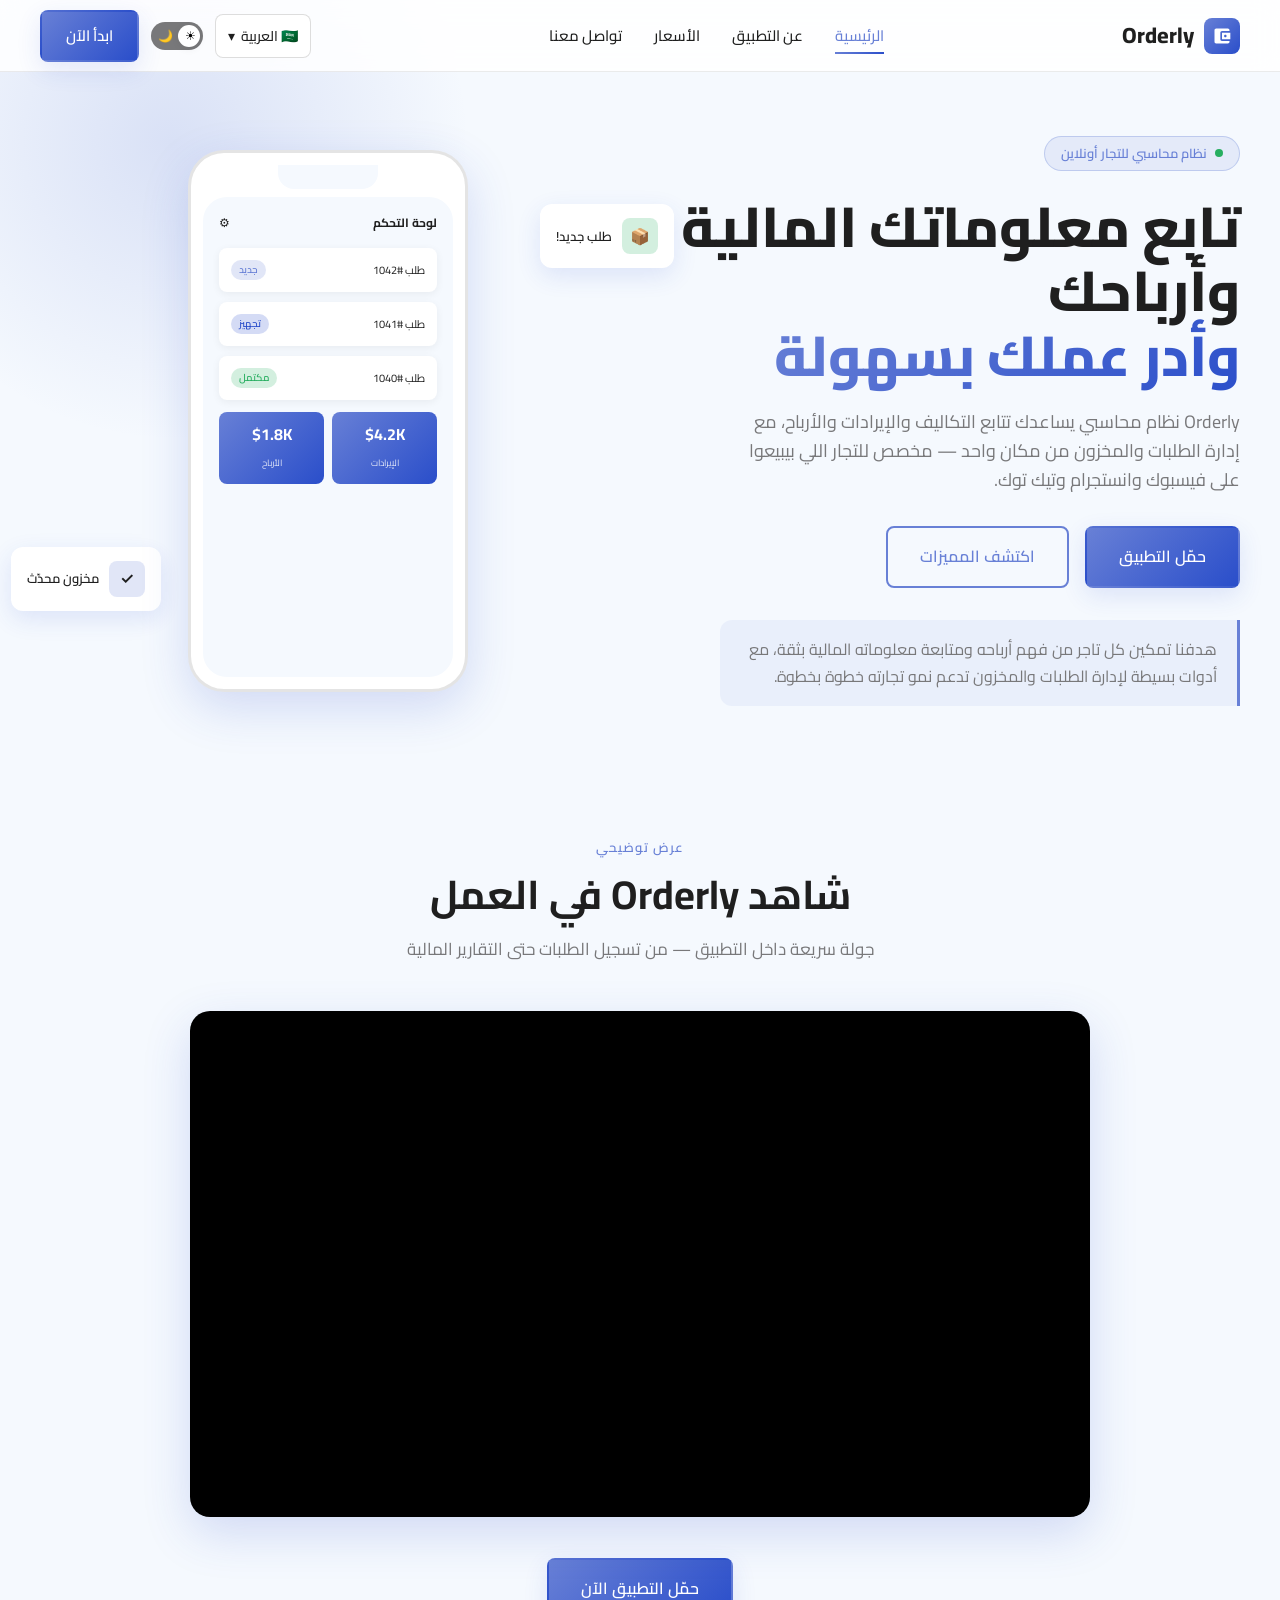
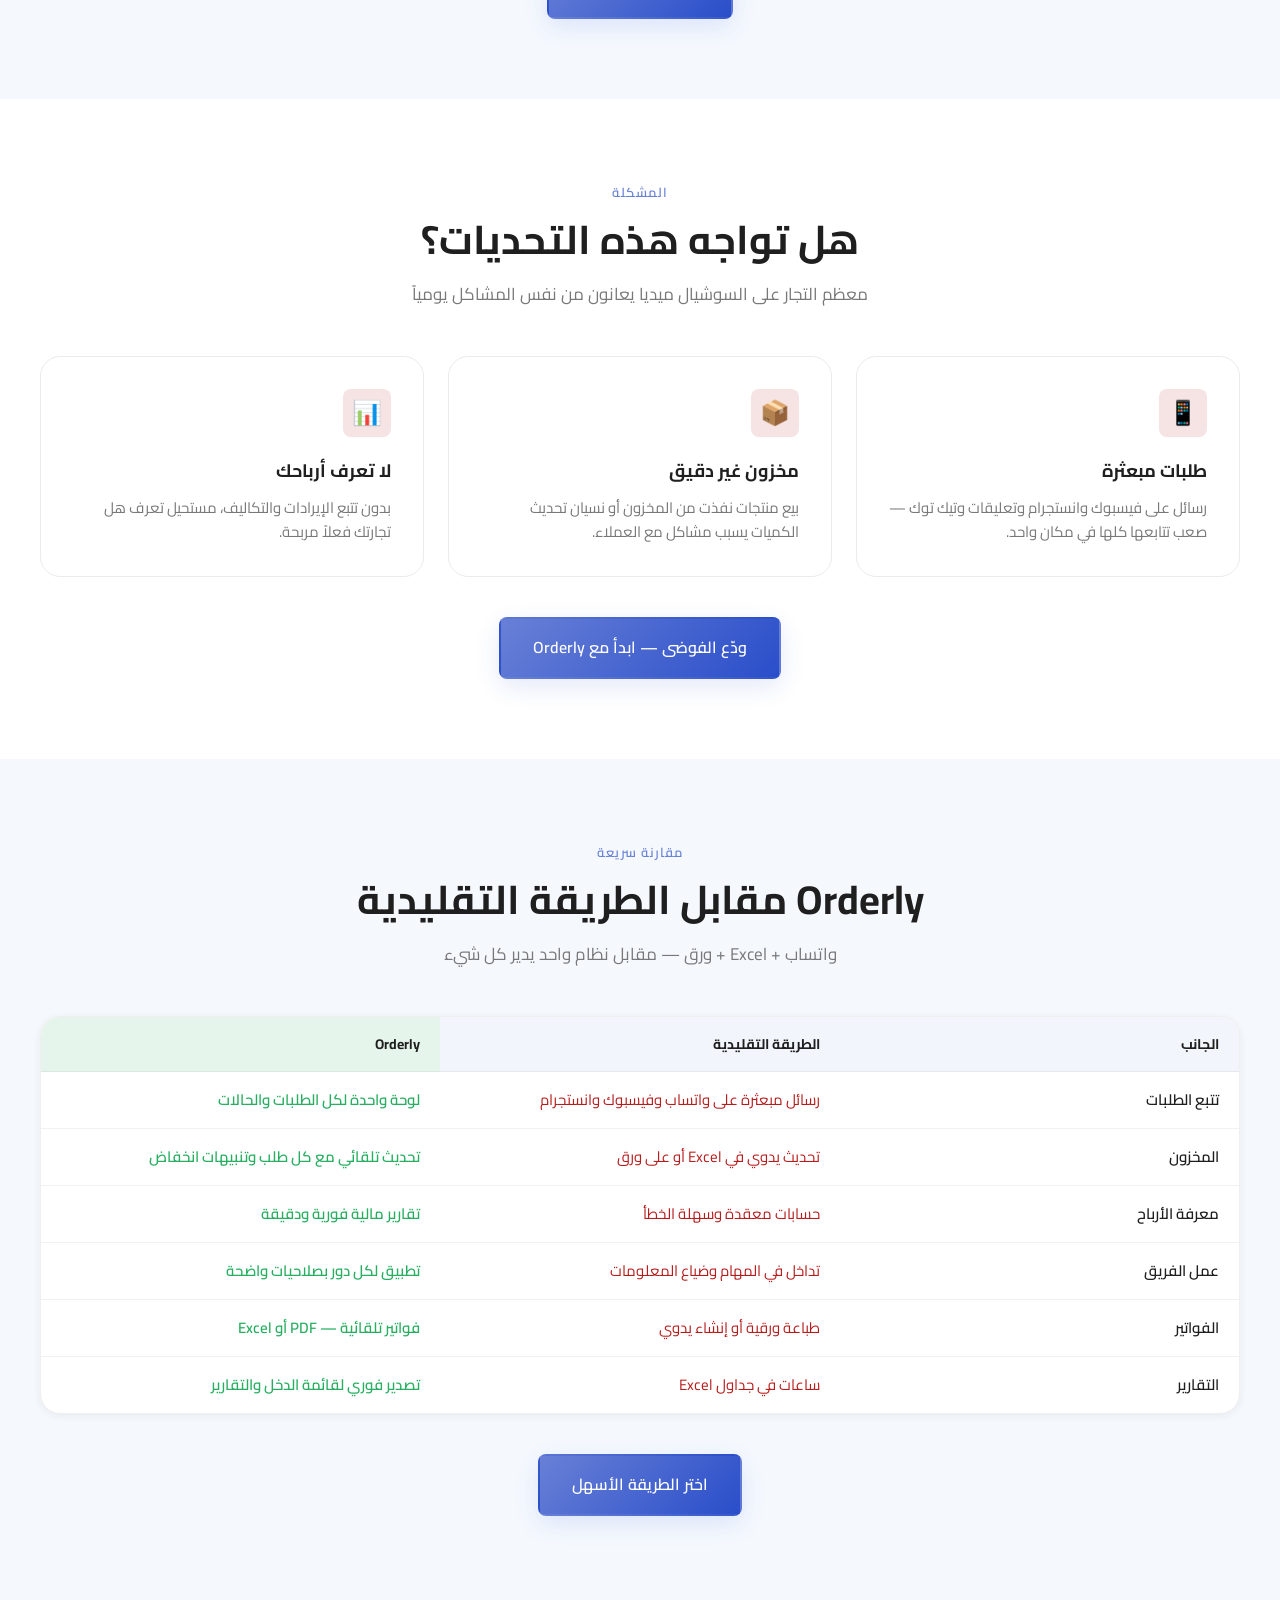
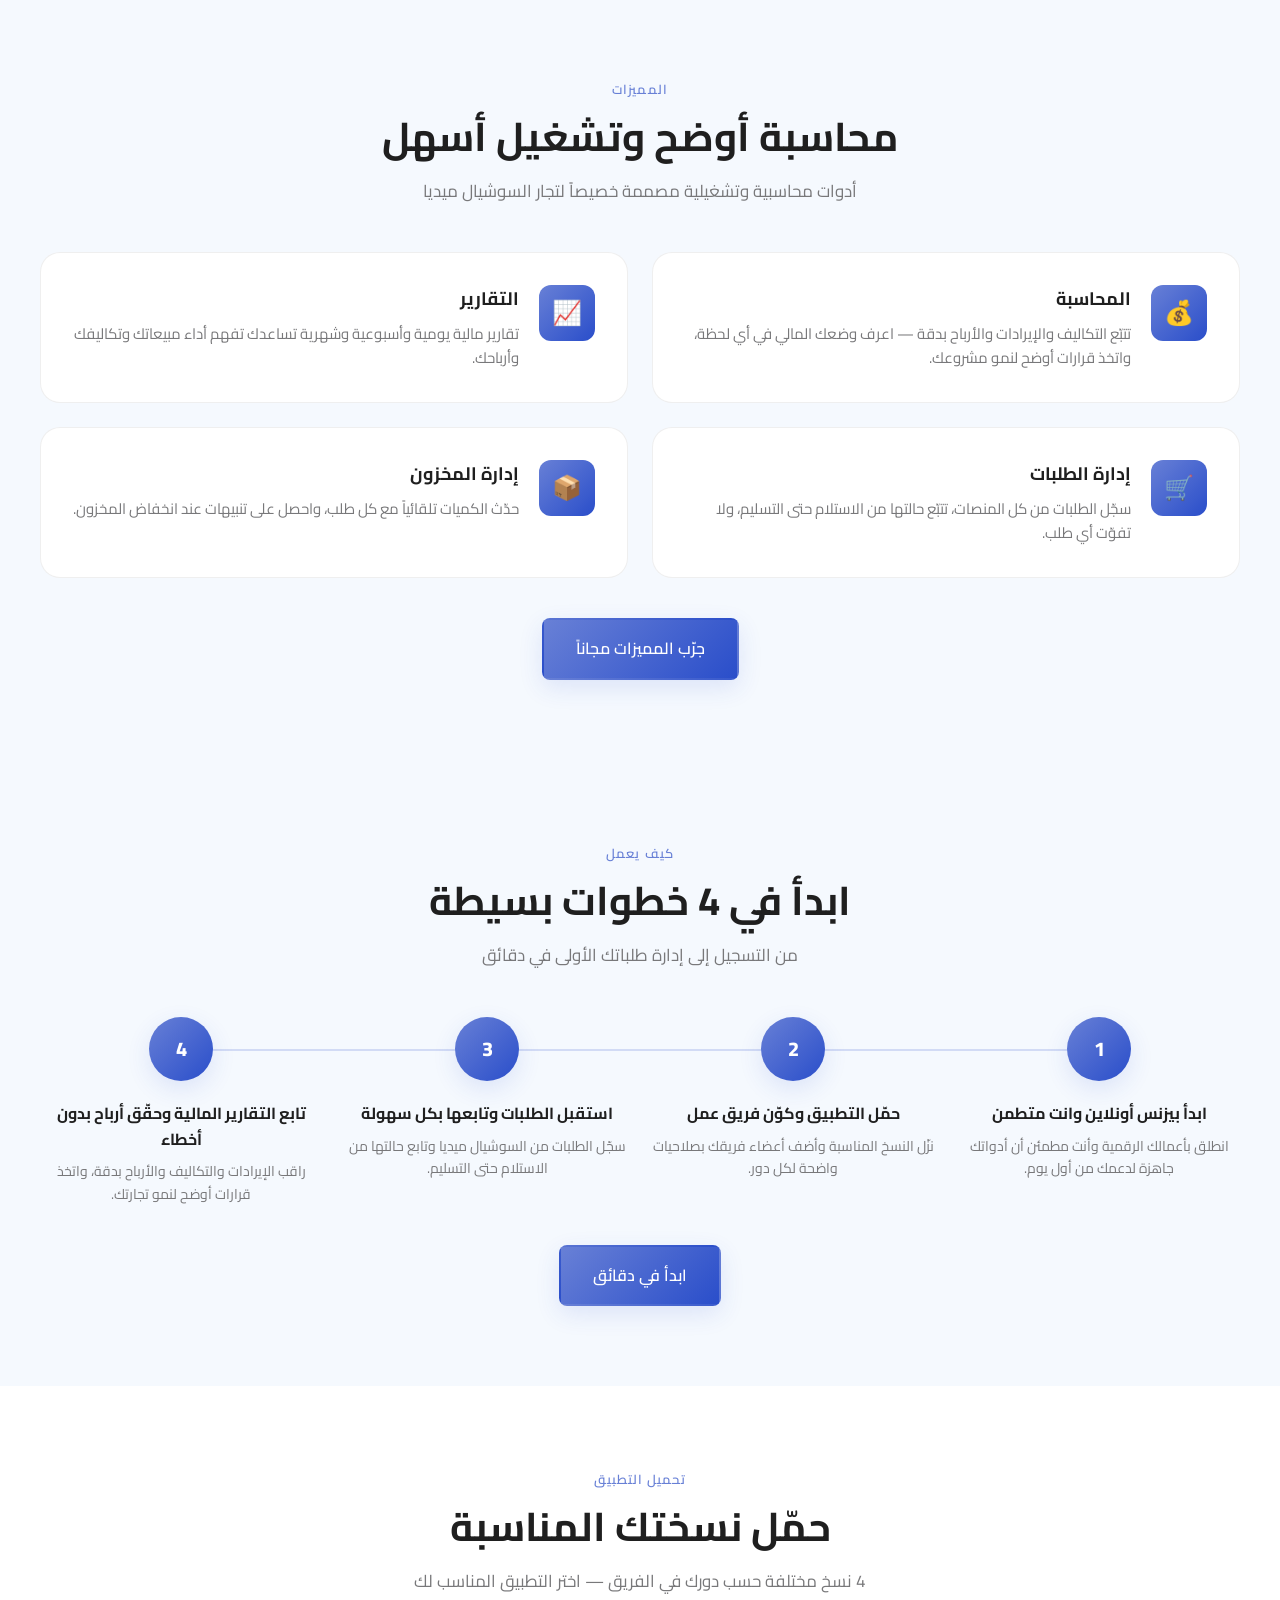
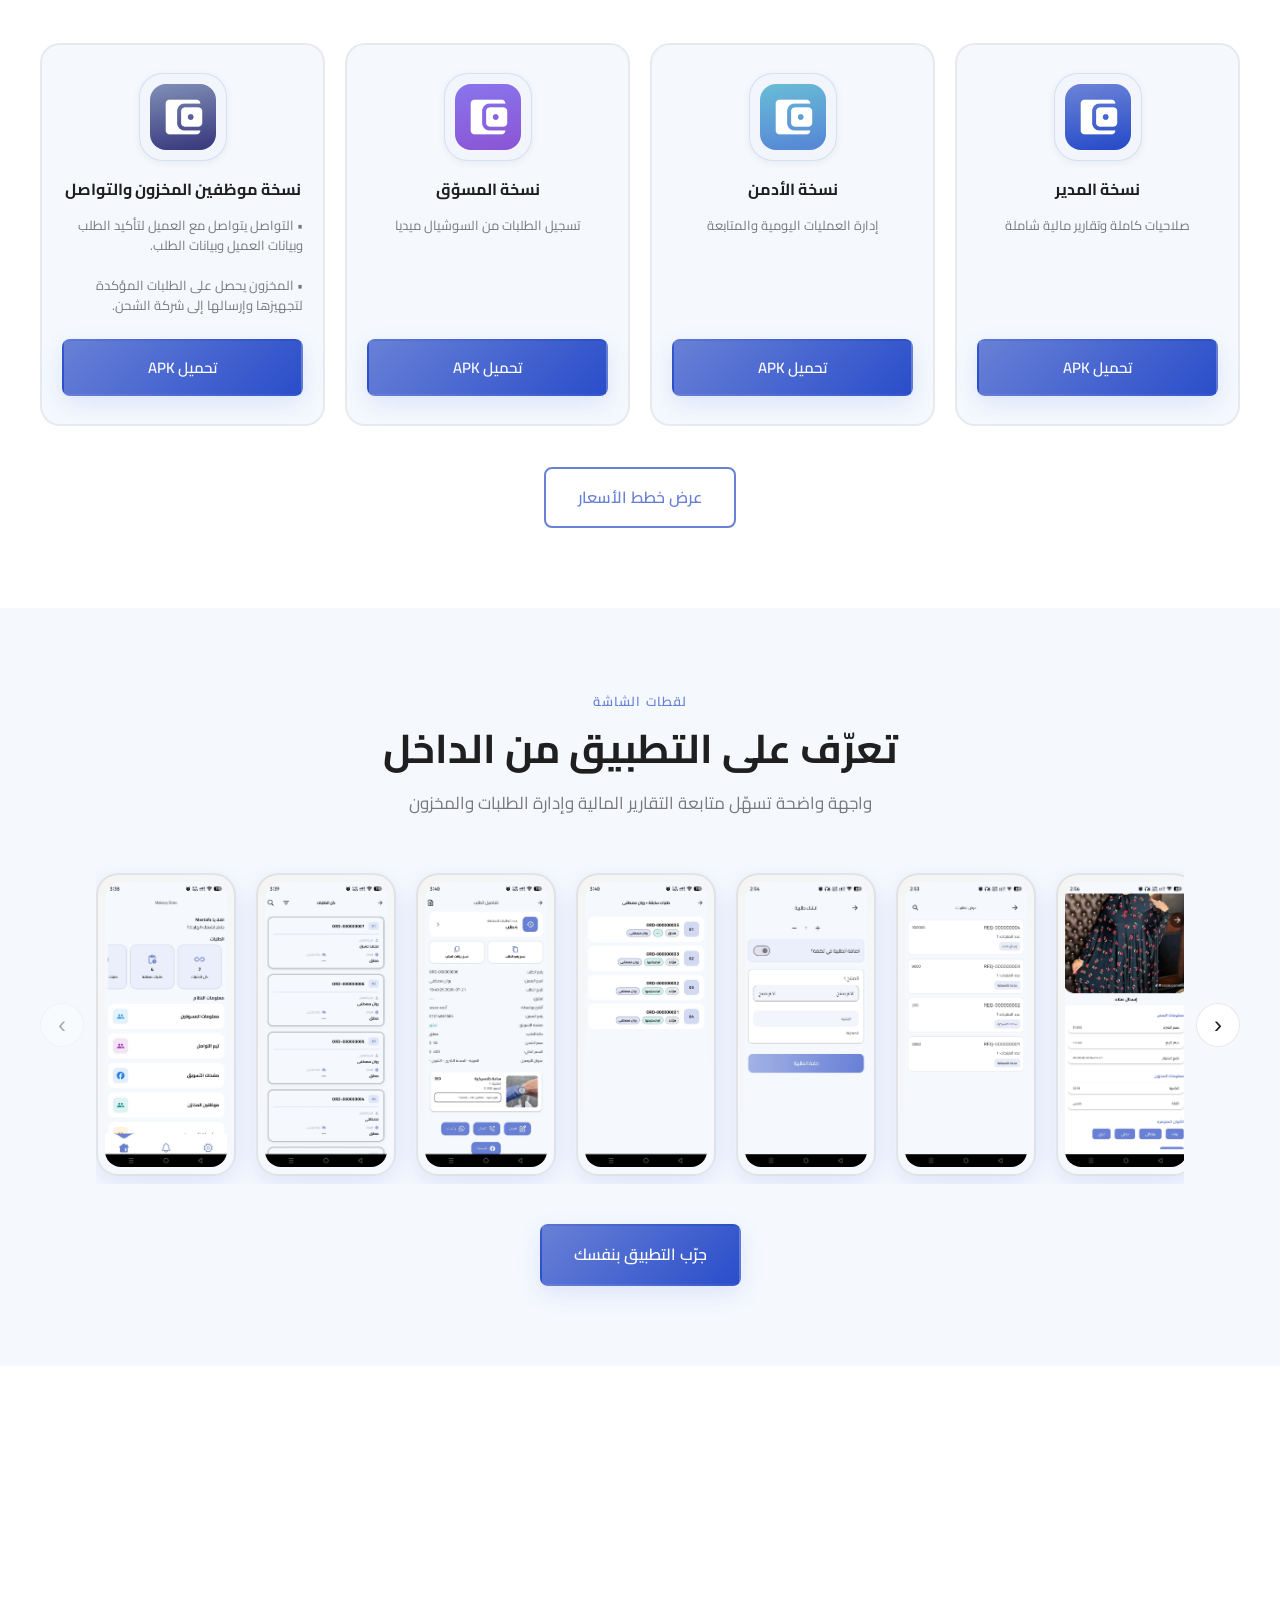
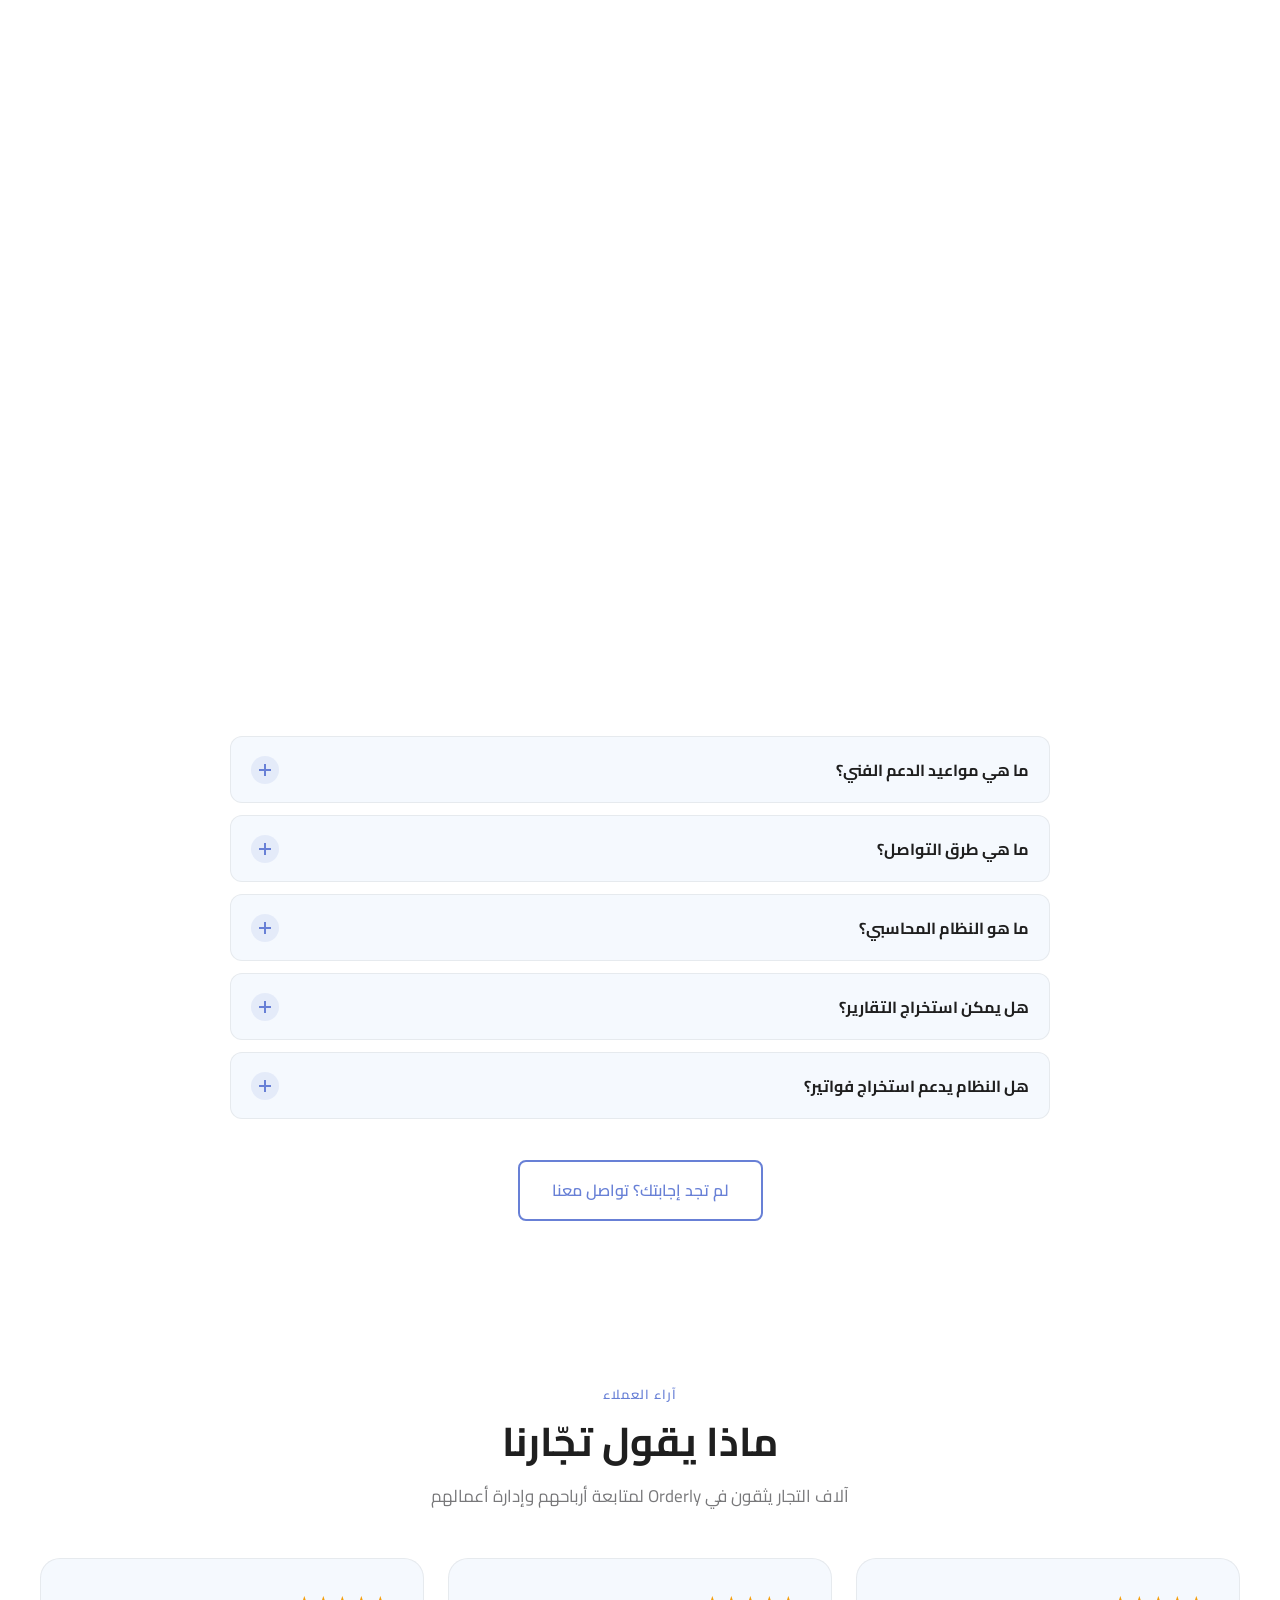
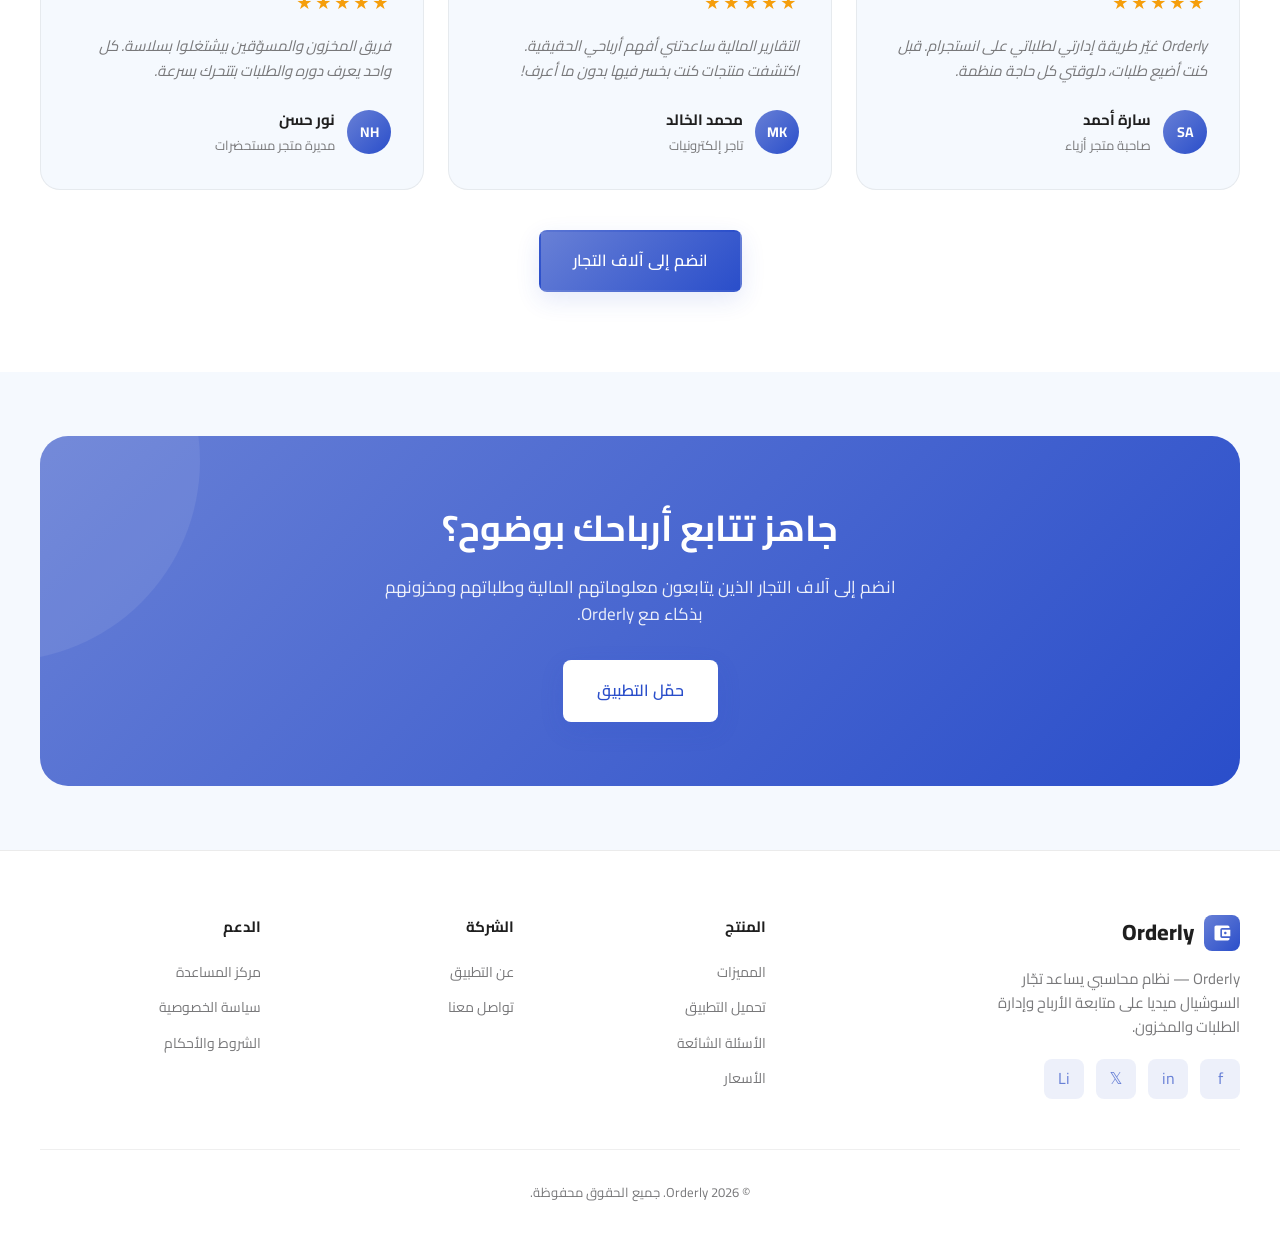
==== commit 819af63a: "تم إرجاع قسم الفيديو #demo مباشرة بعد Hero، ويعرض فيديو YouTube:" ====
--- a/index.html
+++ b/index.html
@@ -149,6 +149,30 @@
     </div>
   </section>
 
+  <!-- Demo Video -->
+  <section class="section demo-video" id="demo">
+    <div class="container">
+      <div class="section-header">
+        <span class="section-label" data-i18n="demo.label"></span>
+        <h2 class="section-title" data-i18n="demo.title"></h2>
+        <p class="section-desc" data-i18n="demo.desc"></p>
+      </div>
+      <div class="video-embed" dir="ltr">
+        <iframe
+          src="https://www.youtube-nocookie.com/embed/mE7AclWKlfw?rel=0"
+          title="Orderly Demo"
+          allow="accelerometer; autoplay; clipboard-write; encrypted-media; gyroscope; picture-in-picture; web-share"
+          allowfullscreen
+          loading="lazy"
+          referrerpolicy="strict-origin-when-cross-origin"
+        ></iframe>
+      </div>
+      <div class="section-cta">
+        <a href="#download" class="btn btn-primary btn-lg" data-i18n="sectionCta.demo"></a>
+      </div>
+    </div>
+  </section>
+
   <!-- Problem -->
   <section class="section problem">
     <div class="container">
--- a/css/style.css
+++ b/css/style.css
@@ -1974,12 +1974,47 @@
 
 /* ========== Section CTA ========== */
 .section-cta {
+  display: flex;
+  justify-content: center;
+  align-items: center;
+  width: 100%;
+  margin-top: 2.5rem;
   text-align: center;
-  margin-top: 2.5rem;
+}
+
+.section-cta .btn {
+  margin-inline: auto;
+}
+
+/* ========== Demo Video ========== */
+.demo-video {
+  padding-top: 3rem;
+}
+
+.video-embed {
+  position: relative;
+  width: min(100%, 900px);
+  margin: 0 auto;
+  aspect-ratio: 16 / 9;
+  border-radius: var(--radius-lg);
+  overflow: hidden;
+  box-shadow: var(--shadow-lg);
+  background: var(--color-black);
+}
+
+.video-embed iframe {
+  position: absolute;
+  inset: 0;
+  width: 100%;
+  height: 100%;
+  border: 0;
 }
 
 /* ========== Comparison Table ========== */
 .comparison-table-wrap {
+  width: 100%;
+  max-width: 100%;
+  box-sizing: border-box;
   overflow-x: auto;
   -webkit-overflow-scrolling: touch;
   border-radius: var(--radius-lg);
@@ -1990,6 +2025,8 @@
 
 .comparison-table {
   width: 100%;
+  min-width: 100%;
+  table-layout: fixed;
   border-collapse: collapse;
   font-size: 0.9375rem;
 }
@@ -2000,6 +2037,7 @@
   text-align: start;
   border-bottom: 1px solid color-mix(in srgb, var(--color-on-surface) 10%, transparent);
   vertical-align: top;
+  word-break: break-word;
 }
 
 .comparison-table thead th {
@@ -2420,6 +2458,10 @@
   .shot-lightbox { gap: 0.5rem; padding: 3.5rem 0.5rem 1.5rem; }
   .shot-lightbox-arrow { width: 40px; height: 40px; font-size: 1.4rem; }
   .shot-lightbox-stage { max-width: 88vw; }
+  .comparison-table {
+    table-layout: auto;
+    min-width: 560px;
+  }
   .comparison-table th,
   .comparison-table td { padding: 0.75rem 0.625rem; font-size: 0.8125rem; }
   .section-cta .btn-lg { width: 100%; max-width: 320px; }
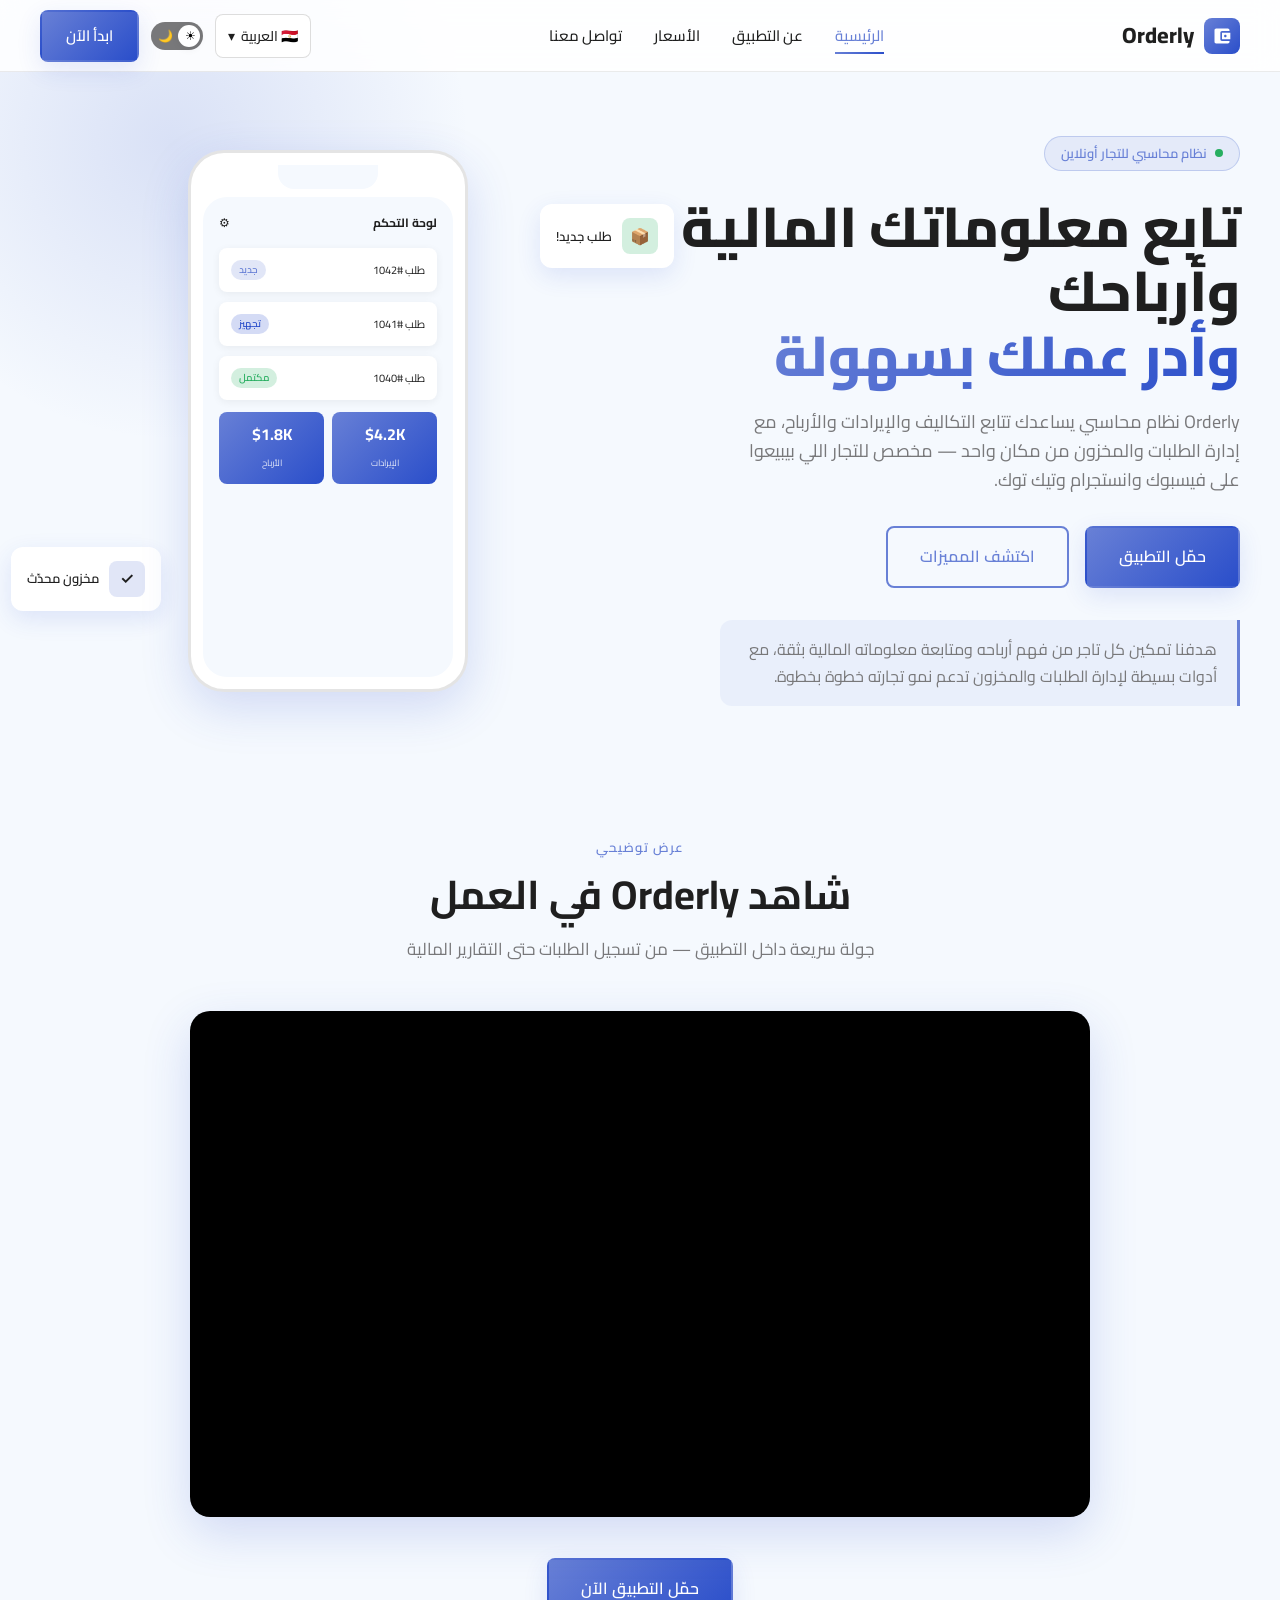
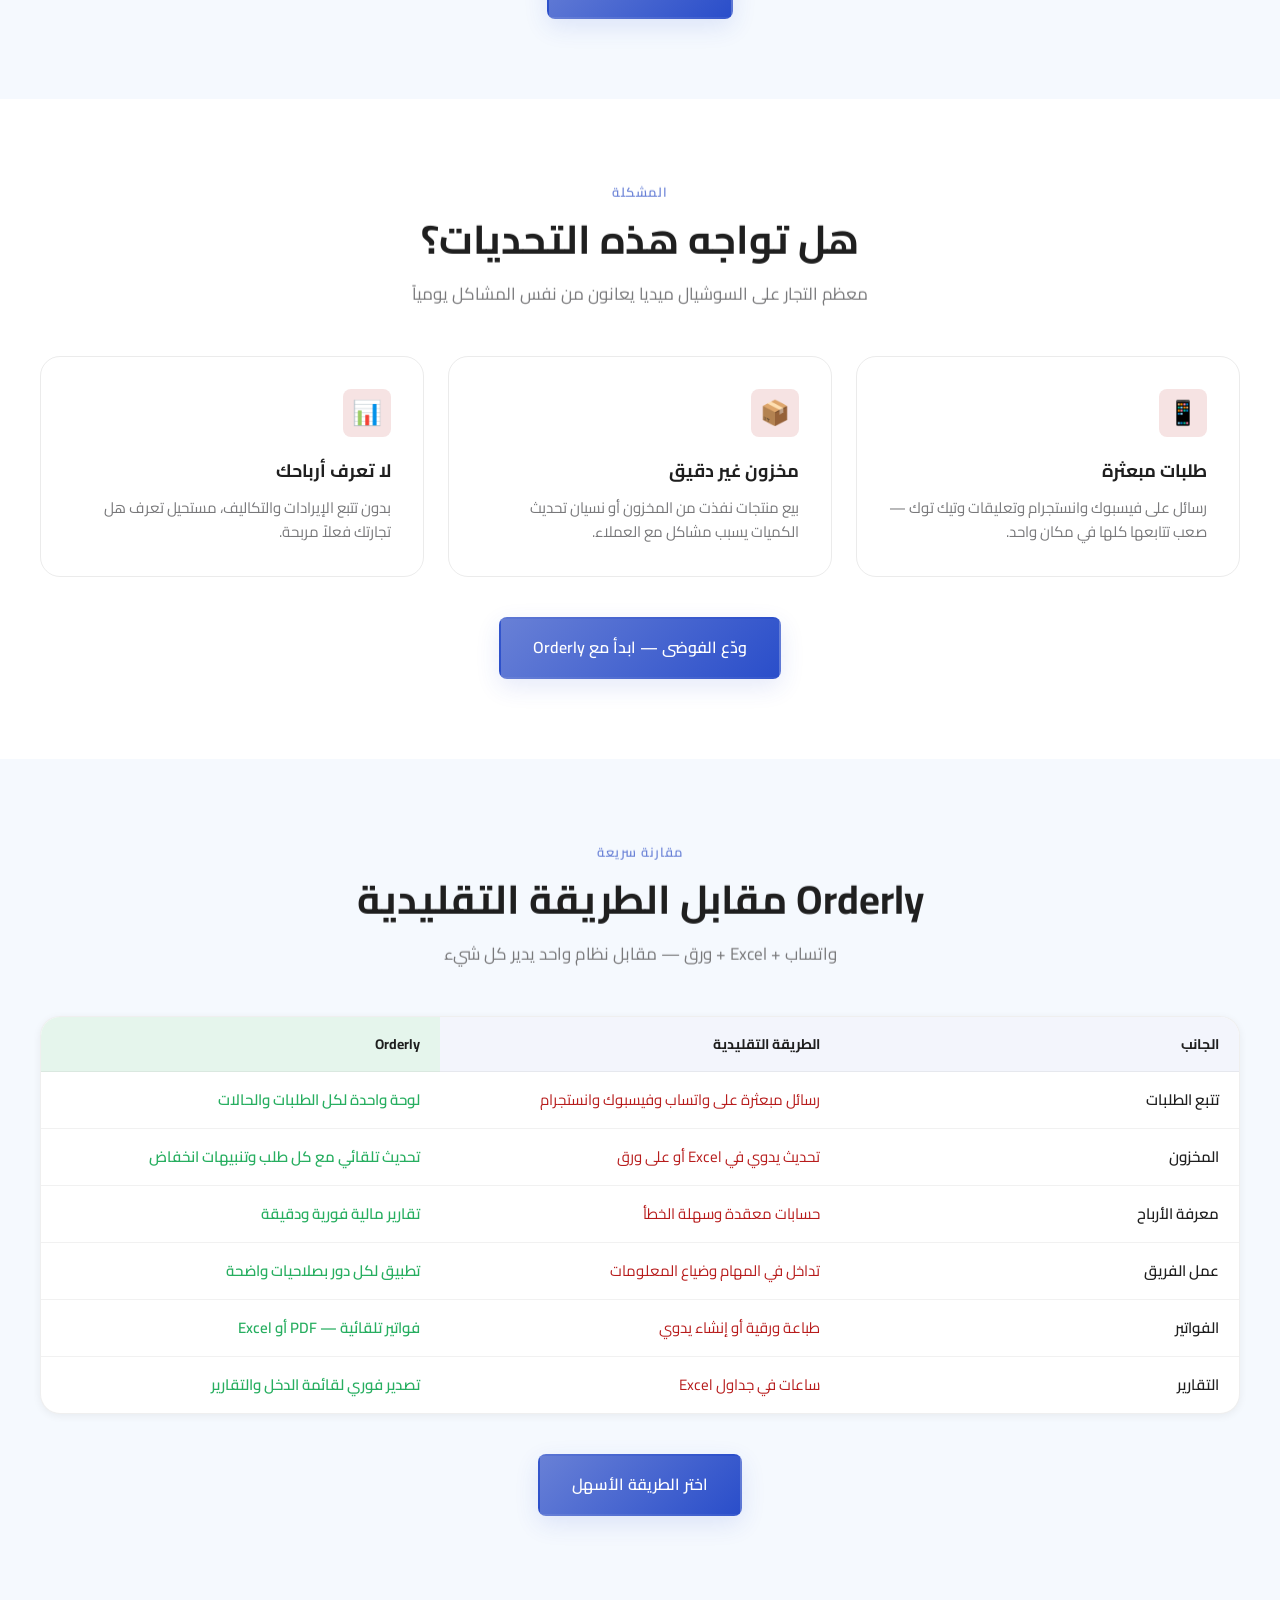
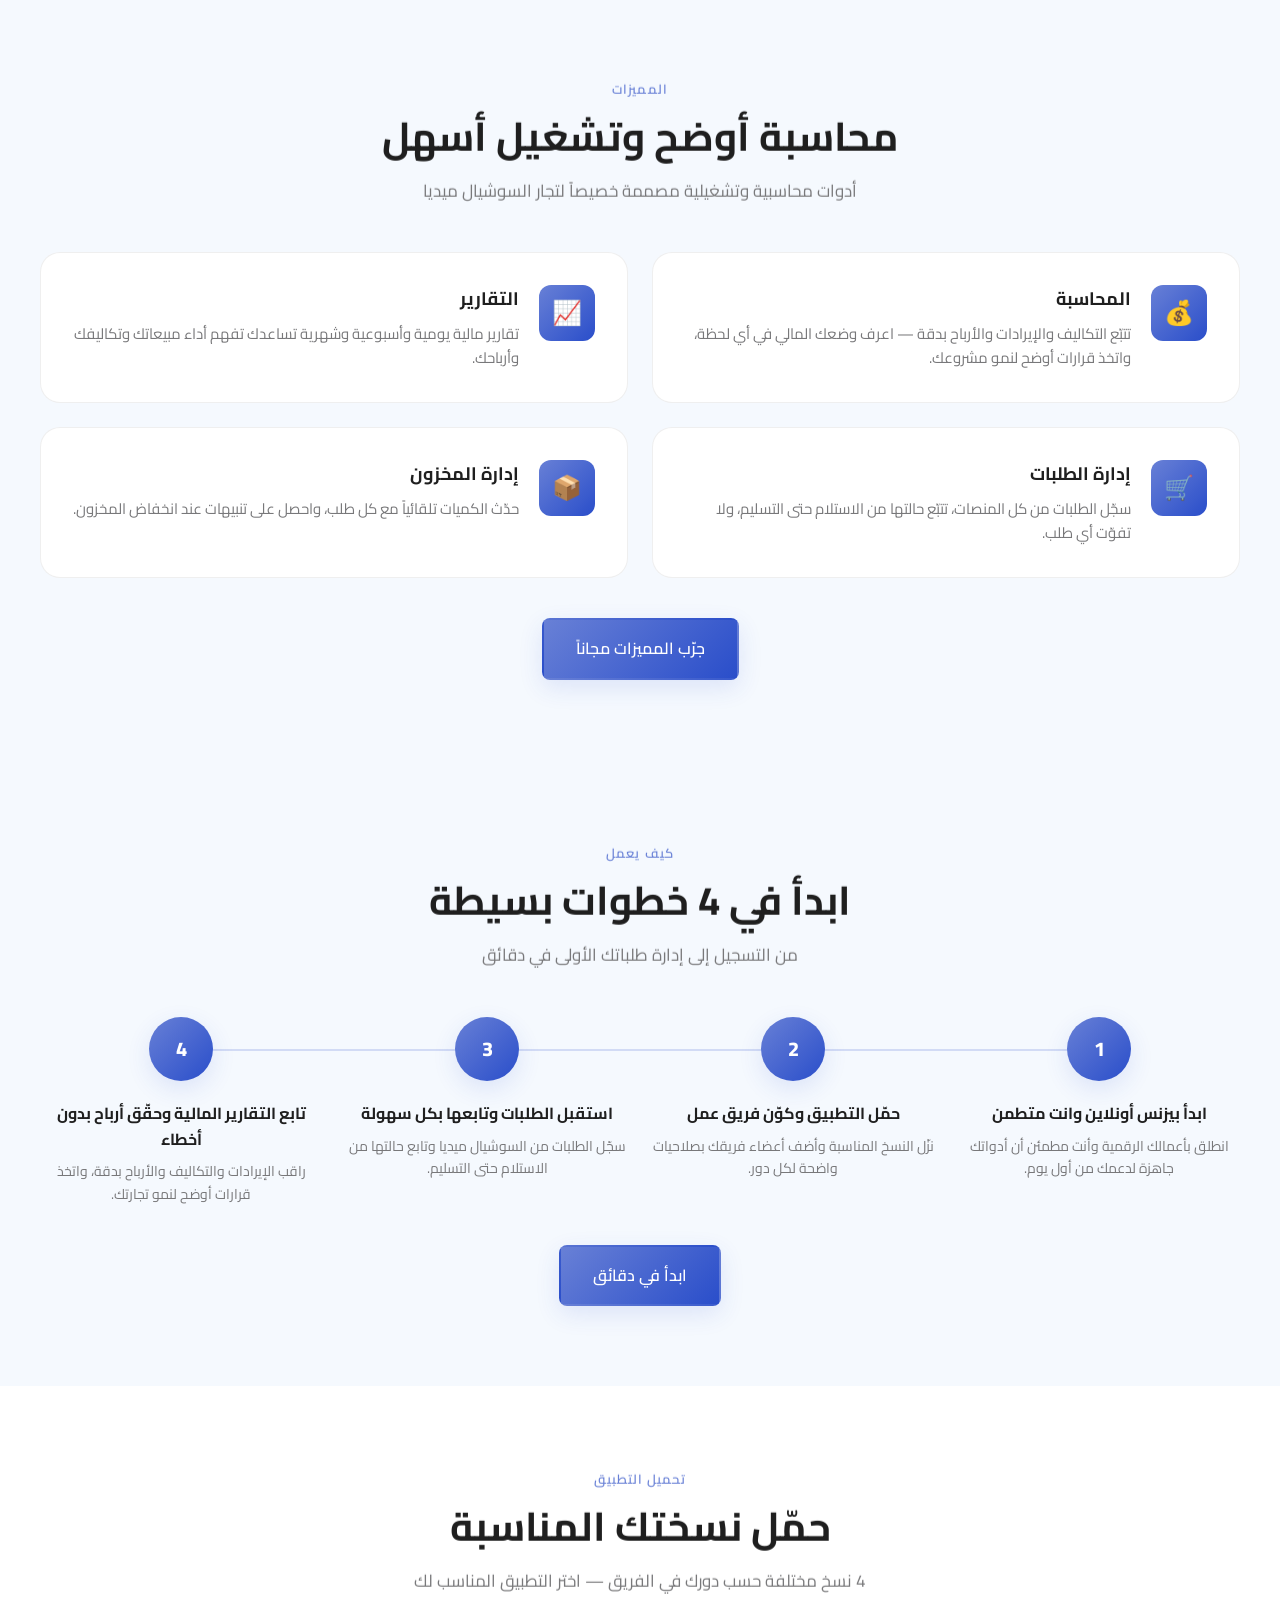
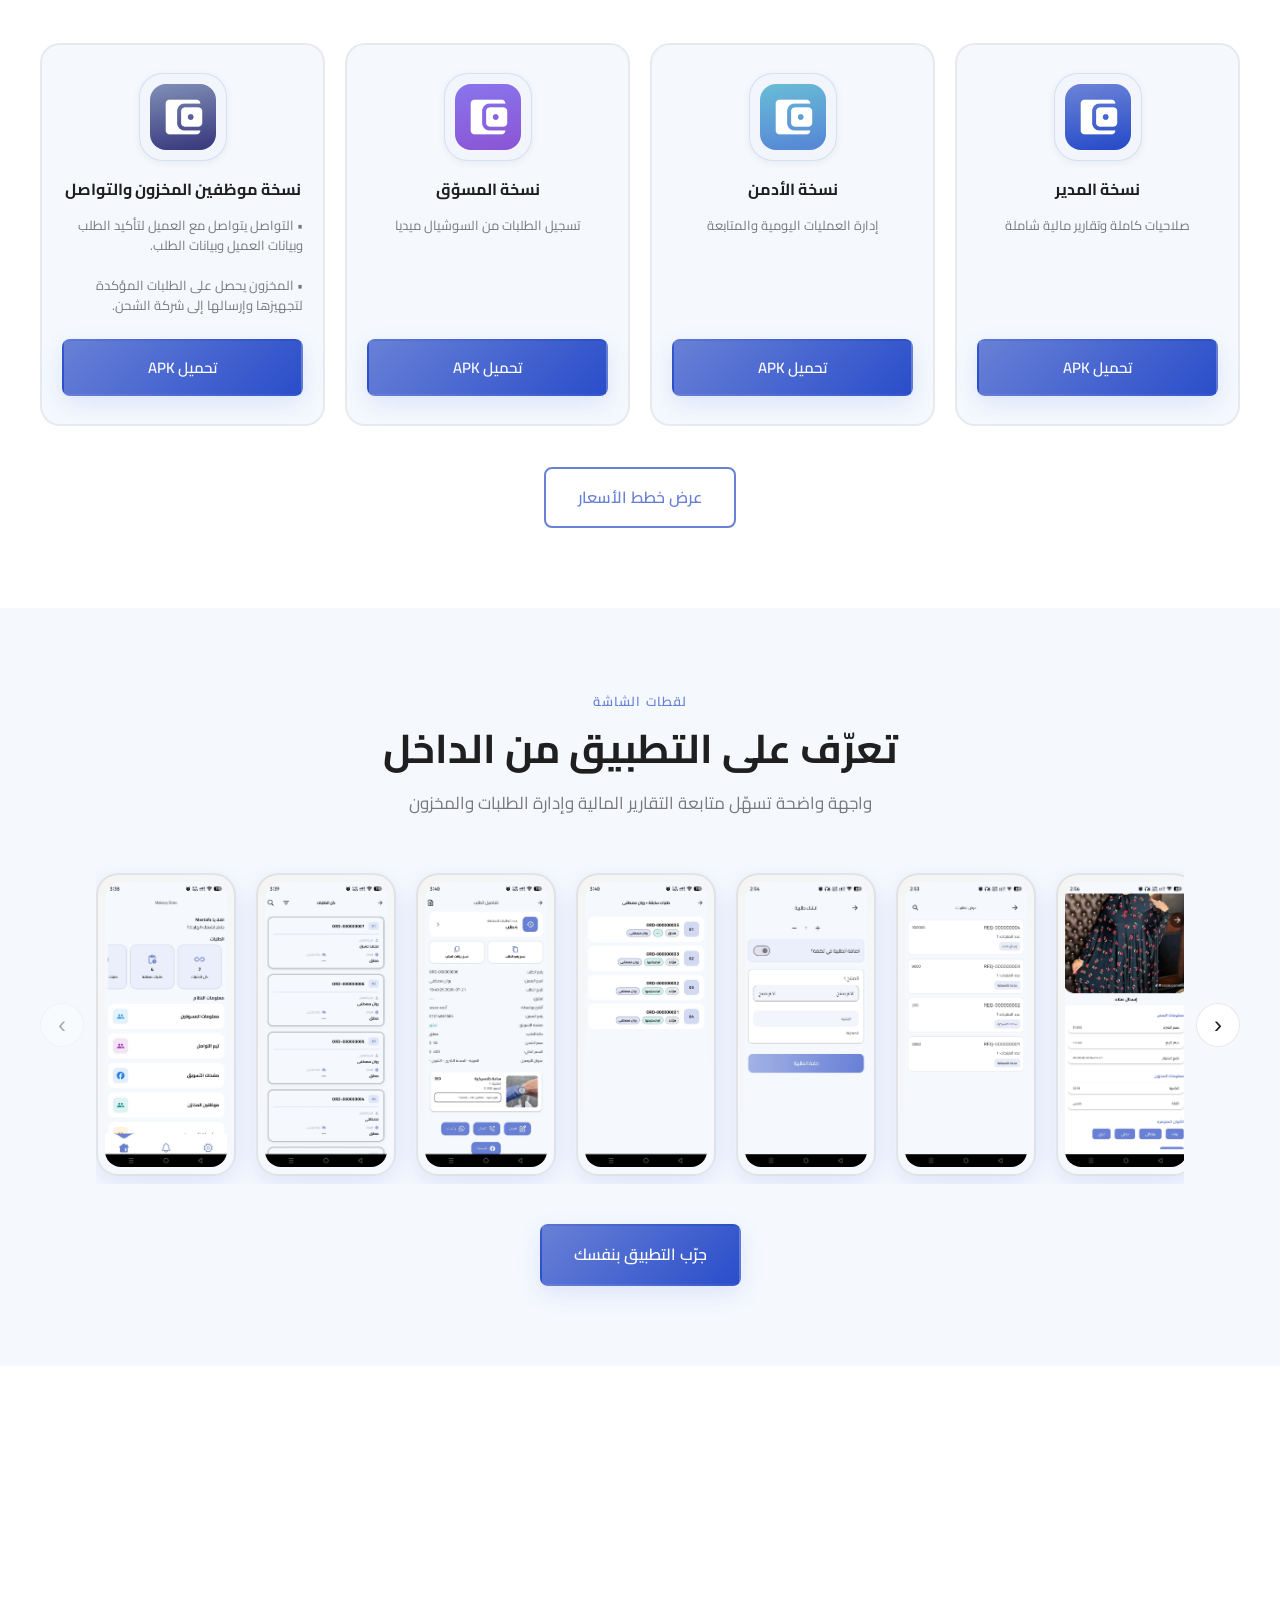
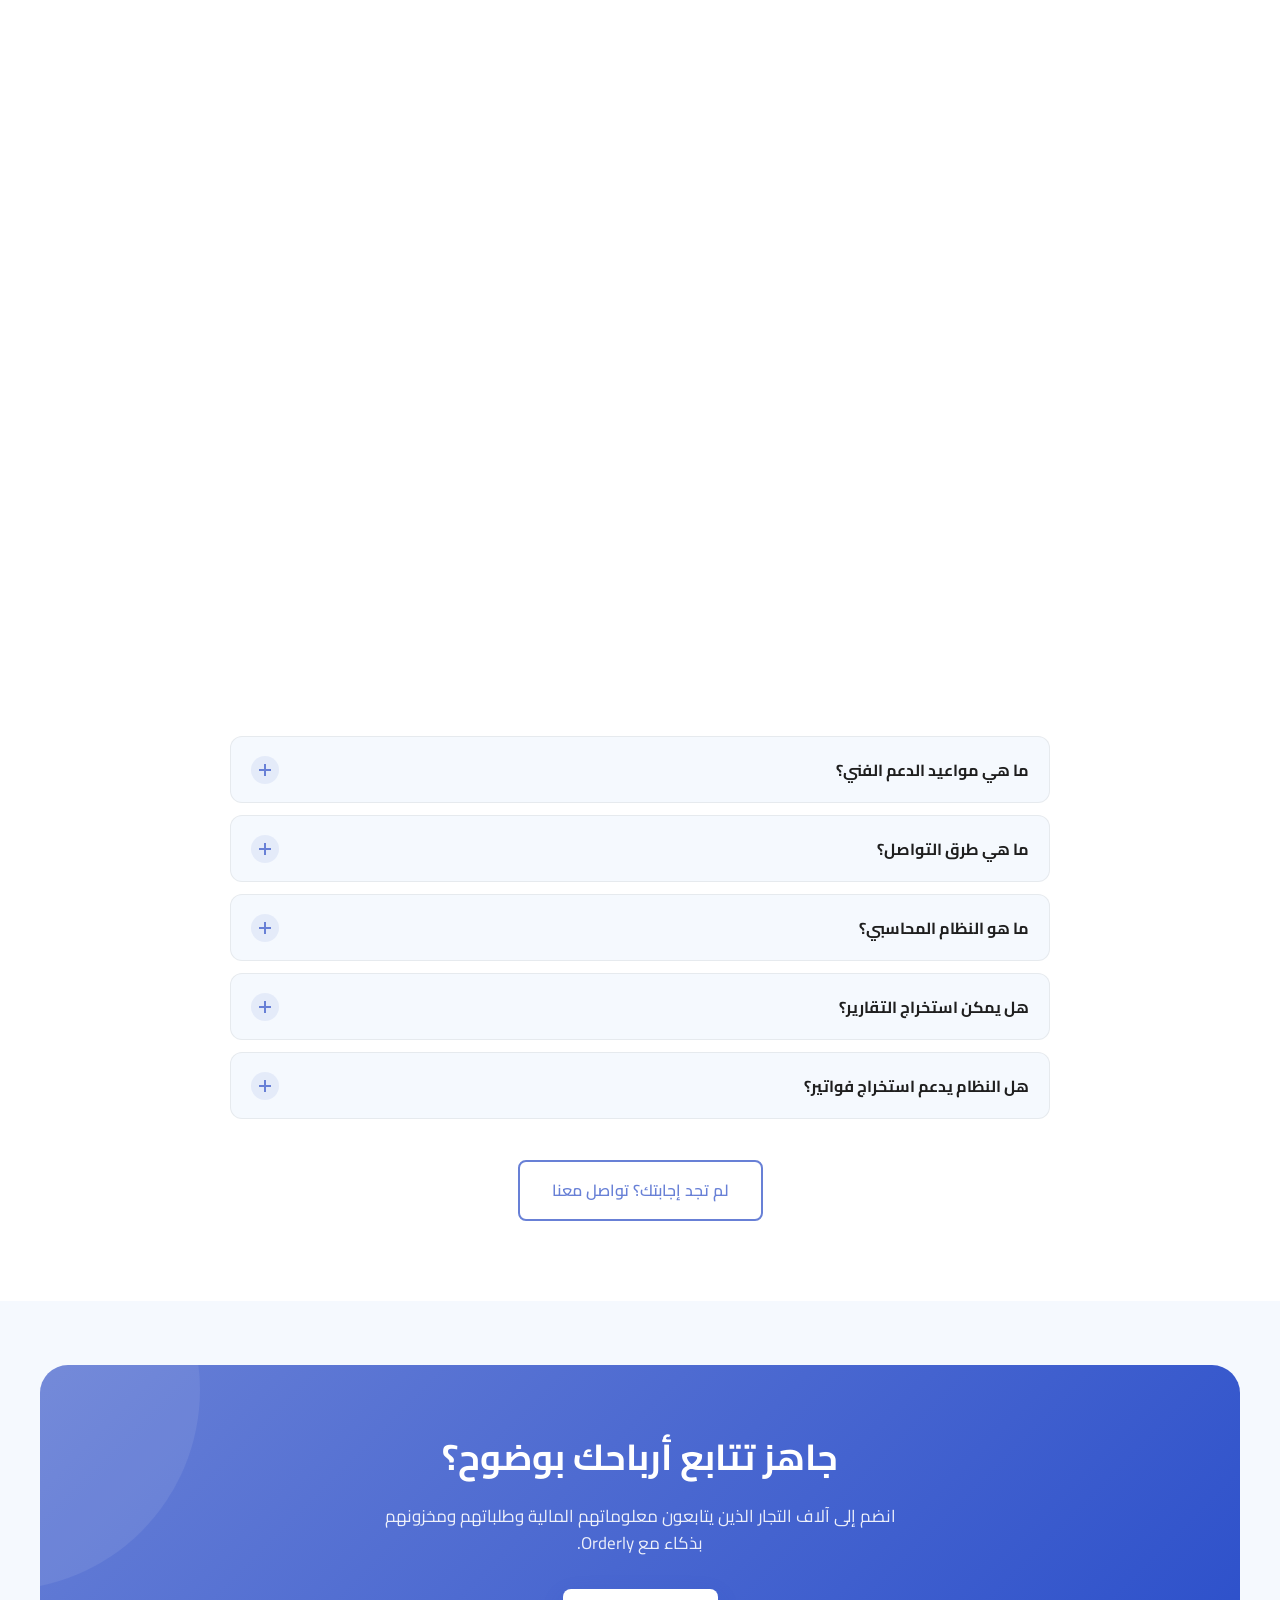
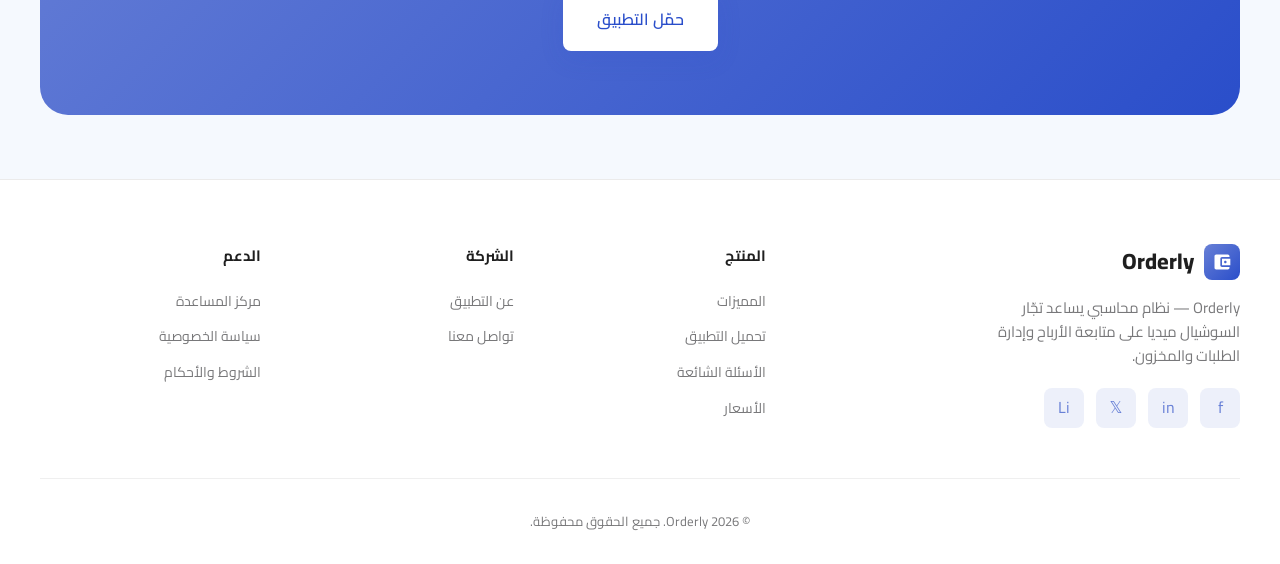
==== commit ac04fe77: "علم مصر 🇪🇬 بدل السعودية جنب اللغة العربية في كل الصفحات. شيلت قسم آراء العملاء بالكامل من الصفحة الر" ====
--- a/index.html
+++ b/index.html
@@ -1,4 +1,4 @@
-<!DOCTYPE html>
+﻿<!DOCTYPE html>
 <html lang="ar" dir="rtl">
 <head>
   <meta charset="UTF-8">
@@ -62,7 +62,7 @@
       <div class="nav-actions">
         <div class="lang-switcher">
           <button class="lang-btn" type="button" data-i18n-aria="common.langSwitcher">
-            <span class="lang-btn-label">🇸🇦 العربية</span>
+            <span class="lang-btn-label">🇪🇬 العربية</span>
             <span>▾</span>
           </button>
           <div class="lang-dropdown"></div>
@@ -159,7 +159,7 @@
       </div>
       <div class="video-embed" dir="ltr">
         <iframe
-          src="https://www.youtube-nocookie.com/embed/mE7AclWKlfw?rel=0"
+          src="https://www.youtube-nocookie.com/embed/mNavoLlEUxM?rel=0"
           title="Orderly Demo"
           allow="accelerometer; autoplay; clipboard-write; encrypted-media; gyroscope; picture-in-picture; web-share"
           allowfullscreen
@@ -553,55 +553,6 @@
     </div>
   </section>
 
-  <!-- Testimonials -->
-  <section class="section testimonials">
-    <div class="container">
-      <div class="section-header">
-        <span class="section-label" data-i18n="testimonials.label"></span>
-        <h2 class="section-title" data-i18n="testimonials.title"></h2>
-        <p class="section-desc" data-i18n="testimonials.desc"></p>
-      </div>
-      <div class="testimonials-grid">
-        <div class="testimonial-card">
-          <div class="testimonial-stars">★★★★★</div>
-          <p class="testimonial-text" data-i18n="testimonials.t1Text"></p>
-          <div class="testimonial-author">
-            <div class="author-avatar">SA</div>
-            <div class="author-info">
-              <strong data-i18n="testimonials.t1Name"></strong>
-              <span data-i18n="testimonials.t1Role"></span>
-            </div>
-          </div>
-        </div>
-        <div class="testimonial-card">
-          <div class="testimonial-stars">★★★★★</div>
-          <p class="testimonial-text" data-i18n="testimonials.t2Text"></p>
-          <div class="testimonial-author">
-            <div class="author-avatar">MK</div>
-            <div class="author-info">
-              <strong data-i18n="testimonials.t2Name"></strong>
-              <span data-i18n="testimonials.t2Role"></span>
-            </div>
-          </div>
-        </div>
-        <div class="testimonial-card">
-          <div class="testimonial-stars">★★★★★</div>
-          <p class="testimonial-text" data-i18n="testimonials.t3Text"></p>
-          <div class="testimonial-author">
-            <div class="author-avatar">NH</div>
-            <div class="author-info">
-              <strong data-i18n="testimonials.t3Name"></strong>
-              <span data-i18n="testimonials.t3Role"></span>
-            </div>
-          </div>
-        </div>
-      </div>
-      <div class="section-cta">
-        <a href="#download" class="btn btn-primary btn-lg" data-i18n="sectionCta.testimonials"></a>
-      </div>
-    </div>
-  </section>
-
   <!-- CTA -->
   <section class="cta-banner">
     <div class="container">
